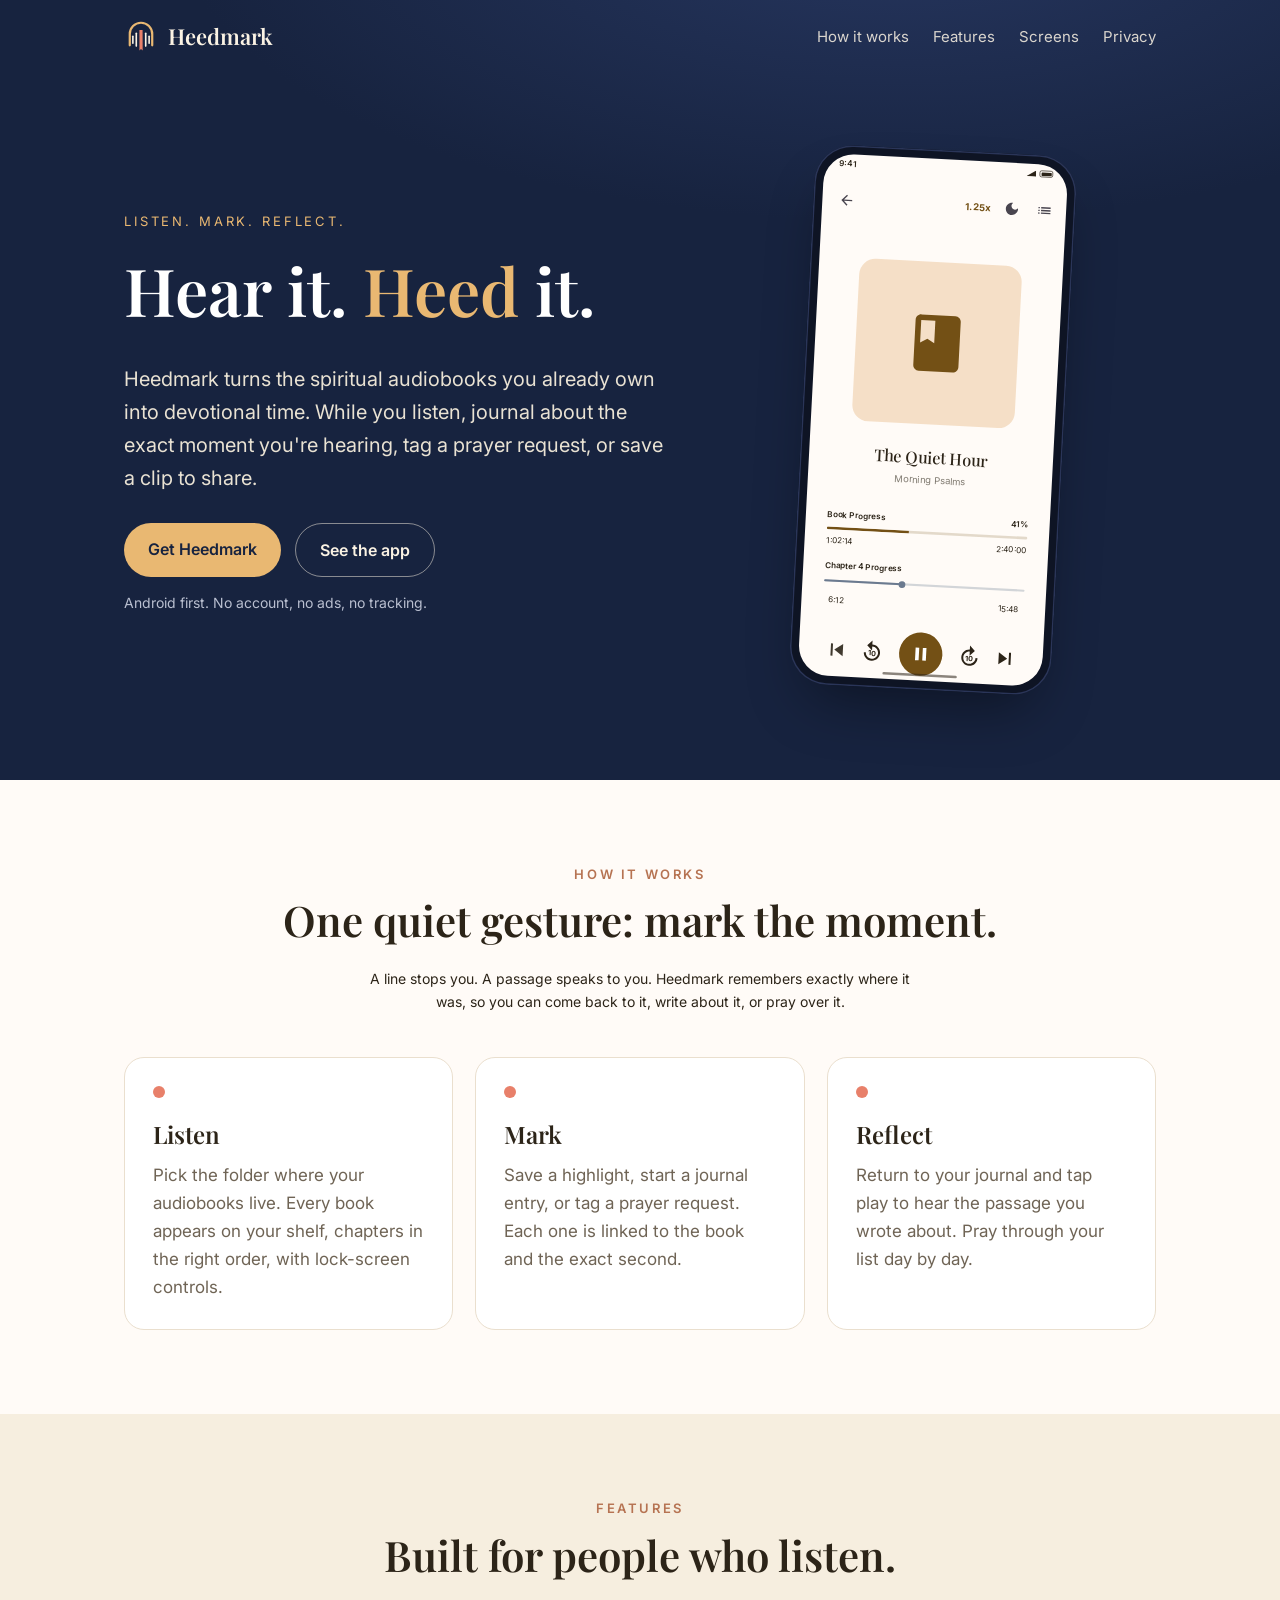
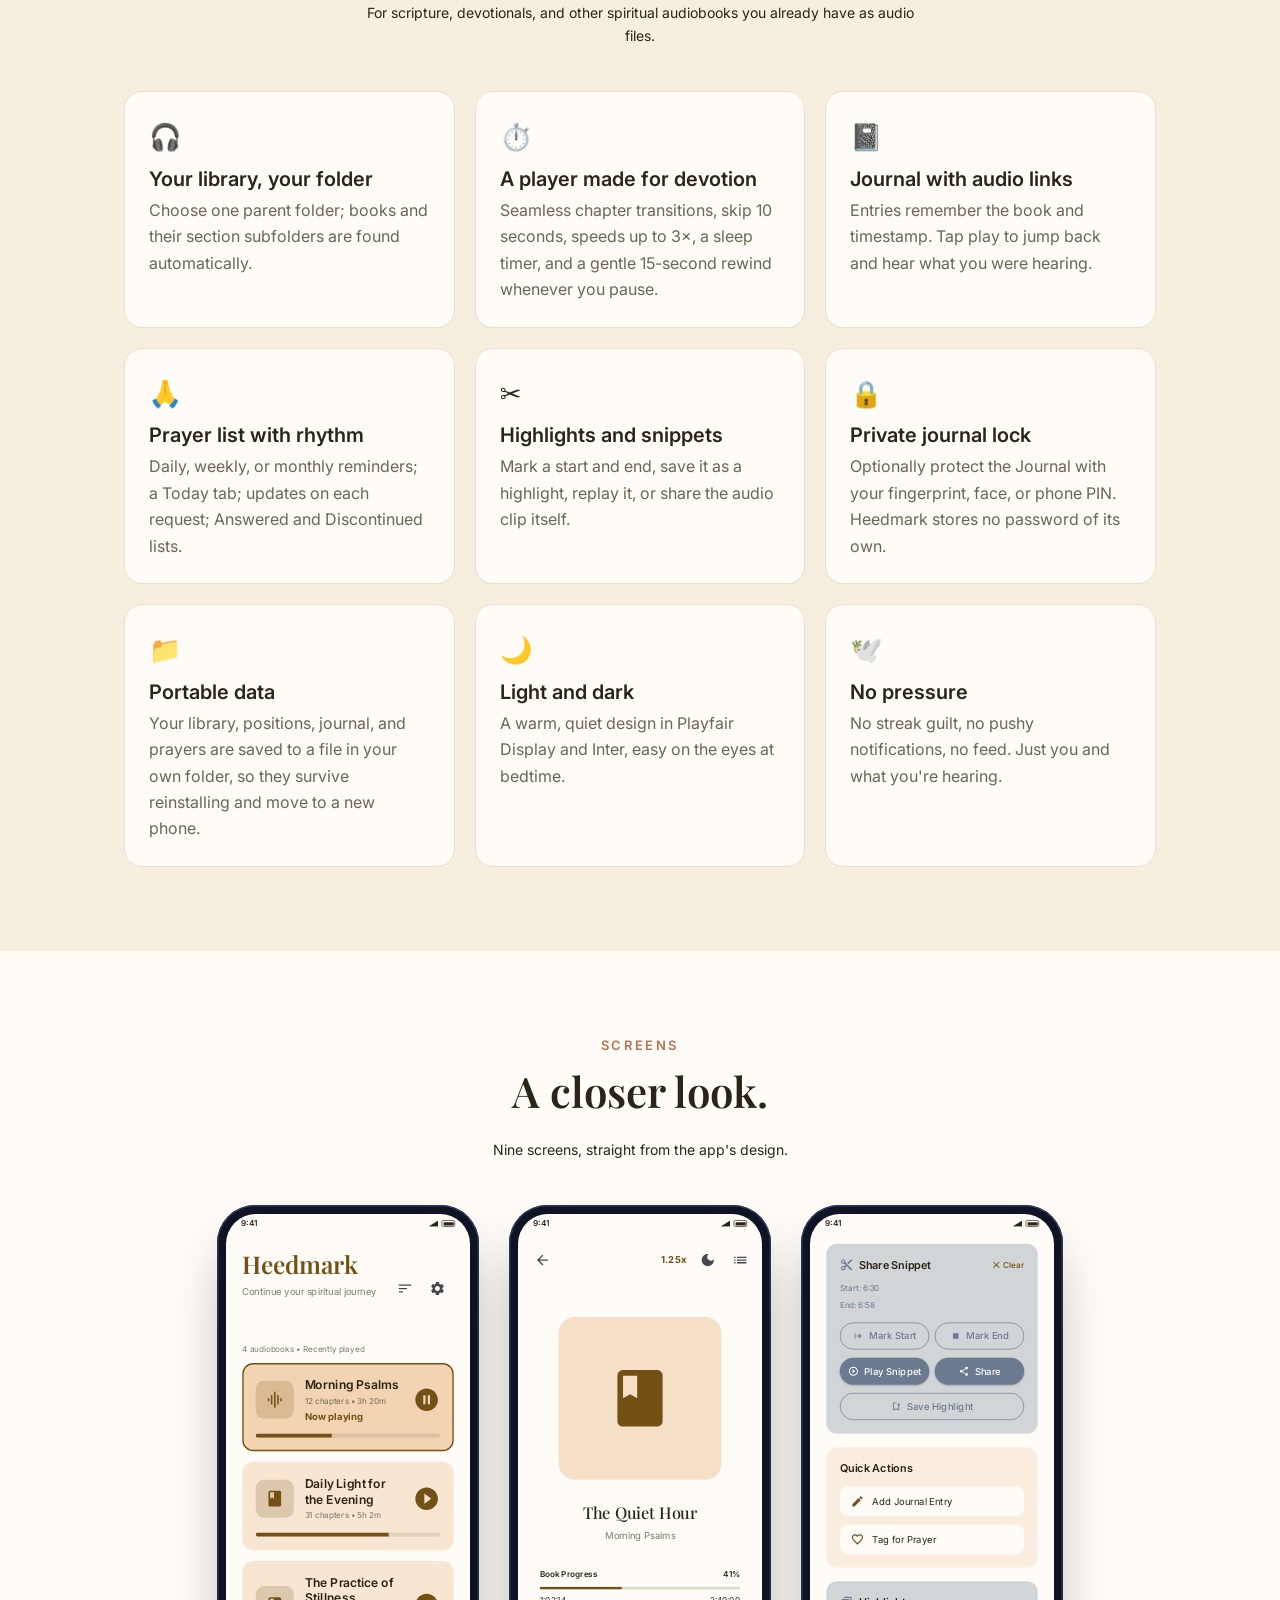
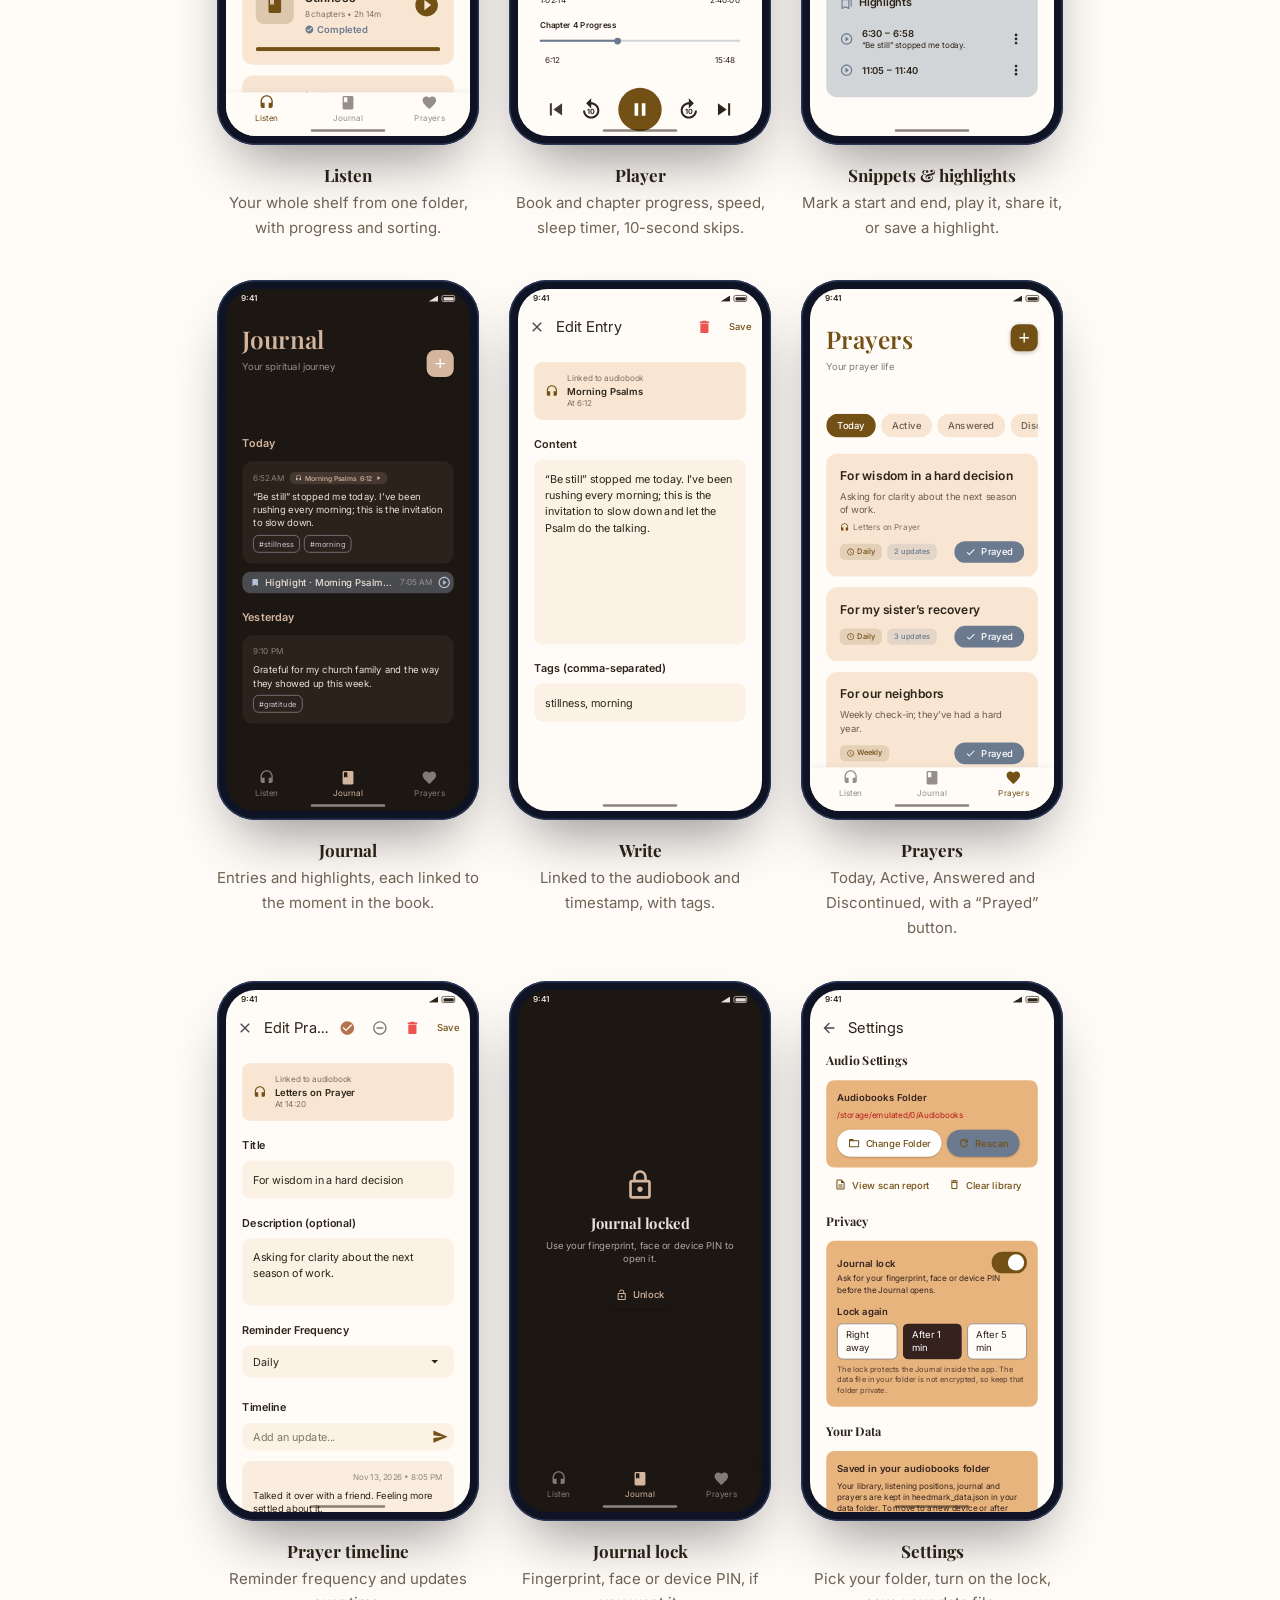
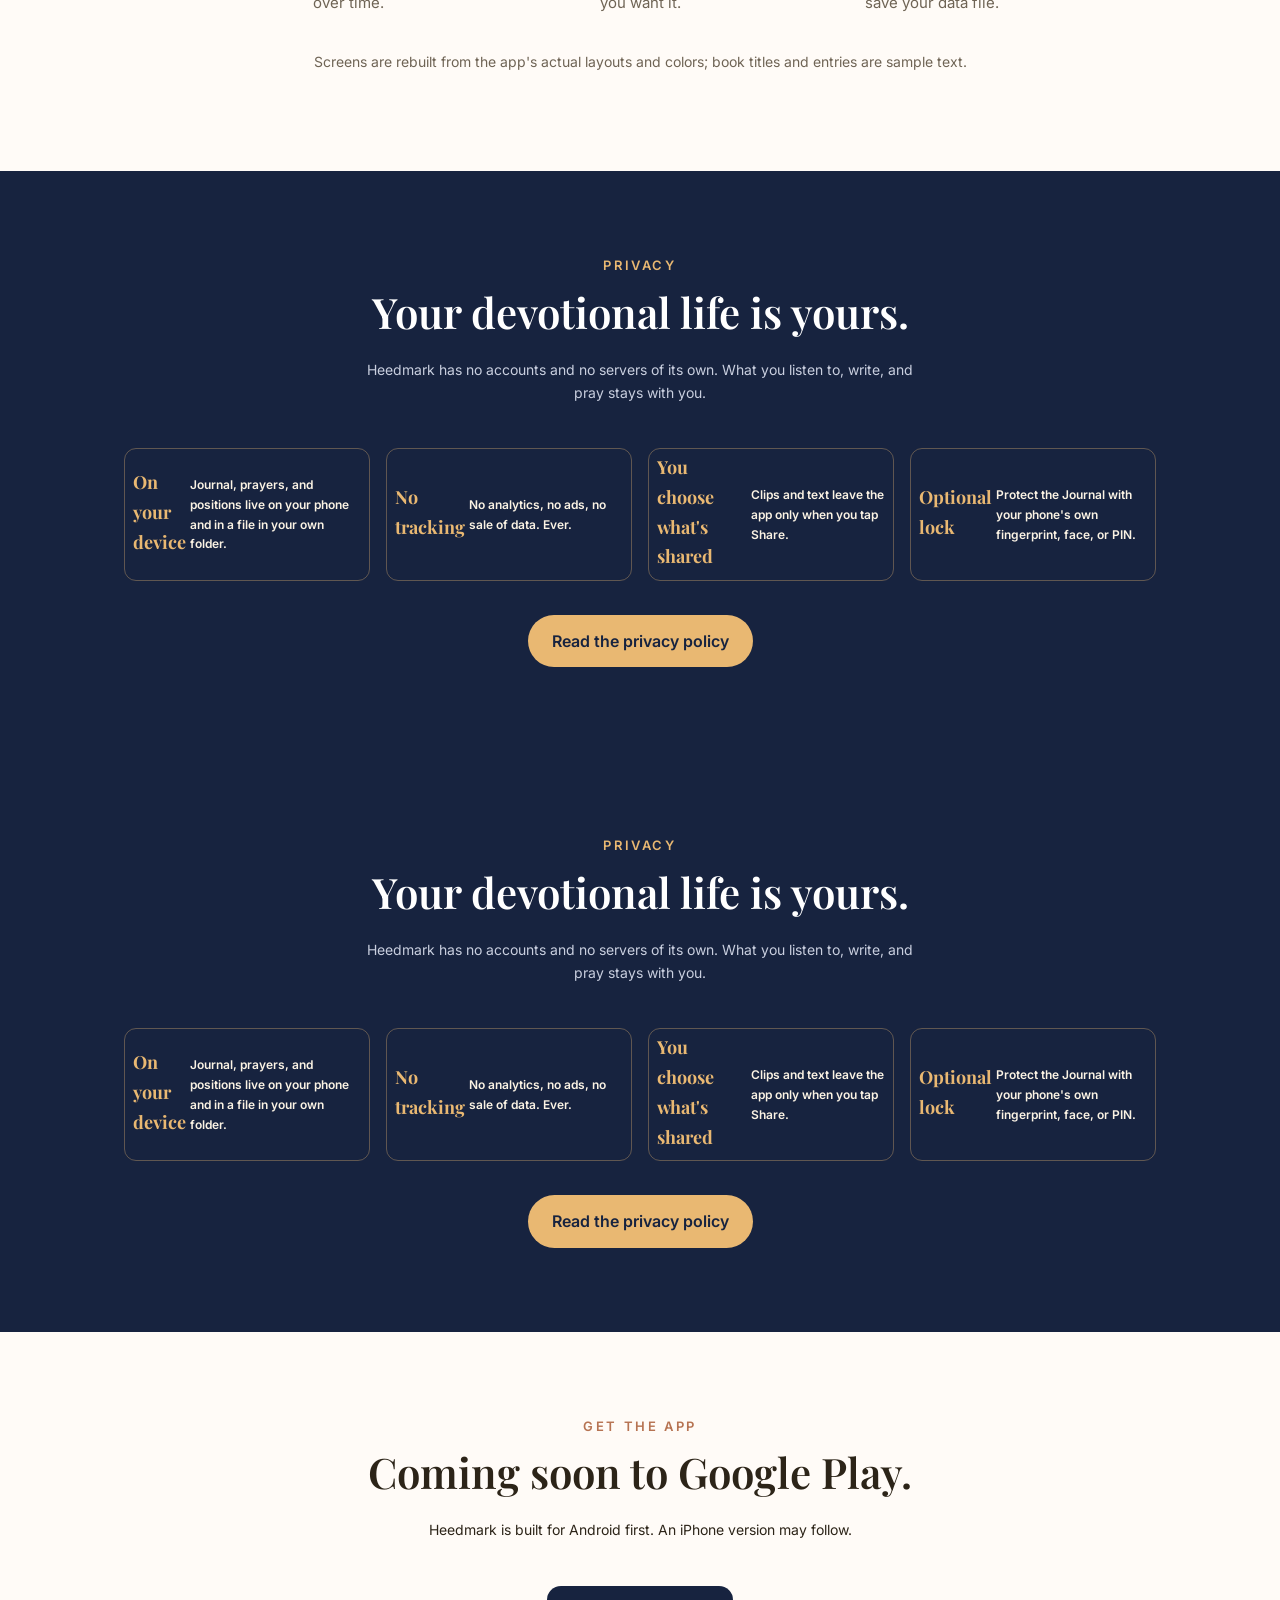
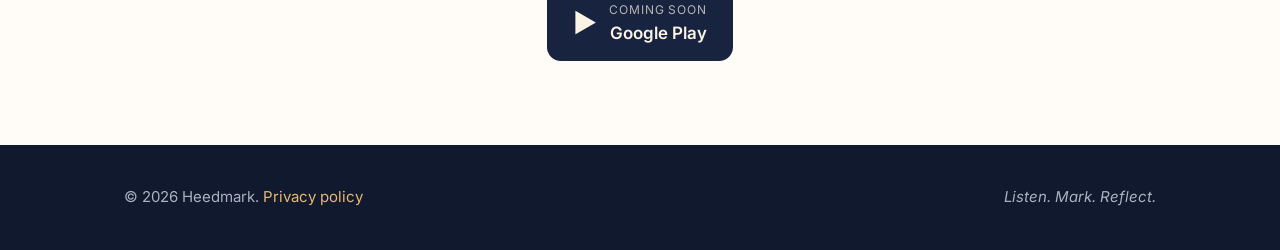
==== index.html @ cc2b999a "Add privacy section to index.html Added a privacy section outlining user data policies and features." ====
<!doctype html>
<html lang="en">
<head>
<meta charset="utf-8">
<meta name="viewport" content="width=device-width,initial-scale=1">
<title>Heedmark: Devotional Audiobooks</title>
  <link rel="icon" href="assets/heedmark-mark.svg" type="image/svg+xml">
<meta name="description" content="Heedmark turns the spiritual audiobooks you already own into devotional time. Journal, pray, and save clips at the exact moment you're hearing.">
<meta property="og:title" content="Heedmark: Devotional Audiobooks">
<meta property="og:description" content="Listen. Mark. Reflect.">
<meta name="theme-color" content="#17233F">
<link rel="icon" href="assets/logo.svg" type="image/svg+xml">
<link rel="preconnect" href="https://fonts.googleapis.com">
<link rel="preconnect" href="https://fonts.gstatic.com" crossorigin>
<link href="https://fonts.googleapis.com/css2?family=Inter:wght@400;500;600&family=Playfair+Display:wght@500;600;700&display=swap" rel="stylesheet">
<link rel="stylesheet" href="styles.css">
</head>
<body>
<svg width="0" height="0" style="position:absolute" aria-hidden="true"><defs><symbol id="i-headphones" viewBox="0 0 24 24"><path d="M12 1c-4.97 0-9 4.03-9 9v7c0 1.66 1.34 3 3 3h3v-8H5v-2c0-3.87 3.13-7 7-7s7 3.13 7 7v2h-4v8h3c1.66 0 3-1.34 3-3v-7c0-4.97-4.03-9-9-9z"/></symbol><symbol id="i-book" viewBox="0 0 24 24"><path d="M18 2H6c-1.1 0-2 .9-2 2v16c0 1.1.9 2 2 2h12c1.1 0 2-.9 2-2V4c0-1.1-.9-2-2-2zM6 4h5v8l-2.5-1.5L6 12V4z"/></symbol><symbol id="i-favorite" viewBox="0 0 24 24"><path d="M12 21.35l-1.45-1.32C5.4 15.36 2 12.28 2 8.5 2 5.42 4.42 3 7.5 3c1.74 0 3.41.81 4.5 2.09C13.09 3.81 14.76 3 16.5 3 19.58 3 22 5.42 22 8.5c0 3.78-3.4 6.86-8.55 11.54L12 21.35z"/></symbol><symbol id="i-favorite_border" viewBox="0 0 24 24"><path d="M16.5 3c-1.74 0-3.41.81-4.5 2.09C10.91 3.81 9.24 3 7.5 3 4.42 3 2 5.42 2 8.5c0 3.78 3.4 6.86 8.55 11.54L12 21.35l1.45-1.32C18.6 15.36 22 12.28 22 8.5 22 5.42 19.58 3 16.5 3zm-4.4 15.55l-.1.1-.1-.1C7.14 14.24 4 11.39 4 8.5 4 6.5 5.5 5 7.5 5c1.54 0 3.04.99 3.57 2.36h1.87C13.46 5.99 14.96 5 16.5 5c2 0 3.5 1.5 3.5 3.5 0 2.89-3.14 5.74-7.9 10.05z"/></symbol><symbol id="i-settings" viewBox="0 0 24 24"><path d="M19.14 12.94c.04-.3.06-.61.06-.94 0-.32-.02-.64-.07-.94l2.03-1.58c.18-.14.23-.41.12-.61l-1.92-3.32c-.12-.22-.37-.29-.59-.22l-2.39.96c-.5-.38-1.03-.7-1.62-.94l-.36-2.54c-.04-.24-.24-.41-.48-.41h-3.84c-.24 0-.43.17-.47.41l-.36 2.54c-.59.24-1.13.57-1.62.94l-2.39-.96c-.22-.08-.47 0-.59.22L2.74 8.87c-.12.21-.08.47.12.61l2.03 1.58c-.05.3-.09.63-.09.94s.02.64.07.94l-2.03 1.58c-.18.14-.23.41-.12.61l1.92 3.32c.12.22.37.29.59.22l2.39-.96c.5.38 1.03.7 1.62.94l.36 2.54c.05.24.24.41.48.41h3.84c.24 0 .44-.17.47-.41l.36-2.54c.59-.24 1.13-.56 1.62-.94l2.39.96c.22.08.47 0 .59-.22l1.92-3.32c.12-.22.07-.47-.12-.61l-2.01-1.58zM12 15.6c-1.98 0-3.6-1.62-3.6-3.6s1.62-3.6 3.6-3.6 3.6 1.62 3.6 3.6-1.62 3.6-3.6 3.6z"/></symbol><symbol id="i-sort" viewBox="0 0 24 24"><path d="M3 18h6v-2H3v2zM3 6v2h18V6H3zm0 7h12v-2H3v2z"/></symbol><symbol id="i-play_circle_filled" viewBox="0 0 24 24"><path d="M12 2C6.48 2 2 6.48 2 12s4.48 10 10 10 10-4.48 10-10S17.52 2 12 2zm-2 14.5v-9l6 4.5-6 4.5z"/></symbol><symbol id="i-pause_circle_filled" viewBox="0 0 24 24"><path d="M12 2C6.48 2 2 6.48 2 12s4.48 10 10 10 10-4.48 10-10S17.52 2 12 2zm-1 14H9V8h2v8zm4 0h-2V8h2v8z"/></symbol><symbol id="i-graphic_eq" viewBox="0 0 24 24"><path d="M7 18h2V6H7v12zm4 4h2V2h-2v20zm-8-8h2v-4H3v4zm12 4h2V6h-2v12zm4-8v4h2v-4h-2z"/></symbol><symbol id="i-check_circle" viewBox="0 0 24 24"><path d="M12 2C6.48 2 2 6.48 2 12s4.48 10 10 10 10-4.48 10-10S17.52 2 12 2zm-2 15l-5-5 1.41-1.41L10 14.17l7.59-7.59L19 8l-9 9z"/></symbol><symbol id="i-check" viewBox="0 0 24 24"><path d="M9 16.17L4.83 12l-1.42 1.41L9 19 21 7l-1.41-1.41z"/></symbol><symbol id="i-arrow_back" viewBox="0 0 24 24"><path d="M20 11H7.83l5.59-5.59L12 4l-8 8 8 8 1.41-1.41L7.83 13H20v-2z"/></symbol><symbol id="i-bedtime" viewBox="0 0 24 24"><path d="M12 3c-4.97 0-9 4.03-9 9s4.03 9 9 9 9-4.03 9-9c0-.46-.04-.92-.1-1.36-.98 1.37-2.58 2.26-4.4 2.26-2.98 0-5.4-2.42-5.4-5.4 0-1.81.89-3.42 2.26-4.4-.44-.06-.9-.1-1.36-.1z"/></symbol><symbol id="i-list" viewBox="0 0 24 24"><path d="M3 13h2v-2H3v2zm0 4h2v-2H3v2zm0-8h2V7H3v2zm4 4h14v-2H7v2zm0 4h14v-2H7v2zM7 7v2h14V7H7z"/></symbol><symbol id="i-skip_previous" viewBox="0 0 24 24"><path d="M6 6h2v12H6zm3.5 6l8.5 6V6z"/></symbol><symbol id="i-skip_next" viewBox="0 0 24 24"><path d="M6 18l8.5-6L6 6v12zM16 6v12h2V6h-2z"/></symbol><symbol id="i-replay" viewBox="0 0 24 24"><path d="M11.99 5V1l-5 5 5 5V7c3.31 0 6 2.69 6 6s-2.69 6-6 6-6-2.69-6-6h-2c0 4.42 3.58 8 8 8s8-3.58 8-8-3.58-8-8-8z"/></symbol><symbol id="i-forward" viewBox="0 0 24 24"><path d="M18 13c0 3.31-2.69 6-6 6s-6-2.69-6-6 2.69-6 6-6v4l5-5-5-5v4c-4.42 0-8 3.58-8 8s3.58 8 8 8 8-3.58 8-8h-2z"/></symbol><symbol id="i-play_arrow" viewBox="0 0 24 24"><path d="M8 5v14l11-7z"/></symbol><symbol id="i-pause" viewBox="0 0 24 24"><path d="M6 19h4V5H6v14zm8-14v14h4V5h-4z"/></symbol><symbol id="i-content_cut" viewBox="0 0 24 24"><path d="M9.64 7.64c.23-.5.36-1.05.36-1.64 0-2.21-1.79-4-4-4S2 3.79 2 6s1.79 4 4 4c.59 0 1.14-.13 1.64-.36L10 12l-2.36 2.36C7.14 14.13 6.59 14 6 14c-2.21 0-4 1.79-4 4s1.79 4 4 4 4-1.79 4-4c0-.59-.13-1.14-.36-1.64L12 14l7 7h3v-1L9.64 7.64zM6 8c-1.1 0-2-.89-2-2s.9-2 2-2 2 .89 2 2-.9 2-2 2zm0 12c-1.1 0-2-.89-2-2s.9-2 2-2 2 .89 2 2-.9 2-2 2zm6-7.5c-.28 0-.5-.22-.5-.5s.22-.5.5-.5.5.22.5.5-.22.5-.5.5zM19 3l-6 6 2 2 7-7V3z"/></symbol><symbol id="i-start" viewBox="0 0 24 24"><path d="M4 6h2v12H4zM8 11h8.17l-3.58-3.59L14 6l6 6-6 6-1.41-1.41L16.17 13H8z"/></symbol><symbol id="i-stop" viewBox="0 0 24 24"><path d="M6 6h12v12H6z"/></symbol><symbol id="i-play_circle_outline" viewBox="0 0 24 24"><path d="M10 16.5l6-4.5-6-4.5v9zM12 2C6.48 2 2 6.48 2 12s4.48 10 10 10 10-4.48 10-10S17.52 2 12 2zm0 18c-4.41 0-8-3.59-8-8s3.59-8 8-8 8 3.59 8 8-3.59 8-8 8z"/></symbol><symbol id="i-share" viewBox="0 0 24 24"><path d="M18 16.08c-.76 0-1.44.3-1.96.77L8.91 12.7c.05-.23.09-.46.09-.7s-.04-.47-.09-.7l7.05-4.11c.54.5 1.25.81 2.04.81 1.66 0 3-1.34 3-3s-1.34-3-3-3-3 1.34-3 3c0 .24.04.47.09.7L8.04 9.81C7.5 9.31 6.79 9 6 9c-1.66 0-3 1.34-3 3s1.34 3 3 3c.79 0 1.5-.31 2.04-.81l7.12 4.16c-.05.21-.08.43-.08.65 0 1.61 1.31 2.92 2.92 2.92 1.61 0 2.92-1.31 2.92-2.92s-1.31-2.92-2.92-2.92z"/></symbol><symbol id="i-bookmark_add" viewBox="0 0 24 24"><path d="M17 11v6.97l-5-2.14-5 2.14V5h6V3H7c-1.1 0-2 .9-2 2v16l7-3 7 3V11h-2zm4-4h-2V5h-2v2h-2v2h2v2h2V9h2z"/></symbol><symbol id="i-bookmarks" viewBox="0 0 24 24"><path d="M19 18l2 1V3c0-1.1-.9-2-2-2H8.99C7.89 1 7 1.9 7 3h10c1.1 0 2 .9 2 2v13zM15 5H5c-1.1 0-2 .9-2 2v16l7-3 7 3V7c0-1.1-.9-2-2-2zm0 15l-5-2.18L5 20V7h10v13z"/></symbol><symbol id="i-bookmark" viewBox="0 0 24 24"><path d="M17 3H7c-1.1 0-2 .9-2 2v16l7-3 7 3V5c0-1.1-.9-2-2-2z"/></symbol><symbol id="i-edit" viewBox="0 0 24 24"><path d="M3 17.25V21h3.75L17.81 9.94l-3.75-3.75L3 17.25zM20.71 7.04c.39-.39.39-1.02 0-1.41l-2.34-2.34c-.39-.39-1.02-.39-1.41 0l-1.83 1.83 3.75 3.75 1.83-1.83z"/></symbol><symbol id="i-more_vert" viewBox="0 0 24 24"><path d="M12 8c1.1 0 2-.9 2-2s-.9-2-2-2-2 .9-2 2 .9 2 2 2zm0 2c-1.1 0-2 .9-2 2s.9 2 2 2 2-.9 2-2-.9-2-2-2zm0 6c-1.1 0-2 .9-2 2s.9 2 2 2 2-.9 2-2-.9-2-2-2z"/></symbol><symbol id="i-add" viewBox="0 0 24 24"><path d="M19 13h-6v6h-2v-6H5v-2h6V5h2v6h6v2z"/></symbol><symbol id="i-access_time" viewBox="0 0 24 24"><path d="M11.99 2C6.47 2 2 6.48 2 12s4.47 10 9.99 10C17.52 22 22 17.52 22 12S17.52 2 11.99 2zM12 20c-4.42 0-8-3.58-8-8s3.58-8 8-8 8 3.58 8 8-3.58 8-8 8zm.5-13H11v6l5.25 3.15.75-1.23-4.5-2.67z"/></symbol><symbol id="i-close" viewBox="0 0 24 24"><path d="M19 6.41L17.59 5 12 10.59 6.41 5 5 6.41 10.59 12 5 17.59 6.41 19 12 13.41 17.59 19 19 17.59 13.41 12z"/></symbol><symbol id="i-clear" viewBox="0 0 24 24"><path d="M19 6.41L17.59 5 12 10.59 6.41 5 5 6.41 10.59 12 5 17.59 6.41 19 12 13.41 17.59 19 19 17.59 13.41 12z"/></symbol><symbol id="i-delete" viewBox="0 0 24 24"><path d="M6 19c0 1.1.9 2 2 2h8c1.1 0 2-.9 2-2V7H6v12zM19 4h-3.5l-1-1h-5l-1 1H5v2h14V4z"/></symbol><symbol id="i-delete_outline" viewBox="0 0 24 24"><path d="M6 19c0 1.1.9 2 2 2h8c1.1 0 2-.9 2-2V7H6v12zM8 9h8v10H8V9zm7.5-5l-1-1h-5l-1 1H5v2h14V4h-3.5z"/></symbol><symbol id="i-send" viewBox="0 0 24 24"><path d="M2.01 21L23 12 2.01 3 2 10l15 2-15 2z"/></symbol><symbol id="i-lock_outline" viewBox="0 0 24 24"><path d="M12 17c1.1 0 2-.9 2-2s-.9-2-2-2-2 .9-2 2 .9 2 2 2zm6-9h-1V6c0-2.76-2.24-5-5-5S7 3.24 7 6v2H6c-1.1 0-2 .9-2 2v10c0 1.1.9 2 2 2h12c1.1 0 2-.9 2-2V10c0-1.1-.9-2-2-2zM8.9 6c0-1.71 1.39-3.1 3.1-3.1s3.1 1.39 3.1 3.1v2H8.9V6zM18 20H6V10h12v10z"/></symbol><symbol id="i-lock_open" viewBox="0 0 24 24"><path d="M12 17c1.1 0 2-.9 2-2s-.9-2-2-2-2 .9-2 2 .9 2 2 2zm6-9h-1V6c0-2.76-2.24-5-5-5S7 3.24 7 6h1.9c0-1.71 1.39-3.1 3.1-3.1 1.71 0 3.1 1.39 3.1 3.1v2H6c-1.1 0-2 .9-2 2v10c0 1.1.9 2 2 2h12c1.1 0 2-.9 2-2V10c0-1.1-.9-2-2-2zm0 12H6V10h12v10z"/></symbol><symbol id="i-do_not_disturb_on" viewBox="0 0 24 24"><path d="M12 2C6.48 2 2 6.48 2 12s4.48 10 10 10 10-4.48 10-10S17.52 2 12 2zm0 18c-4.41 0-8-3.59-8-8s3.59-8 8-8 8 3.59 8 8-3.59 8-8 8zM7 11h10v2H7z"/></symbol><symbol id="i-folder_open" viewBox="0 0 24 24"><path d="M20 6h-8l-2-2H4c-1.1 0-1.99.9-1.99 2L2 18c0 1.1.9 2 2 2h16c1.1 0 2-.9 2-2V8c0-1.1-.9-2-2-2zm0 12H4V8h16v10z"/></symbol><symbol id="i-refresh" viewBox="0 0 24 24"><path d="M17.65 6.35C16.2 4.9 14.21 4 12 4c-4.42 0-7.99 3.58-7.99 8s3.57 8 7.99 8c3.73 0 6.84-2.55 7.73-6h-2.08c-.82 2.33-3.04 4-5.65 4-3.31 0-6-2.69-6-6s2.69-6 6-6c1.66 0 3.14.69 4.22 1.78L13 11h7V4l-2.35 2.35z"/></symbol><symbol id="i-save" viewBox="0 0 24 24"><path d="M17 3H5c-1.11 0-2 .9-2 2v14c0 1.1.89 2 2 2h14c1.1 0 2-.9 2-2V7l-4-4zm2 16H5V5h11.17L19 7.83V19zm-7-7c-1.66 0-3 1.34-3 3s1.34 3 3 3 3-1.34 3-3-1.34-3-3-3zM6 6h9v4H6z"/></symbol><symbol id="i-restore" viewBox="0 0 24 24"><path d="M13 3c-4.97 0-9 4.03-9 9H1l3.89 3.89.07.14L9 12H6c0-3.87 3.13-7 7-7s7 3.13 7 7-3.13 7-7 7c-1.93 0-3.68-.79-4.94-2.06l-1.42 1.42C8.27 19.99 10.51 21 13 21c4.97 0 9-4.03 9-9s-4.03-9-9-9zm-1 5v5l4.28 2.54.72-1.21-3.5-2.08V8H12z"/></symbol><symbol id="i-description" viewBox="0 0 24 24"><path d="M8 16h8v2H8zm0-4h8v2H8zm6-10H6c-1.1 0-2 .9-2 2v16c0 1.1.89 2 1.99 2H18c1.1 0 2-.9 2-2V8l-6-6zm4 18H6V4h7v5h5v11z"/></symbol><symbol id="i-arrow_drop_down" viewBox="0 0 24 24"><path d="M7 10l5 5 5-5z"/></symbol></defs></svg>

<header class="nav"><div class="wrap">
  <a class="brand" href="#top"><img src="assets/logo.svg" alt="">Heedmark</a>
  <nav><a href="#how">How it works</a><a href="#features">Features</a><a href="#screens">Screens</a><a href="privacy.html">Privacy</a></nav>
</div></header>

<main id="top">
<section class="hero"><div class="wrap">
  <div>
    <div class="eyebrow">Listen. Mark. Reflect.</div>
    <h1>Hear it. <em>Heed</em> it.</h1>
    <p class="lead">Heedmark turns the spiritual audiobooks you already own into devotional time. While you listen, journal about the exact moment you're hearing, tag a prayer request, or save a clip to share.</p>
    <div class="cta">
      <a class="btn gold" href="#get">Get Heedmark</a>
      <a class="btn ghost" href="#screens">See the app</a>
    </div>
    <p class="note">Android first. No account, no ads, no tracking.</p>
  </div>
  <div class="hero-art"><div class="phone tilt"><div class="screen"><div class="dp"><div class="sb"><span>9:41</span><span class="sbr"><i class="sig"></i><i class="bat"></i></span></div><div class="tb"><div class="ib"><svg class="ic " style="width:24px;height:24px;" viewBox="0 0 24 24"><use href="#i-arrow_back"/></svg></div><div style="flex:1"></div><div class="spd">1.25x</div><div class="ib"><svg class="ic " style="width:24px;height:24px;" viewBox="0 0 24 24"><use href="#i-bedtime"/></svg></div><div class="ib"><svg class="ic " style="width:24px;height:24px;" viewBox="0 0 24 24"><use href="#i-list"/></svg></div></div><div class="scroll"><div class="art"><svg class="ic " style="width:100px;height:100px;color:rgb(var(--pr))" viewBox="0 0 24 24"><use href="#i-book"/></svg></div><div class="ch">The Quiet Hour</div><div class="bt">Morning Psalms</div><div class="prg"><div class="pl"><span>Book Progress</span><span>41%</span></div><div class="bar4"><i style="width:41%"></i></div><div class="tm"><span>1:02:14</span><span>2:40:00</span></div></div><div class="prg cpr"><div class="pl"><span>Chapter 4 Progress</span></div><div class="sl"><div class="sl-t"><i style="width:39%"></i></div><b style="left:39%"></b></div><div class="tm" style="padding:0 8px"><span>6:12</span><span>15:48</span></div></div><div class="ctl"><div class="cb"><svg class="ic " style="width:36px;height:36px;" viewBox="0 0 24 24"><use href="#i-skip_previous"/></svg></div><div class="cb"><svg class="ic" style="width:36px;height:36px;" viewBox="0 0 24 24"><use href="#i-replay"/><text x="12" y="16" text-anchor="middle" font-size="7" font-weight="700" font-family="Inter,sans-serif" fill="currentColor">10</text></svg></div><div class="play"><svg class="ic " style="width:32px;height:32px;color:#fff" viewBox="0 0 24 24"><use href="#i-pause"/></svg></div><div class="cb"><svg class="ic" style="width:36px;height:36px;" viewBox="0 0 24 24"><use href="#i-forward"/><text x="12" y="16" text-anchor="middle" font-size="7" font-weight="700" font-family="Inter,sans-serif" fill="currentColor">10</text></svg></div><div class="cb"><svg class="ic " style="width:36px;height:36px;" viewBox="0 0 24 24"><use href="#i-skip_next"/></svg></div></div></div><div class="gest"></div></div></div></div></div>
</div></section>

<section id="how"><div class="wrap center">
  <div class="kicker">How it works</div>
  <h2>One quiet gesture: mark the moment.</h2>
  <p class="sub">A line stops you. A passage speaks to you. Heedmark remembers exactly where it was, so you can come back to it, write about it, or pray over it.</p>
  <div class="steps" style="text-align:left">
    <div class="step"><span class="dot"></span><h3>Listen</h3><p>Pick the folder where your audiobooks live. Every book appears on your shelf, chapters in the right order, with lock-screen controls.</p></div>
    <div class="step"><span class="dot"></span><h3>Mark</h3><p>Save a highlight, start a journal entry, or tag a prayer request. Each one is linked to the book and the exact second.</p></div>
    <div class="step"><span class="dot"></span><h3>Reflect</h3><p>Return to your journal and tap play to hear the passage you wrote about. Pray through your list day by day.</p></div>
  </div>
</div></section>

<section id="features" class="alt"><div class="wrap center">
  <div class="kicker">Features</div>
  <h2>Built for people who listen.</h2>
  <p class="sub">For scripture, devotionals, and other spiritual audiobooks you already have as audio files.</p>
  <div class="features" style="text-align:left">
    <div class="feat"><div class="ic">🎧</div><h3>Your library, your folder</h3><p>Choose one parent folder; books and their section subfolders are found automatically.</p></div>
    <div class="feat"><div class="ic">⏱️</div><h3>A player made for devotion</h3><p>Seamless chapter transitions, skip 10 seconds, speeds up to 3×, a sleep timer, and a gentle 15-second rewind whenever you pause.</p></div>
    <div class="feat"><div class="ic">📓</div><h3>Journal with audio links</h3><p>Entries remember the book and timestamp. Tap play to jump back and hear what you were hearing.</p></div>
    <div class="feat"><div class="ic">🙏</div><h3>Prayer list with rhythm</h3><p>Daily, weekly, or monthly reminders; a Today tab; updates on each request; Answered and Discontinued lists.</p></div>
    <div class="feat"><div class="ic">✂️</div><h3>Highlights and snippets</h3><p>Mark a start and end, save it as a highlight, replay it, or share the audio clip itself.</p></div>
    <div class="feat"><div class="ic">🔒</div><h3>Private journal lock</h3><p>Optionally protect the Journal with your fingerprint, face, or phone PIN. Heedmark stores no password of its own.</p></div>
    <div class="feat"><div class="ic">📁</div><h3>Portable data</h3><p>Your library, positions, journal, and prayers are saved to a file in your own folder, so they survive reinstalling and move to a new phone.</p></div>
    <div class="feat"><div class="ic">🌙</div><h3>Light and dark</h3><p>A warm, quiet design in Playfair Display and Inter, easy on the eyes at bedtime.</p></div>
    <div class="feat"><div class="ic">🕊️</div><h3>No pressure</h3><p>No streak guilt, no pushy notifications, no feed. Just you and what you're hearing.</p></div>
  </div>
</div></section>

<section id="screens"><div class="wrap wide center">
  <div class="kicker">Screens</div>
  <h2>A closer look.</h2>
  <p class="sub">Nine screens, straight from the app's design.</p>
  <div class="shots"><figure class="shot"><div class="ph-wrap"><div class="phone"><div class="screen"><div class="dp"><div class="sb"><span>9:41</span><span class="sbr"><i class="sig"></i><i class="bat"></i></span></div><div class="body"><div class="hdr"><div class="t"><div class="h1">Heedmark</div><div class="sub">Continue your spiritual journey</div></div><div class="ib"><svg class="ic " style="width:24px;height:24px;" viewBox="0 0 24 24"><use href="#i-sort"/></svg></div><div class="ib"><svg class="ic " style="width:24px;height:24px;" viewBox="0 0 24 24"><use href="#i-settings"/></svg></div></div><div class="cnt">4 audiobooks • Recently played</div><div class="list"><div class="bk np"><div class="bk-top"><div class="bk-ic"><svg class="ic " style="width:28px;height:28px;color:rgb(var(--pr))" viewBox="0 0 24 24"><use href="#i-graphic_eq"/></svg></div><div class="bk-m"><div class="bk-t">Morning Psalms</div><div class="bk-s">12 chapters • 3h 20m</div><div class="lab">Now playing</div></div><svg class="ic " style="width:40px;height:40px;color:rgb(var(--pr))" viewBox="0 0 24 24"><use href="#i-pause_circle_filled"/></svg></div><div class="pg"><i style="width:41%"></i></div></div><div class="bk"><div class="bk-top"><div class="bk-ic"><svg class="ic " style="width:28px;height:28px;color:rgb(var(--pr))" viewBox="0 0 24 24"><use href="#i-book"/></svg></div><div class="bk-m"><div class="bk-t">Daily Light for the Evening</div><div class="bk-s">31 chapters • 5h 2m</div></div><svg class="ic " style="width:40px;height:40px;color:rgb(var(--pr))" viewBox="0 0 24 24"><use href="#i-play_circle_filled"/></svg></div><div class="pg"><i style="width:72%"></i></div></div><div class="bk"><div class="bk-top"><div class="bk-ic"><svg class="ic " style="width:28px;height:28px;color:rgb(var(--pr))" viewBox="0 0 24 24"><use href="#i-book"/></svg></div><div class="bk-m"><div class="bk-t">The Practice of Stillness</div><div class="bk-s">8 chapters • 2h 14m</div><div class="done"><svg class="ic " style="width:14px;height:14px;" viewBox="0 0 24 24"><use href="#i-check_circle"/></svg><span>Completed</span></div></div><svg class="ic " style="width:40px;height:40px;color:rgb(var(--pr))" viewBox="0 0 24 24"><use href="#i-play_circle_filled"/></svg></div><div class="pg"><i style="width:100%"></i></div></div><div class="bk"><div class="bk-top"><div class="bk-ic"><svg class="ic " style="width:28px;height:28px;color:rgb(var(--pr))" viewBox="0 0 24 24"><use href="#i-book"/></svg></div><div class="bk-m"><div class="bk-t">Letters on Prayer</div><div class="bk-s">10 chapters • 1h 48m</div></div><svg class="ic " style="width:40px;height:40px;color:rgb(var(--pr))" viewBox="0 0 24 24"><use href="#i-play_circle_filled"/></svg></div></div></div></div><div class="bnav"><div class="bn on"><svg class="ic " style="width:24px;height:24px;" viewBox="0 0 24 24"><use href="#i-headphones"/></svg><span>Listen</span></div><div class="bn"><svg class="ic " style="width:24px;height:24px;" viewBox="0 0 24 24"><use href="#i-book"/></svg><span>Journal</span></div><div class="bn"><svg class="ic " style="width:24px;height:24px;" viewBox="0 0 24 24"><use href="#i-favorite"/></svg><span>Prayers</span></div></div><div class="gest"></div></div></div></div></div><figcaption><b>Listen</b>Your whole shelf from one folder, with progress and sorting.</figcaption></figure><figure class="shot"><div class="ph-wrap"><div class="phone"><div class="screen"><div class="dp"><div class="sb"><span>9:41</span><span class="sbr"><i class="sig"></i><i class="bat"></i></span></div><div class="tb"><div class="ib"><svg class="ic " style="width:24px;height:24px;" viewBox="0 0 24 24"><use href="#i-arrow_back"/></svg></div><div style="flex:1"></div><div class="spd">1.25x</div><div class="ib"><svg class="ic " style="width:24px;height:24px;" viewBox="0 0 24 24"><use href="#i-bedtime"/></svg></div><div class="ib"><svg class="ic " style="width:24px;height:24px;" viewBox="0 0 24 24"><use href="#i-list"/></svg></div></div><div class="scroll"><div class="art"><svg class="ic " style="width:100px;height:100px;color:rgb(var(--pr))" viewBox="0 0 24 24"><use href="#i-book"/></svg></div><div class="ch">The Quiet Hour</div><div class="bt">Morning Psalms</div><div class="prg"><div class="pl"><span>Book Progress</span><span>41%</span></div><div class="bar4"><i style="width:41%"></i></div><div class="tm"><span>1:02:14</span><span>2:40:00</span></div></div><div class="prg cpr"><div class="pl"><span>Chapter 4 Progress</span></div><div class="sl"><div class="sl-t"><i style="width:39%"></i></div><b style="left:39%"></b></div><div class="tm" style="padding:0 8px"><span>6:12</span><span>15:48</span></div></div><div class="ctl"><div class="cb"><svg class="ic " style="width:36px;height:36px;" viewBox="0 0 24 24"><use href="#i-skip_previous"/></svg></div><div class="cb"><svg class="ic" style="width:36px;height:36px;" viewBox="0 0 24 24"><use href="#i-replay"/><text x="12" y="16" text-anchor="middle" font-size="7" font-weight="700" font-family="Inter,sans-serif" fill="currentColor">10</text></svg></div><div class="play"><svg class="ic " style="width:32px;height:32px;color:#fff" viewBox="0 0 24 24"><use href="#i-pause"/></svg></div><div class="cb"><svg class="ic" style="width:36px;height:36px;" viewBox="0 0 24 24"><use href="#i-forward"/><text x="12" y="16" text-anchor="middle" font-size="7" font-weight="700" font-family="Inter,sans-serif" fill="currentColor">10</text></svg></div><div class="cb"><svg class="ic " style="width:36px;height:36px;" viewBox="0 0 24 24"><use href="#i-skip_next"/></svg></div></div></div><div class="gest"></div></div></div></div></div><figcaption><b>Player</b>Book and chapter progress, speed, sleep timer, 10-second skips.</figcaption></figure><figure class="shot"><div class="ph-wrap"><div class="phone"><div class="screen"><div class="dp"><div class="sb"><span>9:41</span><span class="sbr"><i class="sig"></i><i class="bat"></i></span></div><div class="scroll" style="padding-top:16px"><div class="card sn"><div class="sh"><svg class="ic " style="width:20px;height:20px;color:rgb(var(--sec))" viewBox="0 0 24 24"><use href="#i-content_cut"/></svg><b>Share Snippet</b><span style="flex:1"></span><span class="clr"><svg class="ic " style="width:16px;height:16px;" viewBox="0 0 24 24"><use href="#i-clear"/></svg>Clear</span></div><div class="se">Start: 6:30</div><div class="se" style="margin-bottom:16px">End: 6:58</div><div class="r2"><div class="obtn"><svg class="ic " style="width:16px;height:16px;" viewBox="0 0 24 24"><use href="#i-start"/></svg><span>Mark Start</span></div><div class="obtn"><svg class="ic " style="width:16px;height:16px;" viewBox="0 0 24 24"><use href="#i-stop"/></svg><span>Mark End</span></div></div><div class="r2" style="margin-top:12px"><div class="ebtn"><svg class="ic " style="width:16px;height:16px;" viewBox="0 0 24 24"><use href="#i-play_circle_outline"/></svg><span>Play Snippet</span></div><div class="ebtn"><svg class="ic " style="width:16px;height:16px;" viewBox="0 0 24 24"><use href="#i-share"/></svg><span>Share</span></div></div><div class="obtn full" style="margin-top:12px"><svg class="ic " style="width:16px;height:16px;" viewBox="0 0 24 24"><use href="#i-bookmark_add"/></svg><span>Save Highlight</span></div></div><div style="height:20px"></div><div class="card qa"><b>Quick Actions</b><div class="ab"><svg class="ic " style="width:20px;height:20px;color:rgb(var(--pr))" viewBox="0 0 24 24"><use href="#i-edit"/></svg><span>Add Journal Entry</span></div><div class="ab"><svg class="ic " style="width:20px;height:20px;color:rgb(var(--pr))" viewBox="0 0 24 24"><use href="#i-favorite_border"/></svg><span>Tag for Prayer</span></div></div><div style="height:20px"></div><div class="card sn"><div class="sh"><svg class="ic " style="width:20px;height:20px;color:rgb(var(--sec))" viewBox="0 0 24 24"><use href="#i-bookmarks"/></svg><b>Highlights</b></div><div class="hi"><svg class="ic " style="width:20px;height:20px;color:rgb(var(--sec))" viewBox="0 0 24 24"><use href="#i-play_circle_outline"/></svg><div style="flex:1"><div class="ht">6:30 – 6:58</div><div class="hc">“Be still” stopped me today.</div></div><svg class="ic " style="width:24px;height:24px;" viewBox="0 0 24 24"><use href="#i-more_vert"/></svg></div><div class="hi"><svg class="ic " style="width:20px;height:20px;color:rgb(var(--sec))" viewBox="0 0 24 24"><use href="#i-play_circle_outline"/></svg><div style="flex:1"><div class="ht">11:05 – 11:40</div></div><svg class="ic " style="width:24px;height:24px;" viewBox="0 0 24 24"><use href="#i-more_vert"/></svg></div></div></div><div class="gest"></div></div></div></div></div><figcaption><b>Snippets & highlights</b>Mark a start and end, play it, share it, or save a highlight.</figcaption></figure><figure class="shot"><div class="ph-wrap"><div class="phone"><div class="screen dark"><div class="dp"><div class="sb"><span>9:41</span><span class="sbr"><i class="sig"></i><i class="bat"></i></span></div><div class="body"><div class="hdr"><div class="t"><div class="h1">Journal</div><div class="sub">Your spiritual journey</div></div><div class="fab"><svg class="ic " style="width:24px;height:24px;color:#fff" viewBox="0 0 24 24"><use href="#i-add"/></svg></div></div><div class="list"><div class="dh">Today</div><div class="jc"><div class="jt"><span class="tl">6:52 AM</span><span class="lp"><svg class="ic " style="width:10px;height:10px;color:rgb(var(--pr))" viewBox="0 0 24 24"><use href="#i-headphones"/></svg><span>Morning Psalms</span><span>6:12</span><svg class="ic " style="width:10px;height:10px;color:rgb(var(--pr))" viewBox="0 0 24 24"><use href="#i-play_arrow"/></svg></span></div><div class="jb">“Be still” stopped me today. I’ve been rushing every morning; this is the invitation to slow down.</div><div class="chips"><span class="chip">#stillness</span><span class="chip">#morning</span></div></div><div class="jh"><svg class="ic " style="width:14px;height:14px;color:rgb(var(--sec))" viewBox="0 0 24 24"><use href="#i-bookmark"/></svg><span class="jx">Highlight · Morning Psalms · 6:30–6:58</span><span class="tl">7:05 AM</span><svg class="ic " style="width:20px;height:20px;color:rgb(var(--sec))" viewBox="0 0 24 24"><use href="#i-play_circle_outline"/></svg></div><div class="dh">Yesterday</div><div class="jc"><div class="jt"><span class="tl">9:10 PM</span></div><div class="jb">Grateful for my church family and the way they showed up this week.</div><div class="chips"><span class="chip">#gratitude</span></div></div></div></div><div class="bnav"><div class="bn"><svg class="ic " style="width:24px;height:24px;" viewBox="0 0 24 24"><use href="#i-headphones"/></svg><span>Listen</span></div><div class="bn on"><svg class="ic " style="width:24px;height:24px;" viewBox="0 0 24 24"><use href="#i-book"/></svg><span>Journal</span></div><div class="bn"><svg class="ic " style="width:24px;height:24px;" viewBox="0 0 24 24"><use href="#i-favorite"/></svg><span>Prayers</span></div></div><div class="gest"></div></div></div></div></div><figcaption><b>Journal</b>Entries and highlights, each linked to the moment in the book.</figcaption></figure><figure class="shot"><div class="ph-wrap"><div class="phone"><div class="screen"><div class="dp"><div class="sb"><span>9:41</span><span class="sbr"><i class="sig"></i><i class="bat"></i></span></div><div class="ab-bar"><div class="ib"><svg class="ic " style="width:24px;height:24px;" viewBox="0 0 24 24"><use href="#i-close"/></svg></div><div class="abt">Edit Entry</div><div class="ib"><svg class="ic " style="width:24px;height:24px;color:#EF5350" viewBox="0 0 24 24"><use href="#i-delete"/></svg></div><div class="save">Save</div></div><div class="pad"><div class="lk"><svg class="ic " style="width:20px;height:20px;color:rgb(var(--pr))" viewBox="0 0 24 24"><use href="#i-headphones"/></svg><div><div class="ls">Linked to audiobook</div><div class="lt">Morning Psalms</div><div class="ls">At 6:12</div></div></div><div style="height:24px"></div><div class="fl">Content</div><div class="tf" style="min-height:272px;">“Be still” stopped me today. I’ve been rushing every morning; this is the invitation to slow down and let the Psalm do the talking.</div><div style="height:24px"></div><div class="fl">Tags (comma-separated)</div><div class="tf" style="">stillness, morning</div></div><div class="gest"></div></div></div></div></div><figcaption><b>Write</b>Linked to the audiobook and timestamp, with tags.</figcaption></figure><figure class="shot"><div class="ph-wrap"><div class="phone"><div class="screen"><div class="dp"><div class="sb"><span>9:41</span><span class="sbr"><i class="sig"></i><i class="bat"></i></span></div><div class="body"><div class="hdr" style="flex-direction:column;align-items:stretch;padding-bottom:16px"><div style="display:flex"><div class="t"><div class="h1">Prayers</div><div class="sub">Your prayer life</div></div><div class="fab"><svg class="ic " style="width:24px;height:24px;color:#fff" viewBox="0 0 24 24"><use href="#i-add"/></svg></div></div><div class="fts"><span class="ft on">Today</span><span class="ft">Active</span><span class="ft">Answered</span><span class="ft">Discontinued</span></div></div><div class="list"><div class="pc"><div class="pt">For wisdom in a hard decision</div><div class="pd">Asking for clarity about the next season of work.</div><div class="pbk"><svg class="ic " style="width:14px;height:14px;color:rgb(var(--pr))" viewBox="0 0 24 24"><use href="#i-headphones"/></svg><span>Letters on Prayer</span></div><div class="pr-row"><span class="chip2"><svg class="ic " style="width:12px;height:12px;color:rgb(var(--pr))" viewBox="0 0 24 24"><use href="#i-access_time"/></svg>Daily</span><span class="chip2 sec">2 updates</span><span style="flex:1"></span><div class="prayed"><svg class="ic " style="width:16px;height:16px;" viewBox="0 0 24 24"><use href="#i-check"/></svg><span>Prayed</span></div></div></div><div class="pc"><div class="pt">For my sister’s recovery</div><div class="pr-row"><span class="chip2"><svg class="ic " style="width:12px;height:12px;color:rgb(var(--pr))" viewBox="0 0 24 24"><use href="#i-access_time"/></svg>Daily</span><span class="chip2 sec">3 updates</span><span style="flex:1"></span><div class="prayed"><svg class="ic " style="width:16px;height:16px;" viewBox="0 0 24 24"><use href="#i-check"/></svg><span>Prayed</span></div></div></div><div class="pc"><div class="pt">For our neighbors</div><div class="pd">Weekly check-in; they’ve had a hard year.</div><div class="pr-row"><span class="chip2"><svg class="ic " style="width:12px;height:12px;color:rgb(var(--pr))" viewBox="0 0 24 24"><use href="#i-access_time"/></svg>Weekly</span><span style="flex:1"></span><div class="prayed"><svg class="ic " style="width:16px;height:16px;" viewBox="0 0 24 24"><use href="#i-check"/></svg><span>Prayed</span></div></div></div></div></div><div class="bnav"><div class="bn"><svg class="ic " style="width:24px;height:24px;" viewBox="0 0 24 24"><use href="#i-headphones"/></svg><span>Listen</span></div><div class="bn"><svg class="ic " style="width:24px;height:24px;" viewBox="0 0 24 24"><use href="#i-book"/></svg><span>Journal</span></div><div class="bn on"><svg class="ic " style="width:24px;height:24px;" viewBox="0 0 24 24"><use href="#i-favorite"/></svg><span>Prayers</span></div></div><div class="gest"></div></div></div></div></div><figcaption><b>Prayers</b>Today, Active, Answered and Discontinued, with a “Prayed” button.</figcaption></figure><figure class="shot"><div class="ph-wrap"><div class="phone"><div class="screen"><div class="dp"><div class="sb"><span>9:41</span><span class="sbr"><i class="sig"></i><i class="bat"></i></span></div><div class="ab-bar"><div class="ib"><svg class="ic " style="width:24px;height:24px;" viewBox="0 0 24 24"><use href="#i-close"/></svg></div><div class="abt">Edit Prayer</div><div class="ib"><svg class="ic " style="width:24px;height:24px;color:rgb(var(--ter))" viewBox="0 0 24 24"><use href="#i-check_circle"/></svg></div><div class="ib"><svg class="ic " style="width:24px;height:24px;color:rgba(var(--ink),.6)" viewBox="0 0 24 24"><use href="#i-do_not_disturb_on"/></svg></div><div class="ib"><svg class="ic " style="width:24px;height:24px;color:#EF5350" viewBox="0 0 24 24"><use href="#i-delete"/></svg></div><div class="save">Save</div></div><div class="pad"><div class="lk"><svg class="ic " style="width:20px;height:20px;color:rgb(var(--pr))" viewBox="0 0 24 24"><use href="#i-headphones"/></svg><div><div class="ls">Linked to audiobook</div><div class="lt">Letters on Prayer</div><div class="ls">At 14:20</div></div></div><div style="height:24px"></div><div class="fl">Title</div><div class="tf" style="">For wisdom in a hard decision</div><div style="height:24px"></div><div class="fl">Description (optional)</div><div class="tf" style="min-height:100px;">Asking for clarity about the next season of work.</div><div style="height:24px"></div><div class="fl">Reminder Frequency</div><div class="tf dd"><span>Daily</span><svg class="ic " style="width:24px;height:24px;" viewBox="0 0 24 24"><use href="#i-arrow_drop_down"/></svg></div><div style="height:32px"></div><div class="fl">Timeline</div><div class="tf tl2"><span>Add an update...</span><svg class="ic " style="width:24px;height:24px;color:rgb(var(--pr))" viewBox="0 0 24 24"><use href="#i-send"/></svg></div><div style="height:16px"></div><div class="uc"><div class="ud">Nov 13, 2026 • 8:05 PM</div><div class="ub">Talked it over with a friend. Feeling more settled about it.</div></div><div class="uc"><div class="ud">Nov 11, 2026 • 7:40 AM</div><div class="ub">Still waiting. Praying for patience.</div></div></div><div class="gest"></div></div></div></div></div><figcaption><b>Prayer timeline</b>Reminder frequency and updates over time.</figcaption></figure><figure class="shot"><div class="ph-wrap"><div class="phone"><div class="screen dark"><div class="dp"><div class="sb"><span>9:41</span><span class="sbr"><i class="sig"></i><i class="bat"></i></span></div><div class="body" style="display:flex;align-items:center;justify-content:center"><div style="text-align:center;padding:24px"><svg class="ic " style="width:48px;height:48px;color:rgb(var(--pr));margin:0 auto" viewBox="0 0 24 24"><use href="#i-lock_outline"/></svg><div class="lkt">Journal locked</div><div class="lkm">Use your fingerprint, face or device PIN to open it.</div><div class="eb" style="margin:24px auto 0;width:max-content"><svg class="ic " style="width:18px;height:18px;" viewBox="0 0 24 24"><use href="#i-lock_open"/></svg><span>Unlock</span></div></div></div><div class="bnav"><div class="bn"><svg class="ic " style="width:24px;height:24px;" viewBox="0 0 24 24"><use href="#i-headphones"/></svg><span>Listen</span></div><div class="bn on"><svg class="ic " style="width:24px;height:24px;" viewBox="0 0 24 24"><use href="#i-book"/></svg><span>Journal</span></div><div class="bn"><svg class="ic " style="width:24px;height:24px;" viewBox="0 0 24 24"><use href="#i-favorite"/></svg><span>Prayers</span></div></div><div class="gest"></div></div></div></div></div><figcaption><b>Journal lock</b>Fingerprint, face or device PIN, if you want it.</figcaption></figure><figure class="shot"><div class="ph-wrap"><div class="phone"><div class="screen"><div class="dp"><div class="sb"><span>9:41</span><span class="sbr"><i class="sig"></i><i class="bat"></i></span></div><div class="ab-bar" style="padding-left:4px"><div class="ib"><svg class="ic " style="width:24px;height:24px;" viewBox="0 0 24 24"><use href="#i-arrow_back"/></svg></div><div class="abt">Settings</div></div><div class="pad" style="padding-top:8px"><div class="st">Audio Settings</div><div class="scard"><b>Audiobooks Folder</b><div class="path">/storage/emulated/0/Audiobooks</div><div style="display:flex;gap:8px"><div class="eb" style="background:#fff"><svg class="ic " style="width:18px;height:18px;" viewBox="0 0 24 24"><use href="#i-folder_open"/></svg><span>Change Folder</span></div><div class="eb" style="background:rgb(var(--sec))"><svg class="ic " style="width:18px;height:18px;" viewBox="0 0 24 24"><use href="#i-refresh"/></svg><span>Rescan</span></div></div></div><div style="display:flex;gap:4px;margin-top:4px"><span class="tb2"><svg class="ic " style="width:18px;height:18px;" viewBox="0 0 24 24"><use href="#i-description"/></svg>View scan report</span><span class="tb2"><svg class="ic " style="width:18px;height:18px;" viewBox="0 0 24 24"><use href="#i-delete_outline"/></svg>Clear library</span></div><div class="st" style="margin-top:24px">Privacy</div><div class="scard"><div style="display:flex;align-items:center"><b style="flex:1">Journal lock</b><span class="sw"><i></i></span></div><div class="sm">Ask for your fingerprint, face or device PIN before the Journal opens.</div><div style="height:12px"></div><b>Lock again</b><div style="height:8px"></div><div style="display:flex;gap:8px"><span class="fc">Right away</span><span class="fc on">After 1 min</span><span class="fc">After 5 min</span></div><div class="sm" style="margin-top:8px;font-size:11px;opacity:.8">The lock protects the Journal inside the app. The data file in your folder is not encrypted, so keep that folder private.</div></div><div class="st" style="margin-top:24px">Your Data</div><div class="scard"><b>Saved in your audiobooks folder</b><div class="sm" style="margin-top:8px">Your library, listening positions, journal and prayers are kept in heedmark_data.json in your data folder. To move to a new device or after reinstalling, choose the same folder and restore.</div><div class="sm" style="margin-top:8px">Last saved Nov 15, 9:41 AM</div><div style="display:flex;gap:8px;flex-wrap:wrap;margin-top:12px"><div class="eb" style=""><svg class="ic " style="width:18px;height:18px;" viewBox="0 0 24 24"><use href="#i-save"/></svg><span>Save now</span></div><div class="eb" style=""><svg class="ic " style="width:18px;height:18px;" viewBox="0 0 24 24"><use href="#i-restore"/></svg><span>Restore from folder</span></div><div class="eb" style=""><svg class="ic " style="width:18px;height:18px;" viewBox="0 0 24 24"><use href="#i-folder_open"/></svg><span>Change data folder</span></div></div></div></div><div class="gest"></div></div></div></div></div><figcaption><b>Settings</b>Pick your folder, turn on the lock, save your data file.</figcaption></figure></div>
  <p class="fine">Screens are rebuilt from the app's actual layouts and colors; book titles and entries are sample text.</p>
</div></section>

<section class="privacy-band"><div class="wrap center">
  <div class="kicker" style="color:var(--gold)">Privacy</div>
  <h2>Your devotional life is yours.</h2>
  <p class="sub">Heedmark has no accounts and no servers of its own. What you listen to, write, and pray stays with you.</p>
  <div class="pills" style="text-align:left">
    <div class="pill"><b>On your device</b>Journal, prayers, and positions live on your phone and in a file in your own folder.</div>
    <div class="pill"><b>No tracking</b>No analytics, no ads, no sale of data. Ever.</div>
    <div class="pill"><b>You choose what's shared</b>Clips and text leave the app only when you tap Share.</div>
    <div class="pill"><b>Optional lock</b>Protect the Journal with your phone's own fingerprint, face, or PIN.</div>
  </div>
  <a class="btn gold" href="privacy.html">Read the privacy policy</a>
</div></section>

  <section class="privacy-band"><div class="wrap center">
  <div class="kicker" style="color:var(--gold)">Privacy</div>
  <h2>Your devotional life is yours.</h2>
  <p class="sub">Heedmark has no accounts and no servers of its own. What you listen to, write, and pray stays with you.</p>
  <div class="pills" style="text-align:left">
    <div class="pill"><b>On your device</b>Journal, prayers, and positions live on your phone and in a file in your own folder.</div>
    <div class="pill"><b>No tracking</b>No analytics, no ads, no sale of data. Ever.</div>
    <div class="pill"><b>You choose what's shared</b>Clips and text leave the app only when you tap Share.</div>
    <div class="pill"><b>Optional lock</b>Protect the Journal with your phone's own fingerprint, face, or PIN.</div>
  </div>
  <a class="btn gold" href="privacy.html">Read the privacy policy</a>
</div></section>

<section id="get"><div class="wrap get">
  <div class="kicker">Get the app</div>
  <h2>Coming soon to Google Play.</h2>
  <p class="sub">Heedmark is built for Android first. An iPhone version may follow.</p>
  <span class="badge"><span style="font-size:26px">▶</span><span><small>Coming soon</small>Google Play</span></span>
</div></section>
</main>

<footer><div class="wrap">
  <div class="l">© 2026 Heedmark. <a href="privacy.html">Privacy policy</a></div>
  <div><em>Listen. Mark. Reflect.</em></div>
</div></footer>
</body>
</html>
---- styles.css ----
:root{
  --navy:#17233F; --gold:#E9B872; --cream:#FBF3E4; --coral:#E8806A;
  --primary:#735015; --container:#E7B47D; --secondary:#6B7A8F; --tertiary:#B67352;
  --surface:#FFFBF7; --ink:#2C2418; --muted:#6f6455; --line:#eadfce;
  --serif:'Playfair Display',Georgia,'Times New Roman',serif;
  --sans:'Inter',system-ui,-apple-system,'Segoe UI',Roboto,sans-serif;
}
*{box-sizing:border-box}
html{scroll-behavior:smooth}
body{margin:0;background:var(--surface);color:var(--ink);font-family:var(--sans);line-height:1.65;font-size:17px;-webkit-font-smoothing:antialiased}
a{color:var(--primary)}
.wrap{max-width:1080px;margin:0 auto;padding:0 24px}
h1,h2,h3{font-family:var(--serif);line-height:1.2;margin:0 0 .5em;font-weight:600}

/* nav */
.nav{position:absolute;top:0;left:0;right:0;z-index:5}
.nav .wrap{display:flex;align-items:center;justify-content:space-between;height:72px}
.brand{display:flex;align-items:center;gap:10px;color:var(--cream);text-decoration:none;font-family:var(--serif);font-size:22px;font-weight:600}
.brand img{width:34px;height:34px;border-radius:8px}
.nav nav a{color:var(--cream);text-decoration:none;margin-left:24px;font-size:15px;opacity:.85}
.nav nav a:hover{opacity:1}

/* hero */
.hero{background:radial-gradient(1200px 500px at 70% -10%,#26365f 0%,var(--navy) 60%);color:var(--cream);padding:150px 0 90px;overflow:hidden}
.hero .wrap{display:grid;grid-template-columns:1.1fr .9fr;gap:40px;align-items:center}
.eyebrow{letter-spacing:.22em;text-transform:uppercase;font-size:13px;color:var(--gold);margin-bottom:18px}
.hero h1{font-size:clamp(40px,6vw,66px);color:#fff}
.hero h1 em{font-style:normal;color:var(--gold)}
.hero p.lead{font-size:20px;color:#e9e2d3;max-width:34em}
.cta{display:flex;gap:14px;flex-wrap:wrap;margin-top:28px}
.btn{display:inline-block;padding:13px 24px;border-radius:999px;text-decoration:none;font-weight:600;font-size:16px}
.btn.gold{background:var(--gold);color:var(--navy)}
.btn.ghost{border:1.5px solid rgba(251,243,228,.5);color:var(--cream)}
.note{font-size:14px;color:#b9bfd0;margin-top:14px}
.hero-art{display:flex;justify-content:center}


/* sections */
section{padding:84px 0}
section.alt{background:#F6EEDF}
.center{text-align:center}
.kicker{letter-spacing:.2em;text-transform:uppercase;font-size:13px;color:var(--tertiary);font-weight:600;margin-bottom:10px}
h2{font-size:clamp(30px,4vw,42px)}
.sub{color:var(--muted);max-width:40em;margin:0 auto 44px;font-size:18px}

.steps{display:grid;grid-template-columns:repeat(3,1fr);gap:22px}
.step{background:#fff;border:1px solid var(--line);border-radius:20px;padding:28px}
.step .dot{width:12px;height:12px;border-radius:50%;background:var(--coral);display:inline-block;margin-bottom:14px}
.step h3{font-size:24px}
.step p{margin:0;color:var(--muted)}

.features{display:grid;grid-template-columns:repeat(3,1fr);gap:20px}
.feat{padding:24px;border-radius:18px;background:var(--surface);border:1px solid var(--line)}
.feat h3{font-size:20px;font-family:var(--sans);font-weight:600;margin-bottom:.3em}
.feat p{margin:0;color:var(--muted);font-size:16px}
.feat .ic{font-size:26px;margin-bottom:8px}

.wrap.wide{max-width:1240px}
.shots{display:flex;gap:40px 30px;justify-content:center;flex-wrap:wrap;max-width:930px;margin:0 auto}
.shot{text-align:center;width:262px}
.shot figcaption{margin-top:16px;font-size:15px;color:var(--muted)}
.shot figcaption b{display:block;color:var(--ink);font-size:17px;font-family:var(--serif);margin-bottom:2px}
figure{margin:0}
.fine{font-size:14px;color:var(--muted);text-align:center;margin-top:34px}

.privacy-band{background:var(--navy);color:var(--cream)}
.privacy-band h2{color:#fff}
.privacy-band .sub{color:#c9cfdf}
.pills{display:grid;grid-template-columns:repeat(4,1fr);gap:16px;margin-bottom:34px}
.pill{border:1px solid rgba(233,184,114,.35);border-radius:16px;padding:18px;text-align:left;font-size:15px;color:#e9e2d3}
.pill b{display:block;color:var(--gold);font-family:var(--serif);font-size:18px;margin-bottom:4px}

.get{text-align:center}
.badge{display:inline-flex;align-items:center;gap:12px;background:var(--navy);color:var(--cream);padding:14px 26px;border-radius:14px;font-weight:600}
.badge small{display:block;font-weight:400;opacity:.7;font-size:12px;letter-spacing:.08em;text-transform:uppercase}

footer{background:#10192e;color:#aab1c4;padding:40px 0;font-size:15px}
footer .wrap{display:flex;justify-content:space-between;gap:20px;flex-wrap:wrap;align-items:center}
footer a{color:var(--gold);margin-left:18px;text-decoration:none}
footer .l a{margin-left:0}

/* Phone mock-ups: HTML/CSS rebuilds of the real Flutter screens (lib/screens/*.dart), laid out at 360x760 dp and scaled down. */
.phone{width:262px;height:540px;border-radius:38px;background:#0e1424;padding:9px;box-shadow:0 30px 60px -20px rgba(0,0,0,.45),0 0 0 1.5px #2a3558 inset;position:relative;flex:none}
.phone.tilt{transform:rotate(3deg)}
.screen{--pr:115,80,21;--pc:231,180,125;--sec:107,122,143;--ter:182,115,82;--sf:255,251,247;--ink:44,36,24;--sv:73,69,79;--ol:121,116,126;--onp:255,255,255;
  width:244px;height:522px;border-radius:30px;overflow:hidden;position:relative;background:rgb(var(--sf));color:rgb(var(--ink))}
.screen.dark{--pr:212,181,158;--pc:107,83,64;--sec:179,194,215;--ter:229,168,138;--sf:28,23,19;--ink:232,224,215;--sv:202,196,208;--ol:147,143,153}
.dp{width:360px;height:770px;transform:scale(.6778);transform-origin:0 0;font-family:'Inter',system-ui,sans-serif;font-size:14px;line-height:1.4;display:flex;flex-direction:column;position:relative;text-align:left}
.ic{display:block;fill:currentColor;flex:none}
.sb{height:28px;display:flex;justify-content:space-between;align-items:center;padding:0 22px;font-size:12px;font-weight:600;flex:none}
.sbr{display:flex;gap:5px;align-items:center}.sig{width:14px;height:9px;background:currentColor;clip-path:polygon(0 100%,100% 0,100% 100%)}.bat{width:20px;height:10px;border-radius:3px;border:1.5px solid currentColor;position:relative}.bat:after{content:"";position:absolute;inset:1.5px;background:currentColor;border-radius:1px}
.gest{position:absolute;bottom:6px;left:50%;width:110px;height:4px;margin-left:-55px;border-radius:2px;background:rgba(var(--ink),.55)}
.body{flex:1;display:flex;flex-direction:column;min-height:0}
.hdr{padding:24px;display:flex;align-items:center;flex:none}
.hdr .t{flex:1}
.h1{font-family:'Playfair Display',Georgia,serif;font-weight:600;font-size:36px;line-height:44px;color:rgb(var(--pr))}
.sub{margin-top:8px;font-size:14px;color:rgba(var(--ink),.6)}
.ib{width:48px;height:48px;display:grid;place-items:center;color:rgb(var(--sv));flex:none}
.fab{width:40px;height:40px;border-radius:12px;background:rgb(var(--pr));display:grid;place-items:center;box-shadow:0 2px 6px rgba(0,0,0,.25)}
.cnt{padding:0 24px 4px;font-size:12px;color:rgba(var(--ink),.6)}
.list{padding:8px 24px;flex:1;overflow:hidden}
.bnav{display:flex;height:64px;flex:none;background:rgb(var(--sf));box-shadow:0 -2px 10px rgba(0,0,0,.05);padding-bottom:14px}
.bn{flex:1;display:flex;flex-direction:column;align-items:center;justify-content:center;gap:3px;font-size:12px;color:rgba(var(--ink),.5)}
.bn.on{color:rgb(var(--pr))}
/* library card */
.bk{background:rgba(var(--pc),.3);border-radius:16px;padding:20px;margin-bottom:16px}
.bk.np{background:rgba(var(--pc),.55);border:2px solid rgb(var(--pr));padding:18px}
.bk-top{display:flex;align-items:center;gap:16px}
.bk-ic{width:56px;height:56px;border-radius:12px;background:rgba(var(--pr),.2);display:grid;place-items:center;flex:none}
.bk-m{flex:1;min-width:0}
.bk-t{font-size:18px;font-weight:600;line-height:1.3}
.bk-s{font-size:12px;color:rgba(var(--ink),.6);margin-top:4px}
.lab{font-size:14px;font-weight:700;color:rgb(var(--pr));margin-top:4px}
.done{display:flex;align-items:center;gap:4px;margin-top:4px;font-size:14px;font-weight:600;color:rgb(var(--sec))}
.pg{height:6px;border-radius:4px;background:rgba(var(--ink),.1);margin-top:16px;overflow:hidden}.pg i{display:block;height:100%;background:rgb(var(--pr))}
/* player */
.tb{display:flex;align-items:center;padding:16px 8px 16px 12px;flex:none}
.spd{font-weight:700;font-size:14px;padding:0 8px;color:rgb(var(--pr))}
.pill{display:flex;gap:4px;align-items:center;background:rgba(var(--pr),.2);border-radius:12px;padding:4px 8px;font-size:12px;font-weight:600;color:rgb(var(--pr))}
.scroll{padding:24px;flex:1;overflow:hidden;display:flex;flex-direction:column}
.art{width:240px;height:240px;border-radius:24px;background:rgba(var(--pc),.4);display:grid;place-items:center;margin:20px auto 32px;flex:none}
.ch{font-family:'Playfair Display',Georgia,serif;font-size:24px;font-weight:500;text-align:center;line-height:32px}
.bt{text-align:center;color:rgba(var(--ink),.6);margin-top:8px}
.prg{margin-top:40px;padding:0 8px}.prg.cpr{margin-top:20px}
.pl{display:flex;justify-content:space-between;font-size:12px;font-weight:600}
.bar4{height:4px;border-radius:4px;background:rgba(var(--pr),.2);margin-top:10px;overflow:hidden}.bar4 i{display:block;height:100%;background:rgb(var(--pr))}
.tm{display:flex;justify-content:space-between;font-size:12px;margin-top:8px}
.sl{position:relative;height:24px;margin-top:2px}
.sl-t{position:absolute;left:0;right:0;top:10px;height:3px;border-radius:2px;background:rgba(var(--sec),.3)}.sl-t i{display:block;height:100%;background:rgb(var(--sec));border-radius:2px}
.sl b{position:absolute;top:7px;width:10px;height:10px;margin-left:-5px;border-radius:50%;background:rgb(var(--sec))}
.ctl{display:flex;justify-content:center;align-items:center;gap:4px;margin-top:32px}
.cb{width:48px;height:48px;display:grid;place-items:center;color:rgb(var(--ink))}
.cb:first-child{opacity:.9}
.play{width:64px;height:64px;border-radius:50%;background:rgb(var(--pr));display:grid;place-items:center;margin:0 12px}
.dark .play{background:rgb(var(--pr))}
.card{border-radius:16px;padding:20px}
.sn{background:rgba(var(--sec),.3)}
.qa{background:rgba(var(--pc),.2)}
.sh{display:flex;align-items:center;gap:8px;margin-bottom:16px;font-size:16px}
.sh b{font-weight:600}
.clr{display:flex;align-items:center;gap:2px;font-size:12px;color:rgb(var(--pr));font-weight:500}
.se{font-size:12px;color:rgb(var(--sec));margin-bottom:8px}
.r2{display:flex;gap:8px}
.obtn,.ebtn{flex:1;display:flex;align-items:center;justify-content:center;gap:8px;height:40px;border-radius:20px;font-size:14px;font-weight:500;white-space:nowrap}
.obtn{border:1px solid rgb(var(--sec));color:rgb(var(--sec))}
.obtn.full{width:100%}
.ebtn{background:rgb(var(--sec));color:#fff;box-shadow:0 1px 3px rgba(0,0,0,.25)}
.card b{font-weight:600}
.qa b{font-size:16px;display:block;margin-bottom:16px}
.ab{display:flex;align-items:center;gap:12px;background:rgb(var(--sf));border-radius:12px;padding:12px 16px;margin-bottom:12px}
.ab:last-child{margin-bottom:0}
.hi{display:flex;align-items:center;gap:12px;padding:8px 0}
.ht{font-weight:600}.hc{font-size:12px}
/* journal */
.dh{padding:16px 0;font-size:16px;font-weight:600;color:rgb(var(--pr))}
.jc{background:rgba(var(--pc),.2);border-radius:16px;padding:16px;margin-bottom:12px}
.jt{display:flex;align-items:center;gap:8px}
.tl{font-size:12px;color:rgba(var(--ink),.5)}
.lp{display:inline-flex;align-items:center;gap:4px;background:rgba(var(--pr),.15);border-radius:8px;padding:2px 8px;font-size:10px;color:rgb(var(--pr));font-weight:500}
.jb{margin-top:8px;font-size:14px;display:-webkit-box;-webkit-line-clamp:3;-webkit-box-orient:vertical;overflow:hidden}
.chips{display:flex;gap:6px;margin-top:8px}
.chip{border:1px solid rgb(var(--ol));border-radius:8px;padding:2px 8px;font-size:11px;color:rgb(var(--sv));line-height:20px}
.jh{display:flex;align-items:center;gap:8px;background:rgba(var(--sec),.3);border-radius:12px;padding:6px 4px 6px 12px;margin-bottom:8px}
.jx{flex:1;font-size:14px;font-weight:500;white-space:nowrap;overflow:hidden;text-overflow:ellipsis}
/* detail screens */
.ab-bar{display:flex;align-items:center;height:56px;padding:0 4px;flex:none}
.abt{font-size:22px;flex:1;min-width:0;margin-left:4px;font-weight:400;white-space:nowrap;overflow:hidden;text-overflow:ellipsis}
.save{color:rgb(var(--pr));font-weight:500;padding:0 12px}
.pad{padding:24px;flex:1;overflow:hidden}
.lk{display:flex;gap:12px;align-items:center;background:rgba(var(--pc),.3);border-radius:12px;padding:16px}
.ls{font-size:12px;color:rgba(var(--ink),.6)}.lt{font-weight:600}
.fl{font-size:16px;font-weight:600;margin-bottom:12px}
.tf{background:rgba(var(--pc),.15);border-radius:12px;padding:16px;font-size:16px;line-height:1.5}
.tf.dd{display:flex;align-items:center;justify-content:space-between;padding:12px 16px}
.tf.tl2{display:flex;align-items:center;justify-content:space-between;padding:8px 8px 8px 16px;color:rgba(var(--ink),.6)}
.uc{background:rgba(var(--pc),.2);border-radius:12px;padding:16px;margin-bottom:12px}
.ud{text-align:right;font-size:12px;color:rgba(var(--ink),.5)}.ub{margin-top:8px}
/* prayers */
.fts{display:flex;gap:8px;margin-top:16px;overflow:hidden}
.ft{padding:8px 16px;border-radius:20px;background:rgba(var(--pc),.3);font-size:14px;font-weight:500;color:rgba(var(--ink),.7);white-space:nowrap}
.ft.on{background:rgb(var(--pr));color:#fff}
.dark .ft.on{color:rgb(28,23,19)}
.pc{background:rgba(var(--pc),.3);border-radius:16px;padding:20px;margin-bottom:16px}
.pt{font-size:18px;font-weight:600}
.pd{margin-top:8px;color:rgba(var(--ink),.7)}
.pbk{display:flex;align-items:center;gap:6px;margin-top:8px;font-size:12px;color:rgba(var(--ink),.6)}
.pr-row{display:flex;align-items:center;gap:8px;margin-top:12px}
.chip2{display:inline-flex;align-items:center;gap:4px;background:rgba(var(--pr),.15);color:rgb(var(--pr));border-radius:8px;padding:4px 10px;font-size:11px;font-weight:500}
.chip2.sec{background:rgba(var(--sec),.15);color:rgb(var(--sec))}
.prayed{display:flex;align-items:center;gap:8px;background:rgb(var(--sec));color:#fff;border-radius:20px;padding:6px 16px;font-size:14px;font-weight:500}
.dark .prayed{color:rgb(44,62,80)}
/* settings / lock */
.st{font-family:'Playfair Display',Georgia,serif;font-weight:700;font-size:18px;margin-bottom:16px}
.scard{background:rgb(var(--pc));border-radius:12px;padding:16px;color:rgb(53,34,31);margin-bottom:8px}
.scard b{font-weight:600}
.path{font-size:12px;color:#BA1A1A;margin:8px 0 12px}
.sm{font-size:12px}
.eb{display:inline-flex;align-items:center;gap:8px;height:40px;padding:0 16px;border-radius:20px;background:rgb(var(--sf));color:rgb(var(--pr));font-weight:500;box-shadow:0 1px 3px rgba(0,0,0,.25);white-space:nowrap}
.tb2{display:inline-flex;align-items:center;gap:8px;color:rgb(var(--pr));font-weight:500;padding:8px 12px;font-size:14px}
.sw{width:52px;height:32px;border-radius:16px;background:rgb(var(--pr));position:relative}.sw i{position:absolute;right:4px;top:4px;width:24px;height:24px;border-radius:50%;background:#fff}
.fc{border:1px solid rgb(var(--ol));border-radius:8px;padding:6px 12px;font-size:14px;background:rgb(var(--sf));color:rgb(var(--ink))}
.fc.on{background:rgb(53,34,31);color:#fff;border-color:transparent}
.lkt{font-family:'Playfair Display',Georgia,serif;font-size:22px;font-weight:700;margin-top:16px}
.lkm{margin-top:8px;color:rgba(var(--ink),.7);font-size:14px}

/* privacy page */
.doc{padding:130px 0 70px;max-width:760px}
.docbar{background:var(--navy);position:absolute;top:0;left:0;right:0;height:72px}
.doc h1{font-size:44px}
.doc h2{font-size:26px;margin-top:2em}
.doc p,.doc li{color:#3b3226}
.doc ul{padding-left:1.2em}
.doc .meta{color:var(--muted);font-size:15px}
.doc .callout{background:#F6EEDF;border-left:4px solid var(--coral);padding:16px 20px;border-radius:6px;margin:24px 0}
.doc table{border-collapse:collapse;width:100%;font-size:15px;margin:16px 0}
.doc th,.doc td{border:1px solid var(--line);padding:9px 11px;text-align:left;vertical-align:top}
.doc th{background:#F6EEDF}

@media(max-width:900px){
  .hero .wrap{grid-template-columns:1fr}
  .hero-art{order:2}
  .steps,.features{grid-template-columns:1fr}
  .pills{grid-template-columns:1fr 1fr}
  .nav nav a:not(:last-child){display:none}
}
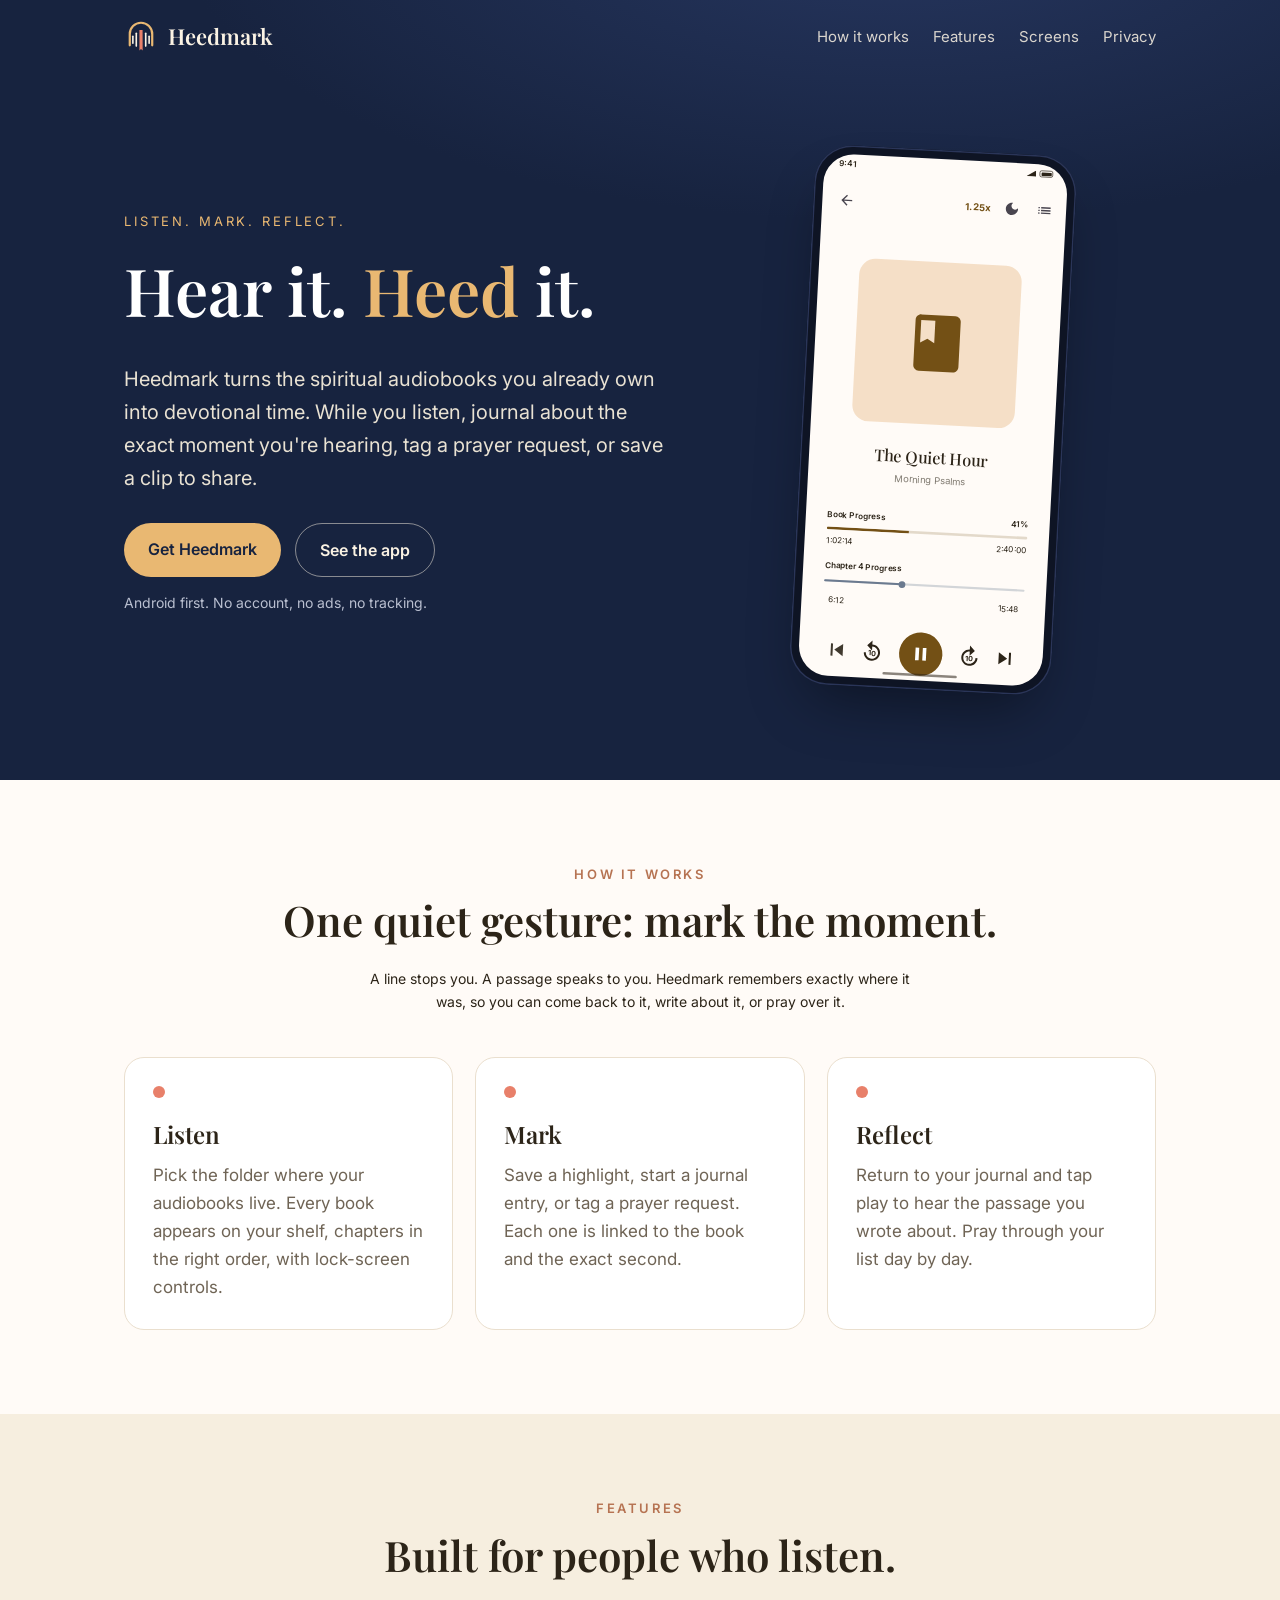
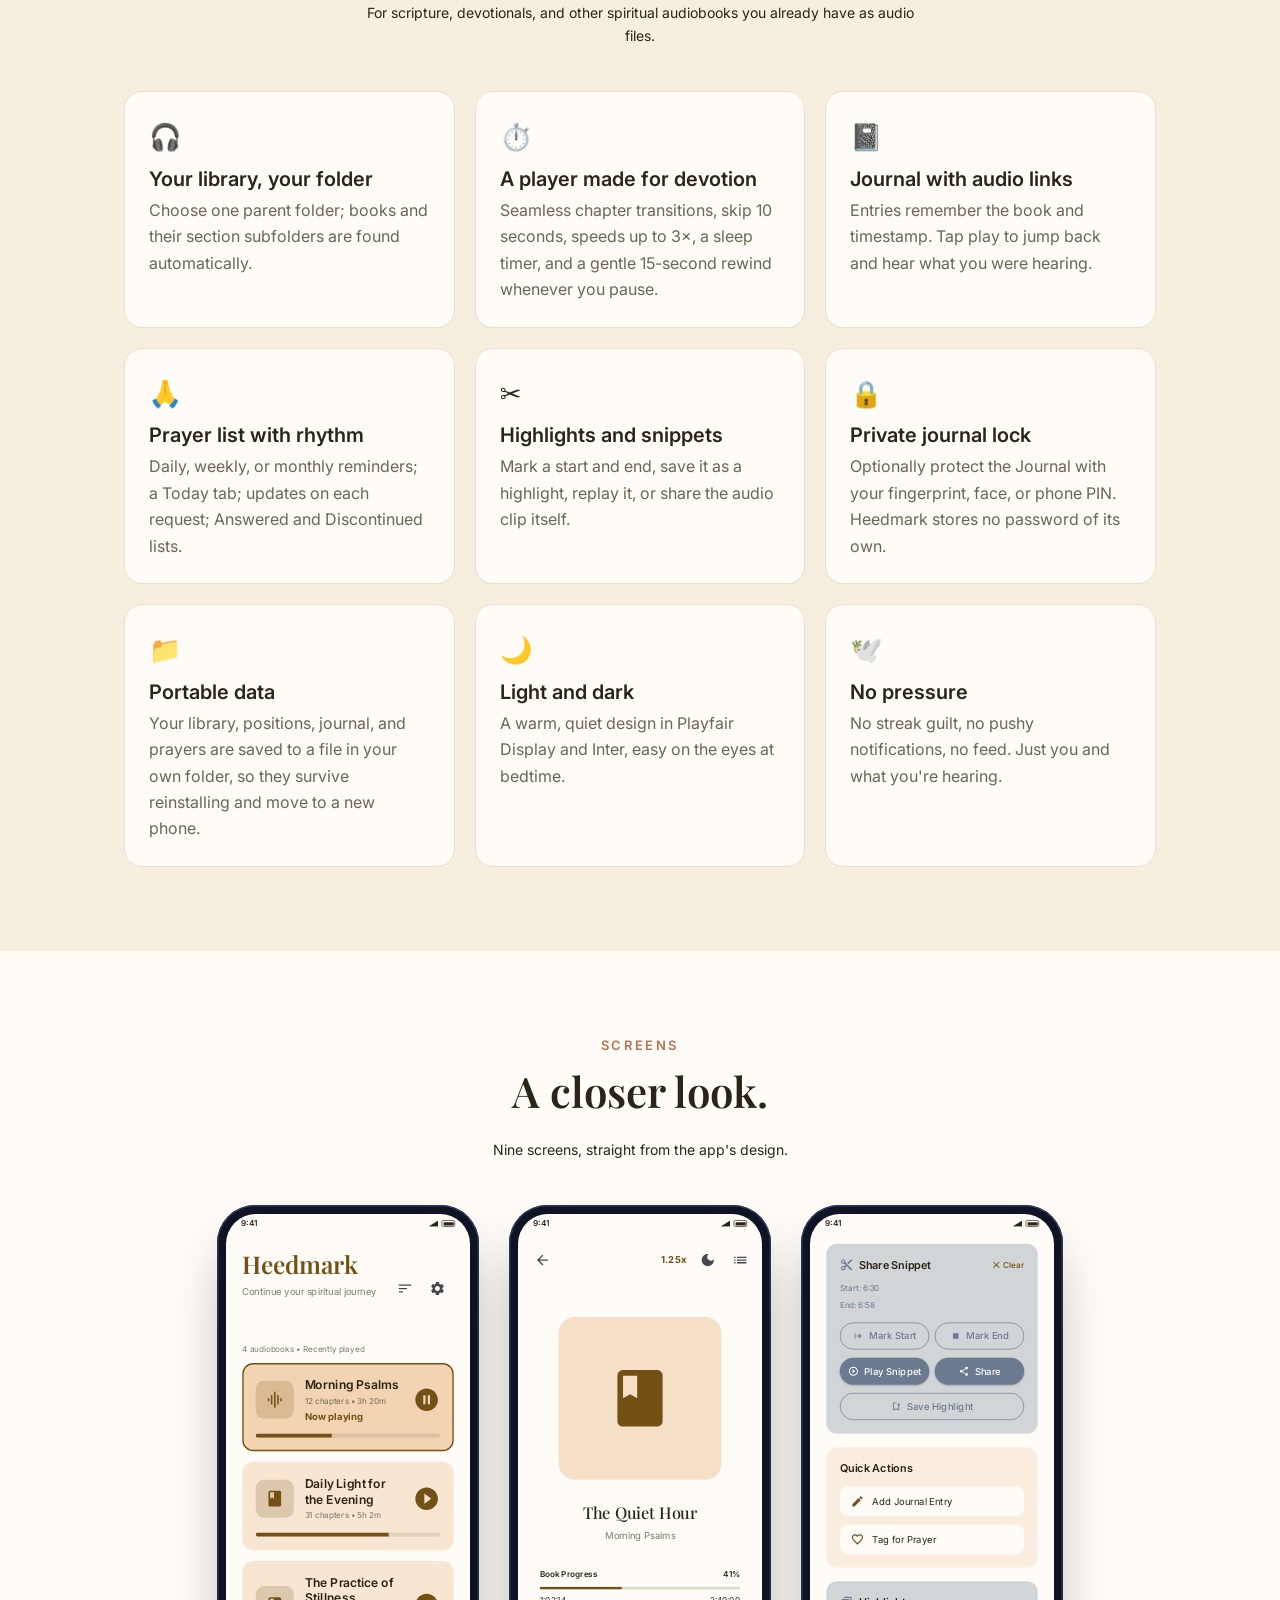
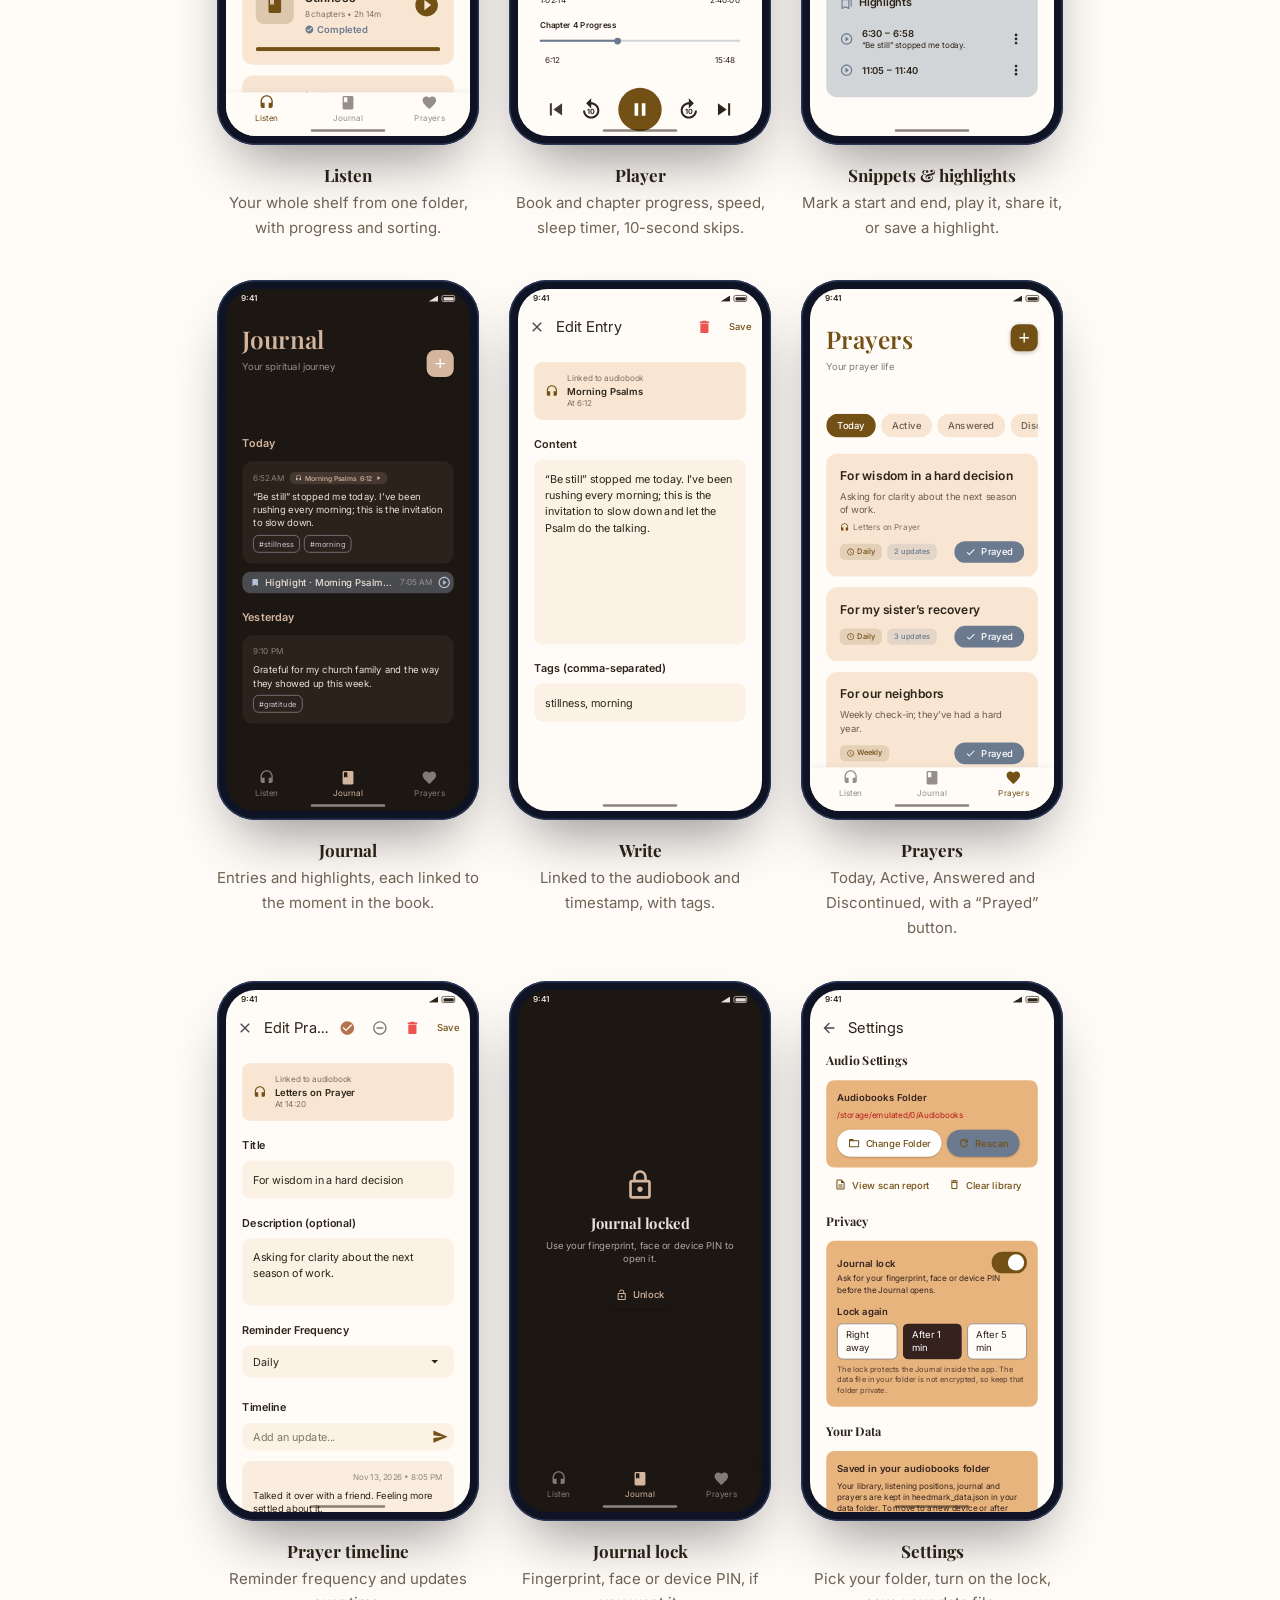
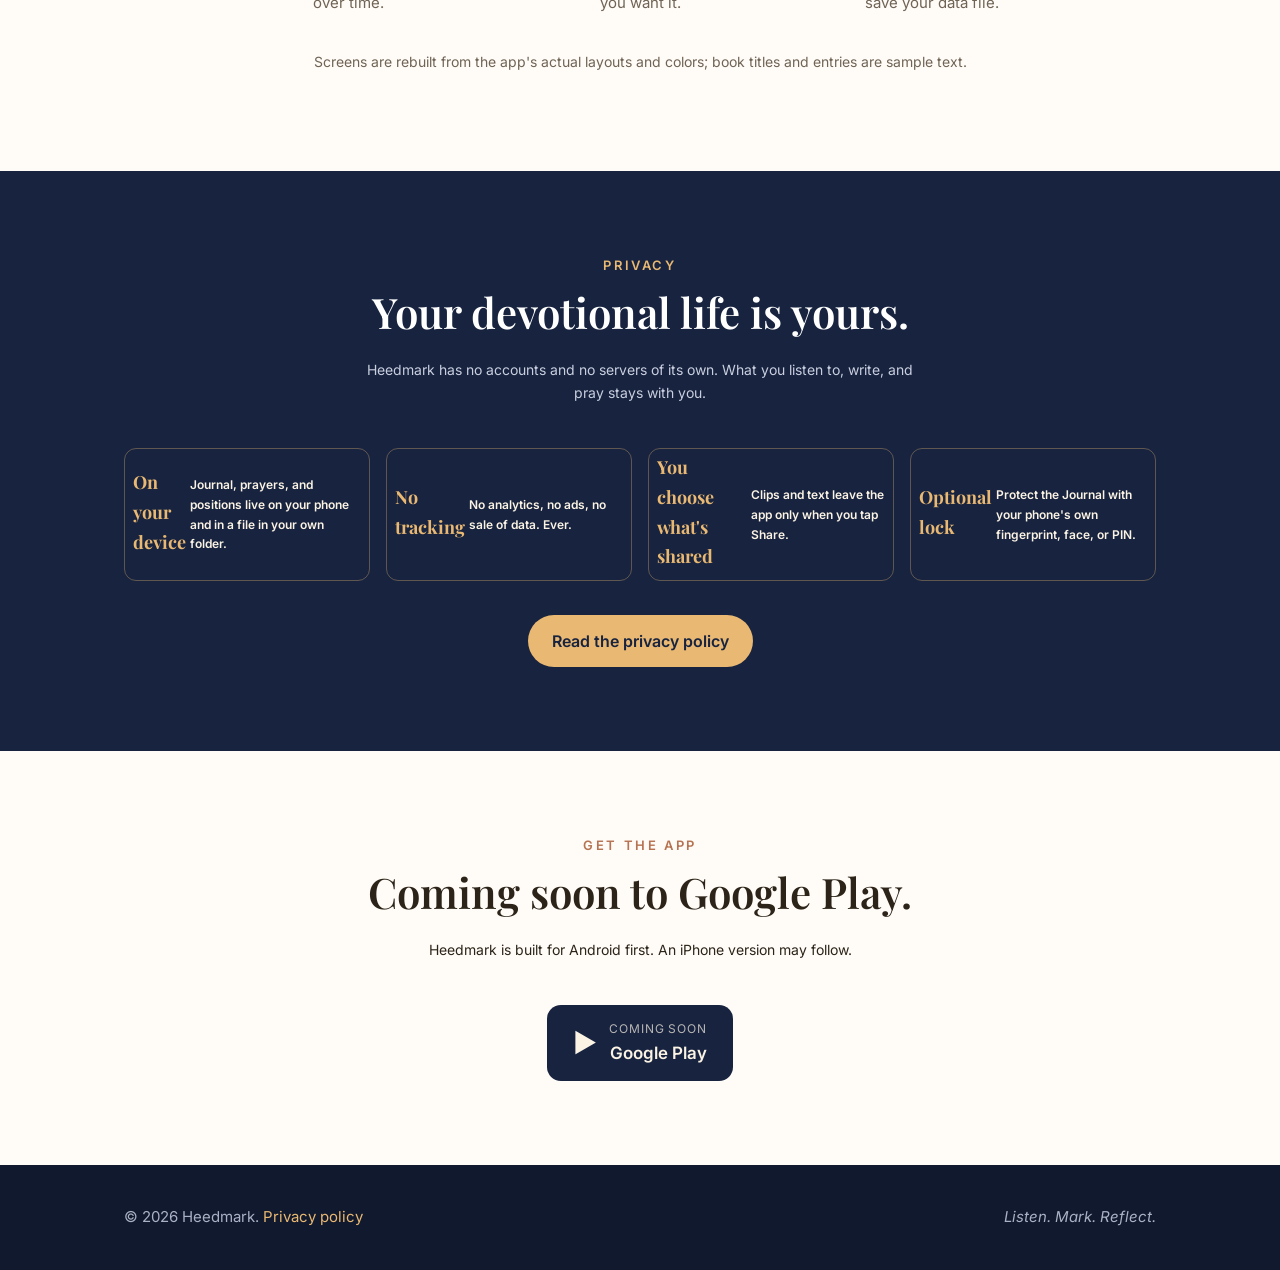
==== commit 0c9b3405: "Update print statement from 'Hello' to 'Goodbye'" ====
--- a/index.html
+++ b/index.html
@@ -74,19 +74,6 @@
   <p class="fine">Screens are rebuilt from the app's actual layouts and colors; book titles and entries are sample text.</p>
 </div></section>
 
-<section class="privacy-band"><div class="wrap center">
-  <div class="kicker" style="color:var(--gold)">Privacy</div>
-  <h2>Your devotional life is yours.</h2>
-  <p class="sub">Heedmark has no accounts and no servers of its own. What you listen to, write, and pray stays with you.</p>
-  <div class="pills" style="text-align:left">
-    <div class="pill"><b>On your device</b>Journal, prayers, and positions live on your phone and in a file in your own folder.</div>
-    <div class="pill"><b>No tracking</b>No analytics, no ads, no sale of data. Ever.</div>
-    <div class="pill"><b>You choose what's shared</b>Clips and text leave the app only when you tap Share.</div>
-    <div class="pill"><b>Optional lock</b>Protect the Journal with your phone's own fingerprint, face, or PIN.</div>
-  </div>
-  <a class="btn gold" href="privacy.html">Read the privacy policy</a>
-</div></section>
-
   <section class="privacy-band"><div class="wrap center">
   <div class="kicker" style="color:var(--gold)">Privacy</div>
   <h2>Your devotional life is yours.</h2>
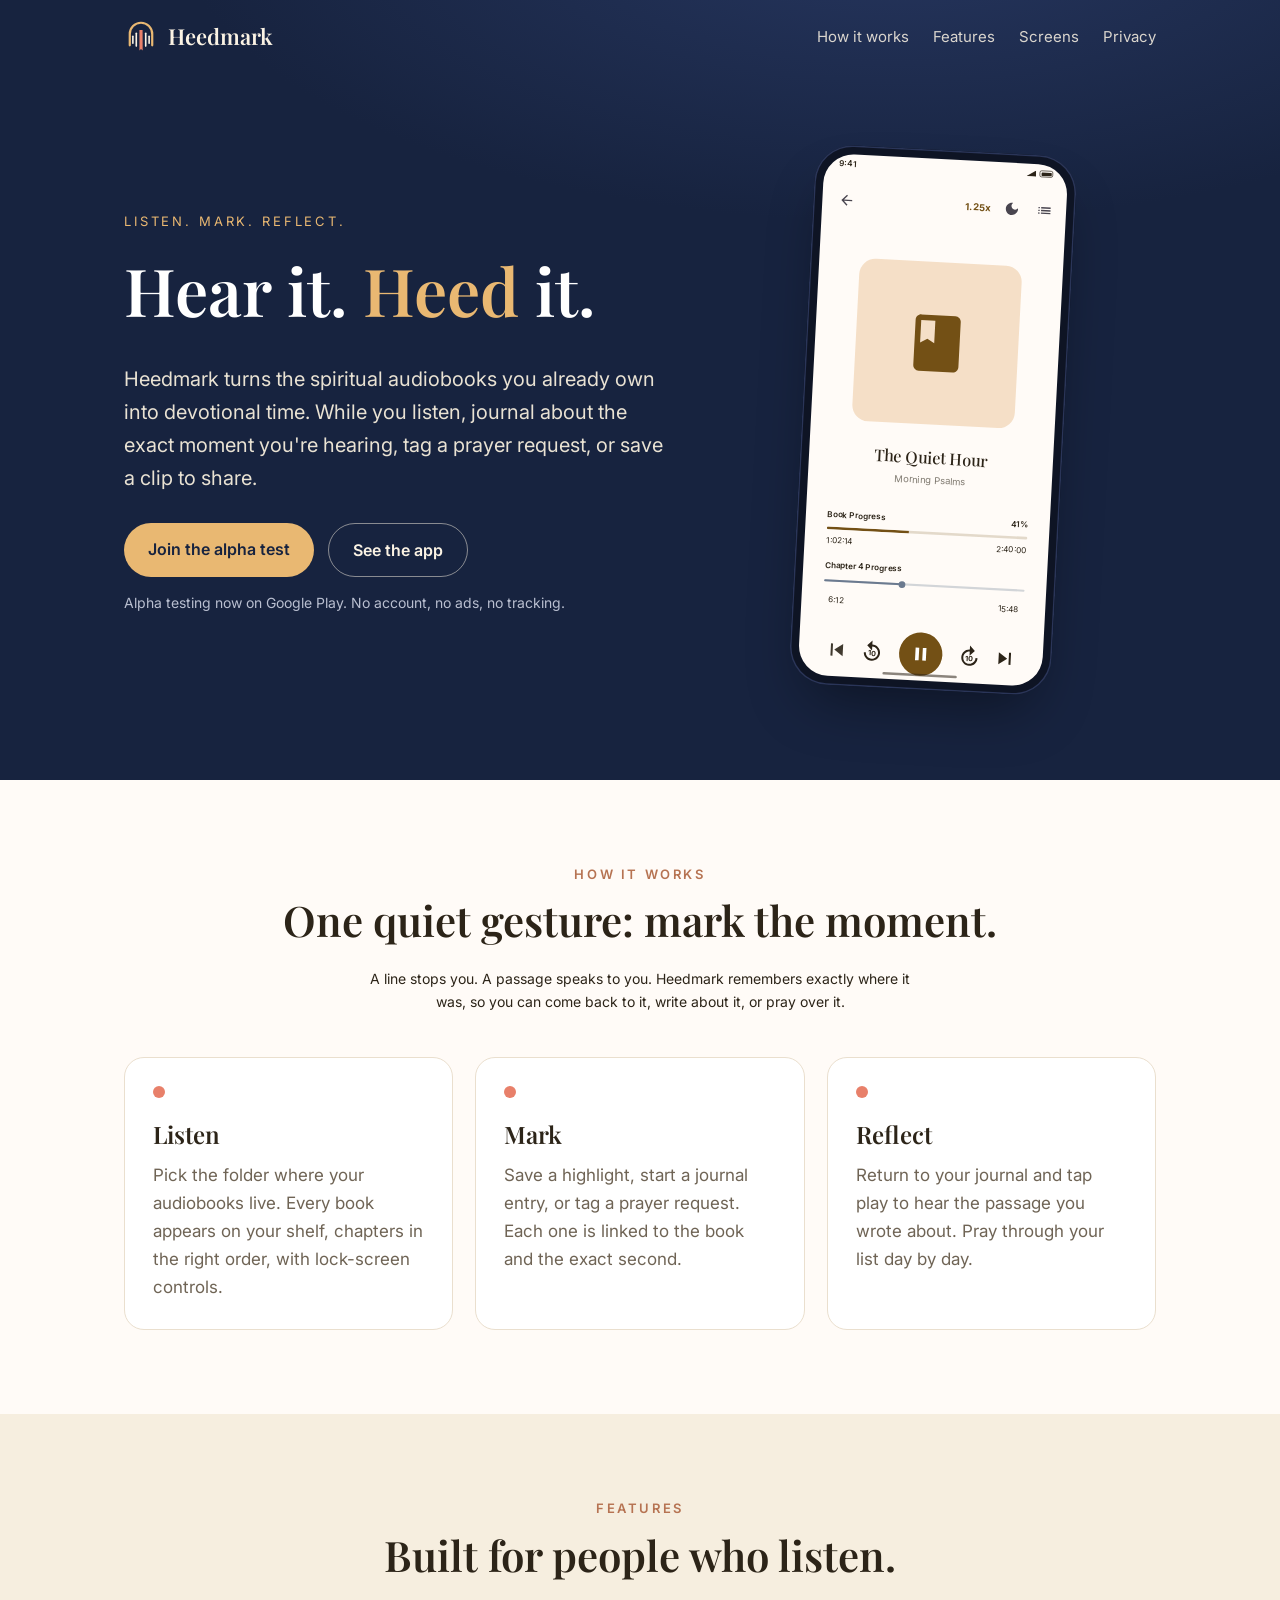
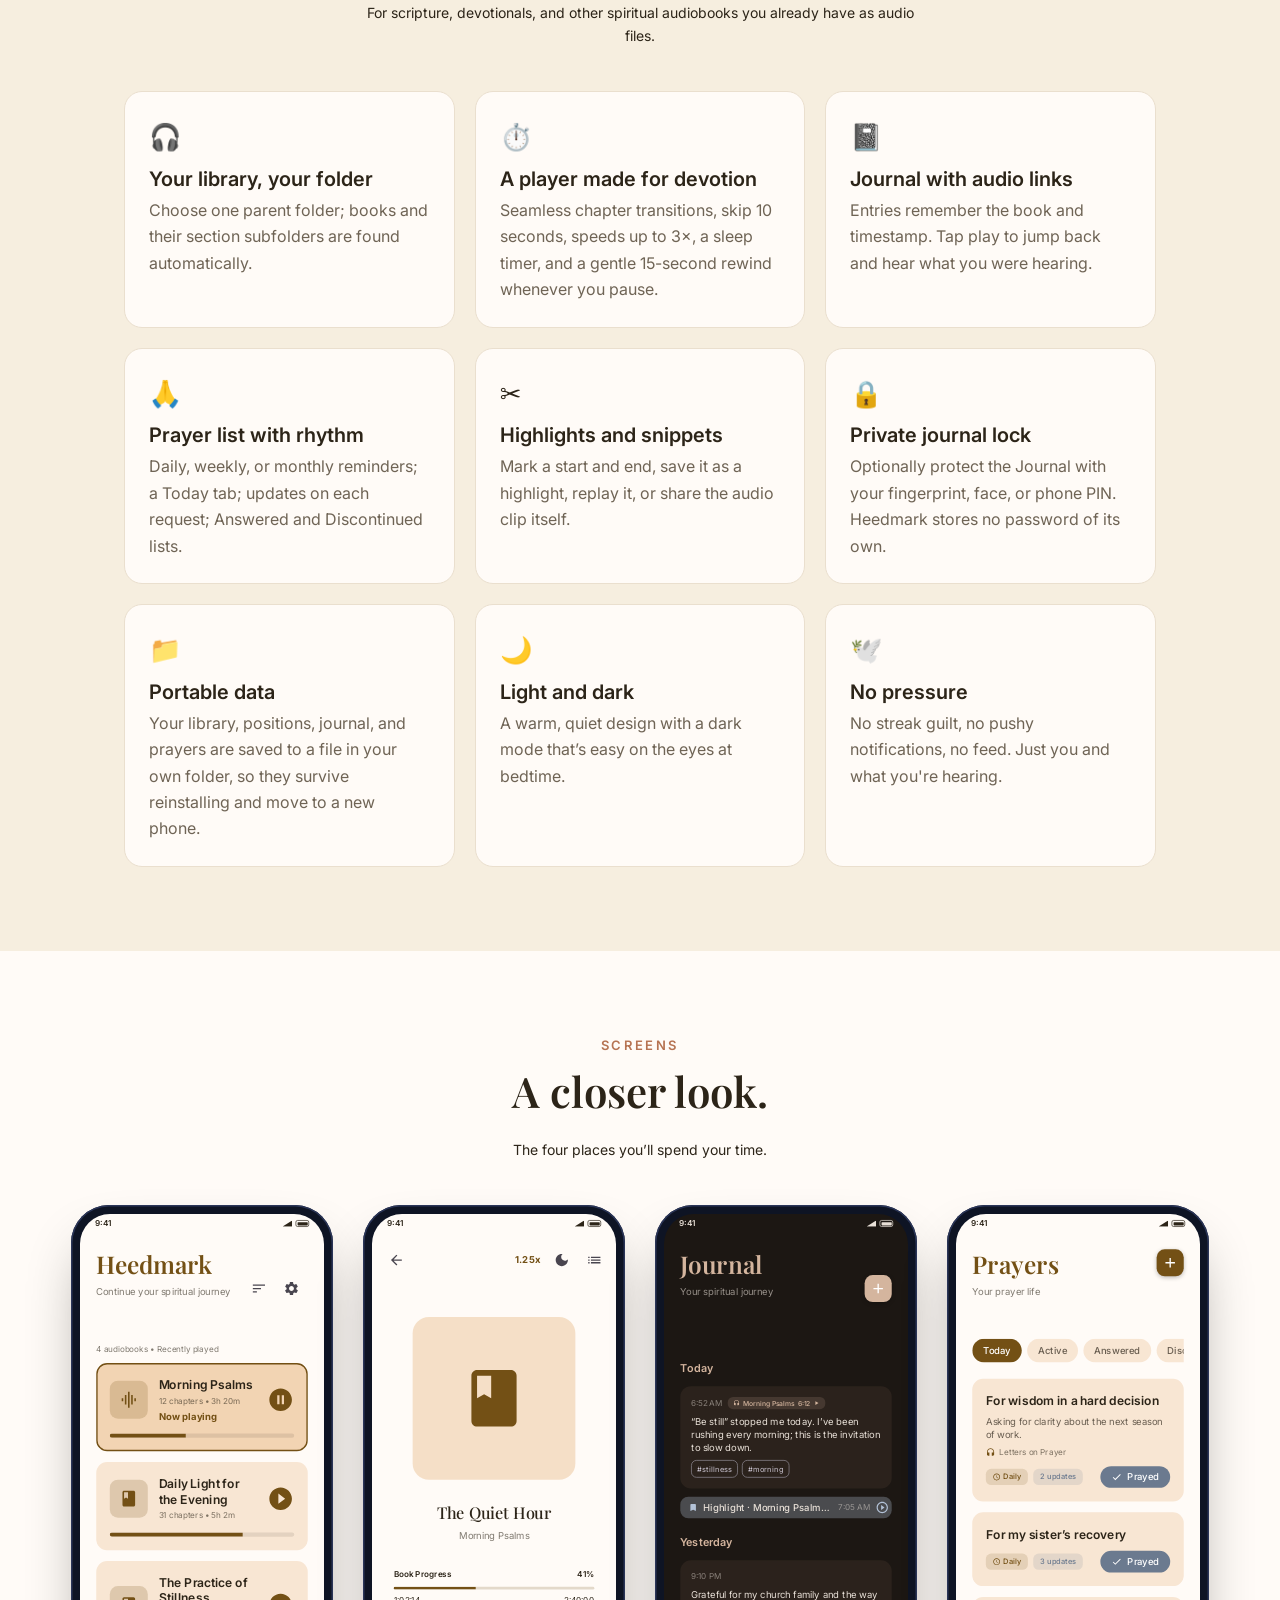
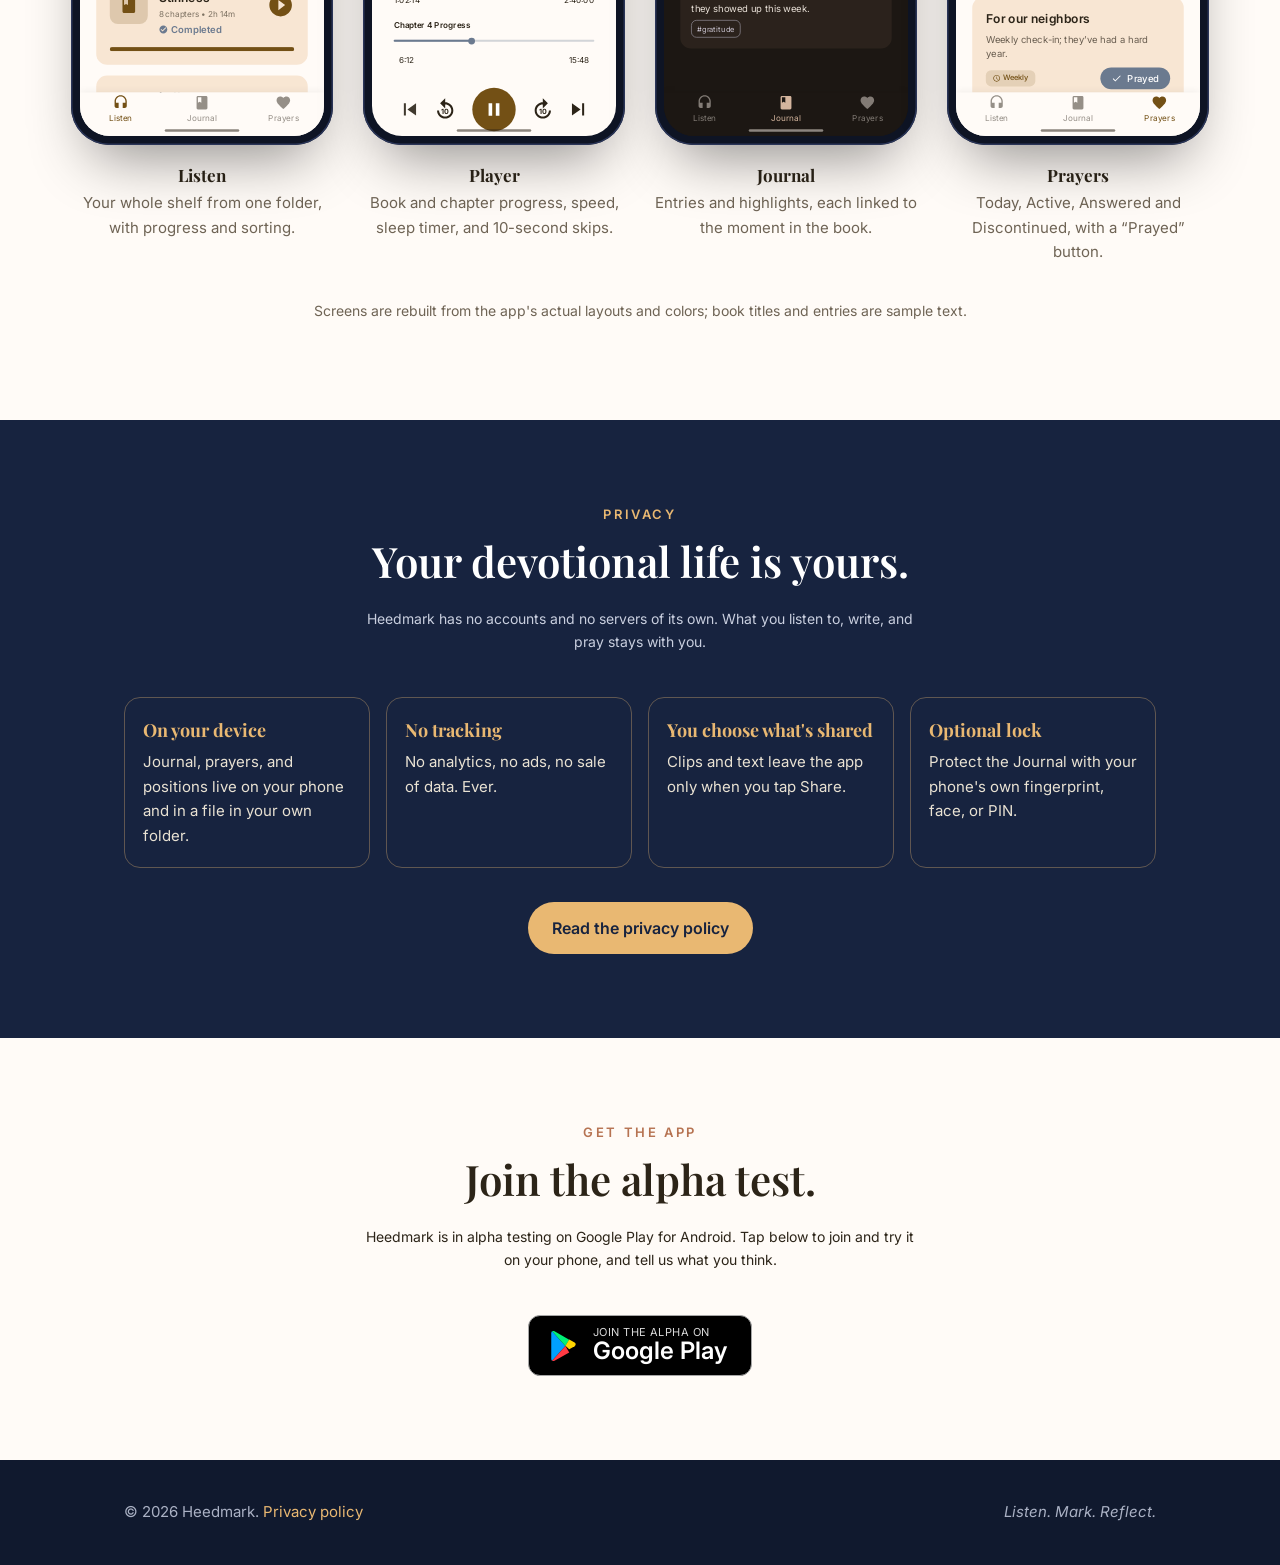
==== commit 60914c1d: "Add files via upload" ====
--- a/index.html
+++ b/index.html
@@ -4,12 +4,13 @@
 <meta charset="utf-8">
 <meta name="viewport" content="width=device-width,initial-scale=1">
 <title>Heedmark: Devotional Audiobooks</title>
-  <link rel="icon" href="assets/heedmark-mark.svg" type="image/svg+xml">
 <meta name="description" content="Heedmark turns the spiritual audiobooks you already own into devotional time. Journal, pray, and save clips at the exact moment you're hearing.">
 <meta property="og:title" content="Heedmark: Devotional Audiobooks">
 <meta property="og:description" content="Listen. Mark. Reflect.">
 <meta name="theme-color" content="#17233F">
-<link rel="icon" href="assets/logo.svg" type="image/svg+xml">
+<link rel="icon" href="favicon.svg" type="image/svg+xml">
+<link rel="icon" href="favicon-32.png" sizes="32x32" type="image/png">
+<link rel="apple-touch-icon" href="apple-touch-icon.png">
 <link rel="preconnect" href="https://fonts.googleapis.com">
 <link rel="preconnect" href="https://fonts.gstatic.com" crossorigin>
 <link href="https://fonts.googleapis.com/css2?family=Inter:wght@400;500;600&family=Playfair+Display:wght@500;600;700&display=swap" rel="stylesheet">
@@ -30,10 +31,10 @@
     <h1>Hear it. <em>Heed</em> it.</h1>
     <p class="lead">Heedmark turns the spiritual audiobooks you already own into devotional time. While you listen, journal about the exact moment you're hearing, tag a prayer request, or save a clip to share.</p>
     <div class="cta">
-      <a class="btn gold" href="#get">Get Heedmark</a>
+      <a class="btn gold" href="https://play.google.com/store/apps/details?id=com.heedmark.app">Join the alpha test</a>
       <a class="btn ghost" href="#screens">See the app</a>
     </div>
-    <p class="note">Android first. No account, no ads, no tracking.</p>
+    <p class="note">Alpha testing now on Google Play. No account, no ads, no tracking.</p>
   </div>
   <div class="hero-art"><div class="phone tilt"><div class="screen"><div class="dp"><div class="sb"><span>9:41</span><span class="sbr"><i class="sig"></i><i class="bat"></i></span></div><div class="tb"><div class="ib"><svg class="ic " style="width:24px;height:24px;" viewBox="0 0 24 24"><use href="#i-arrow_back"/></svg></div><div style="flex:1"></div><div class="spd">1.25x</div><div class="ib"><svg class="ic " style="width:24px;height:24px;" viewBox="0 0 24 24"><use href="#i-bedtime"/></svg></div><div class="ib"><svg class="ic " style="width:24px;height:24px;" viewBox="0 0 24 24"><use href="#i-list"/></svg></div></div><div class="scroll"><div class="art"><svg class="ic " style="width:100px;height:100px;color:rgb(var(--pr))" viewBox="0 0 24 24"><use href="#i-book"/></svg></div><div class="ch">The Quiet Hour</div><div class="bt">Morning Psalms</div><div class="prg"><div class="pl"><span>Book Progress</span><span>41%</span></div><div class="bar4"><i style="width:41%"></i></div><div class="tm"><span>1:02:14</span><span>2:40:00</span></div></div><div class="prg cpr"><div class="pl"><span>Chapter 4 Progress</span></div><div class="sl"><div class="sl-t"><i style="width:39%"></i></div><b style="left:39%"></b></div><div class="tm" style="padding:0 8px"><span>6:12</span><span>15:48</span></div></div><div class="ctl"><div class="cb"><svg class="ic " style="width:36px;height:36px;" viewBox="0 0 24 24"><use href="#i-skip_previous"/></svg></div><div class="cb"><svg class="ic" style="width:36px;height:36px;" viewBox="0 0 24 24"><use href="#i-replay"/><text x="12" y="16" text-anchor="middle" font-size="7" font-weight="700" font-family="Inter,sans-serif" fill="currentColor">10</text></svg></div><div class="play"><svg class="ic " style="width:32px;height:32px;color:#fff" viewBox="0 0 24 24"><use href="#i-pause"/></svg></div><div class="cb"><svg class="ic" style="width:36px;height:36px;" viewBox="0 0 24 24"><use href="#i-forward"/><text x="12" y="16" text-anchor="middle" font-size="7" font-weight="700" font-family="Inter,sans-serif" fill="currentColor">10</text></svg></div><div class="cb"><svg class="ic " style="width:36px;height:36px;" viewBox="0 0 24 24"><use href="#i-skip_next"/></svg></div></div></div><div class="gest"></div></div></div></div></div>
 </div></section>
@@ -61,7 +62,7 @@
     <div class="feat"><div class="ic">✂️</div><h3>Highlights and snippets</h3><p>Mark a start and end, save it as a highlight, replay it, or share the audio clip itself.</p></div>
     <div class="feat"><div class="ic">🔒</div><h3>Private journal lock</h3><p>Optionally protect the Journal with your fingerprint, face, or phone PIN. Heedmark stores no password of its own.</p></div>
     <div class="feat"><div class="ic">📁</div><h3>Portable data</h3><p>Your library, positions, journal, and prayers are saved to a file in your own folder, so they survive reinstalling and move to a new phone.</p></div>
-    <div class="feat"><div class="ic">🌙</div><h3>Light and dark</h3><p>A warm, quiet design in Playfair Display and Inter, easy on the eyes at bedtime.</p></div>
+    <div class="feat"><div class="ic">🌙</div><h3>Light and dark</h3><p>A warm, quiet design with a dark mode that’s easy on the eyes at bedtime.</p></div>
     <div class="feat"><div class="ic">🕊️</div><h3>No pressure</h3><p>No streak guilt, no pushy notifications, no feed. Just you and what you're hearing.</p></div>
   </div>
 </div></section>
@@ -69,12 +70,12 @@
 <section id="screens"><div class="wrap wide center">
   <div class="kicker">Screens</div>
   <h2>A closer look.</h2>
-  <p class="sub">Nine screens, straight from the app's design.</p>
-  <div class="shots"><figure class="shot"><div class="ph-wrap"><div class="phone"><div class="screen"><div class="dp"><div class="sb"><span>9:41</span><span class="sbr"><i class="sig"></i><i class="bat"></i></span></div><div class="body"><div class="hdr"><div class="t"><div class="h1">Heedmark</div><div class="sub">Continue your spiritual journey</div></div><div class="ib"><svg class="ic " style="width:24px;height:24px;" viewBox="0 0 24 24"><use href="#i-sort"/></svg></div><div class="ib"><svg class="ic " style="width:24px;height:24px;" viewBox="0 0 24 24"><use href="#i-settings"/></svg></div></div><div class="cnt">4 audiobooks • Recently played</div><div class="list"><div class="bk np"><div class="bk-top"><div class="bk-ic"><svg class="ic " style="width:28px;height:28px;color:rgb(var(--pr))" viewBox="0 0 24 24"><use href="#i-graphic_eq"/></svg></div><div class="bk-m"><div class="bk-t">Morning Psalms</div><div class="bk-s">12 chapters • 3h 20m</div><div class="lab">Now playing</div></div><svg class="ic " style="width:40px;height:40px;color:rgb(var(--pr))" viewBox="0 0 24 24"><use href="#i-pause_circle_filled"/></svg></div><div class="pg"><i style="width:41%"></i></div></div><div class="bk"><div class="bk-top"><div class="bk-ic"><svg class="ic " style="width:28px;height:28px;color:rgb(var(--pr))" viewBox="0 0 24 24"><use href="#i-book"/></svg></div><div class="bk-m"><div class="bk-t">Daily Light for the Evening</div><div class="bk-s">31 chapters • 5h 2m</div></div><svg class="ic " style="width:40px;height:40px;color:rgb(var(--pr))" viewBox="0 0 24 24"><use href="#i-play_circle_filled"/></svg></div><div class="pg"><i style="width:72%"></i></div></div><div class="bk"><div class="bk-top"><div class="bk-ic"><svg class="ic " style="width:28px;height:28px;color:rgb(var(--pr))" viewBox="0 0 24 24"><use href="#i-book"/></svg></div><div class="bk-m"><div class="bk-t">The Practice of Stillness</div><div class="bk-s">8 chapters • 2h 14m</div><div class="done"><svg class="ic " style="width:14px;height:14px;" viewBox="0 0 24 24"><use href="#i-check_circle"/></svg><span>Completed</span></div></div><svg class="ic " style="width:40px;height:40px;color:rgb(var(--pr))" viewBox="0 0 24 24"><use href="#i-play_circle_filled"/></svg></div><div class="pg"><i style="width:100%"></i></div></div><div class="bk"><div class="bk-top"><div class="bk-ic"><svg class="ic " style="width:28px;height:28px;color:rgb(var(--pr))" viewBox="0 0 24 24"><use href="#i-book"/></svg></div><div class="bk-m"><div class="bk-t">Letters on Prayer</div><div class="bk-s">10 chapters • 1h 48m</div></div><svg class="ic " style="width:40px;height:40px;color:rgb(var(--pr))" viewBox="0 0 24 24"><use href="#i-play_circle_filled"/></svg></div></div></div></div><div class="bnav"><div class="bn on"><svg class="ic " style="width:24px;height:24px;" viewBox="0 0 24 24"><use href="#i-headphones"/></svg><span>Listen</span></div><div class="bn"><svg class="ic " style="width:24px;height:24px;" viewBox="0 0 24 24"><use href="#i-book"/></svg><span>Journal</span></div><div class="bn"><svg class="ic " style="width:24px;height:24px;" viewBox="0 0 24 24"><use href="#i-favorite"/></svg><span>Prayers</span></div></div><div class="gest"></div></div></div></div></div><figcaption><b>Listen</b>Your whole shelf from one folder, with progress and sorting.</figcaption></figure><figure class="shot"><div class="ph-wrap"><div class="phone"><div class="screen"><div class="dp"><div class="sb"><span>9:41</span><span class="sbr"><i class="sig"></i><i class="bat"></i></span></div><div class="tb"><div class="ib"><svg class="ic " style="width:24px;height:24px;" viewBox="0 0 24 24"><use href="#i-arrow_back"/></svg></div><div style="flex:1"></div><div class="spd">1.25x</div><div class="ib"><svg class="ic " style="width:24px;height:24px;" viewBox="0 0 24 24"><use href="#i-bedtime"/></svg></div><div class="ib"><svg class="ic " style="width:24px;height:24px;" viewBox="0 0 24 24"><use href="#i-list"/></svg></div></div><div class="scroll"><div class="art"><svg class="ic " style="width:100px;height:100px;color:rgb(var(--pr))" viewBox="0 0 24 24"><use href="#i-book"/></svg></div><div class="ch">The Quiet Hour</div><div class="bt">Morning Psalms</div><div class="prg"><div class="pl"><span>Book Progress</span><span>41%</span></div><div class="bar4"><i style="width:41%"></i></div><div class="tm"><span>1:02:14</span><span>2:40:00</span></div></div><div class="prg cpr"><div class="pl"><span>Chapter 4 Progress</span></div><div class="sl"><div class="sl-t"><i style="width:39%"></i></div><b style="left:39%"></b></div><div class="tm" style="padding:0 8px"><span>6:12</span><span>15:48</span></div></div><div class="ctl"><div class="cb"><svg class="ic " style="width:36px;height:36px;" viewBox="0 0 24 24"><use href="#i-skip_previous"/></svg></div><div class="cb"><svg class="ic" style="width:36px;height:36px;" viewBox="0 0 24 24"><use href="#i-replay"/><text x="12" y="16" text-anchor="middle" font-size="7" font-weight="700" font-family="Inter,sans-serif" fill="currentColor">10</text></svg></div><div class="play"><svg class="ic " style="width:32px;height:32px;color:#fff" viewBox="0 0 24 24"><use href="#i-pause"/></svg></div><div class="cb"><svg class="ic" style="width:36px;height:36px;" viewBox="0 0 24 24"><use href="#i-forward"/><text x="12" y="16" text-anchor="middle" font-size="7" font-weight="700" font-family="Inter,sans-serif" fill="currentColor">10</text></svg></div><div class="cb"><svg class="ic " style="width:36px;height:36px;" viewBox="0 0 24 24"><use href="#i-skip_next"/></svg></div></div></div><div class="gest"></div></div></div></div></div><figcaption><b>Player</b>Book and chapter progress, speed, sleep timer, 10-second skips.</figcaption></figure><figure class="shot"><div class="ph-wrap"><div class="phone"><div class="screen"><div class="dp"><div class="sb"><span>9:41</span><span class="sbr"><i class="sig"></i><i class="bat"></i></span></div><div class="scroll" style="padding-top:16px"><div class="card sn"><div class="sh"><svg class="ic " style="width:20px;height:20px;color:rgb(var(--sec))" viewBox="0 0 24 24"><use href="#i-content_cut"/></svg><b>Share Snippet</b><span style="flex:1"></span><span class="clr"><svg class="ic " style="width:16px;height:16px;" viewBox="0 0 24 24"><use href="#i-clear"/></svg>Clear</span></div><div class="se">Start: 6:30</div><div class="se" style="margin-bottom:16px">End: 6:58</div><div class="r2"><div class="obtn"><svg class="ic " style="width:16px;height:16px;" viewBox="0 0 24 24"><use href="#i-start"/></svg><span>Mark Start</span></div><div class="obtn"><svg class="ic " style="width:16px;height:16px;" viewBox="0 0 24 24"><use href="#i-stop"/></svg><span>Mark End</span></div></div><div class="r2" style="margin-top:12px"><div class="ebtn"><svg class="ic " style="width:16px;height:16px;" viewBox="0 0 24 24"><use href="#i-play_circle_outline"/></svg><span>Play Snippet</span></div><div class="ebtn"><svg class="ic " style="width:16px;height:16px;" viewBox="0 0 24 24"><use href="#i-share"/></svg><span>Share</span></div></div><div class="obtn full" style="margin-top:12px"><svg class="ic " style="width:16px;height:16px;" viewBox="0 0 24 24"><use href="#i-bookmark_add"/></svg><span>Save Highlight</span></div></div><div style="height:20px"></div><div class="card qa"><b>Quick Actions</b><div class="ab"><svg class="ic " style="width:20px;height:20px;color:rgb(var(--pr))" viewBox="0 0 24 24"><use href="#i-edit"/></svg><span>Add Journal Entry</span></div><div class="ab"><svg class="ic " style="width:20px;height:20px;color:rgb(var(--pr))" viewBox="0 0 24 24"><use href="#i-favorite_border"/></svg><span>Tag for Prayer</span></div></div><div style="height:20px"></div><div class="card sn"><div class="sh"><svg class="ic " style="width:20px;height:20px;color:rgb(var(--sec))" viewBox="0 0 24 24"><use href="#i-bookmarks"/></svg><b>Highlights</b></div><div class="hi"><svg class="ic " style="width:20px;height:20px;color:rgb(var(--sec))" viewBox="0 0 24 24"><use href="#i-play_circle_outline"/></svg><div style="flex:1"><div class="ht">6:30 – 6:58</div><div class="hc">“Be still” stopped me today.</div></div><svg class="ic " style="width:24px;height:24px;" viewBox="0 0 24 24"><use href="#i-more_vert"/></svg></div><div class="hi"><svg class="ic " style="width:20px;height:20px;color:rgb(var(--sec))" viewBox="0 0 24 24"><use href="#i-play_circle_outline"/></svg><div style="flex:1"><div class="ht">11:05 – 11:40</div></div><svg class="ic " style="width:24px;height:24px;" viewBox="0 0 24 24"><use href="#i-more_vert"/></svg></div></div></div><div class="gest"></div></div></div></div></div><figcaption><b>Snippets & highlights</b>Mark a start and end, play it, share it, or save a highlight.</figcaption></figure><figure class="shot"><div class="ph-wrap"><div class="phone"><div class="screen dark"><div class="dp"><div class="sb"><span>9:41</span><span class="sbr"><i class="sig"></i><i class="bat"></i></span></div><div class="body"><div class="hdr"><div class="t"><div class="h1">Journal</div><div class="sub">Your spiritual journey</div></div><div class="fab"><svg class="ic " style="width:24px;height:24px;color:#fff" viewBox="0 0 24 24"><use href="#i-add"/></svg></div></div><div class="list"><div class="dh">Today</div><div class="jc"><div class="jt"><span class="tl">6:52 AM</span><span class="lp"><svg class="ic " style="width:10px;height:10px;color:rgb(var(--pr))" viewBox="0 0 24 24"><use href="#i-headphones"/></svg><span>Morning Psalms</span><span>6:12</span><svg class="ic " style="width:10px;height:10px;color:rgb(var(--pr))" viewBox="0 0 24 24"><use href="#i-play_arrow"/></svg></span></div><div class="jb">“Be still” stopped me today. I’ve been rushing every morning; this is the invitation to slow down.</div><div class="chips"><span class="chip">#stillness</span><span class="chip">#morning</span></div></div><div class="jh"><svg class="ic " style="width:14px;height:14px;color:rgb(var(--sec))" viewBox="0 0 24 24"><use href="#i-bookmark"/></svg><span class="jx">Highlight · Morning Psalms · 6:30–6:58</span><span class="tl">7:05 AM</span><svg class="ic " style="width:20px;height:20px;color:rgb(var(--sec))" viewBox="0 0 24 24"><use href="#i-play_circle_outline"/></svg></div><div class="dh">Yesterday</div><div class="jc"><div class="jt"><span class="tl">9:10 PM</span></div><div class="jb">Grateful for my church family and the way they showed up this week.</div><div class="chips"><span class="chip">#gratitude</span></div></div></div></div><div class="bnav"><div class="bn"><svg class="ic " style="width:24px;height:24px;" viewBox="0 0 24 24"><use href="#i-headphones"/></svg><span>Listen</span></div><div class="bn on"><svg class="ic " style="width:24px;height:24px;" viewBox="0 0 24 24"><use href="#i-book"/></svg><span>Journal</span></div><div class="bn"><svg class="ic " style="width:24px;height:24px;" viewBox="0 0 24 24"><use href="#i-favorite"/></svg><span>Prayers</span></div></div><div class="gest"></div></div></div></div></div><figcaption><b>Journal</b>Entries and highlights, each linked to the moment in the book.</figcaption></figure><figure class="shot"><div class="ph-wrap"><div class="phone"><div class="screen"><div class="dp"><div class="sb"><span>9:41</span><span class="sbr"><i class="sig"></i><i class="bat"></i></span></div><div class="ab-bar"><div class="ib"><svg class="ic " style="width:24px;height:24px;" viewBox="0 0 24 24"><use href="#i-close"/></svg></div><div class="abt">Edit Entry</div><div class="ib"><svg class="ic " style="width:24px;height:24px;color:#EF5350" viewBox="0 0 24 24"><use href="#i-delete"/></svg></div><div class="save">Save</div></div><div class="pad"><div class="lk"><svg class="ic " style="width:20px;height:20px;color:rgb(var(--pr))" viewBox="0 0 24 24"><use href="#i-headphones"/></svg><div><div class="ls">Linked to audiobook</div><div class="lt">Morning Psalms</div><div class="ls">At 6:12</div></div></div><div style="height:24px"></div><div class="fl">Content</div><div class="tf" style="min-height:272px;">“Be still” stopped me today. I’ve been rushing every morning; this is the invitation to slow down and let the Psalm do the talking.</div><div style="height:24px"></div><div class="fl">Tags (comma-separated)</div><div class="tf" style="">stillness, morning</div></div><div class="gest"></div></div></div></div></div><figcaption><b>Write</b>Linked to the audiobook and timestamp, with tags.</figcaption></figure><figure class="shot"><div class="ph-wrap"><div class="phone"><div class="screen"><div class="dp"><div class="sb"><span>9:41</span><span class="sbr"><i class="sig"></i><i class="bat"></i></span></div><div class="body"><div class="hdr" style="flex-direction:column;align-items:stretch;padding-bottom:16px"><div style="display:flex"><div class="t"><div class="h1">Prayers</div><div class="sub">Your prayer life</div></div><div class="fab"><svg class="ic " style="width:24px;height:24px;color:#fff" viewBox="0 0 24 24"><use href="#i-add"/></svg></div></div><div class="fts"><span class="ft on">Today</span><span class="ft">Active</span><span class="ft">Answered</span><span class="ft">Discontinued</span></div></div><div class="list"><div class="pc"><div class="pt">For wisdom in a hard decision</div><div class="pd">Asking for clarity about the next season of work.</div><div class="pbk"><svg class="ic " style="width:14px;height:14px;color:rgb(var(--pr))" viewBox="0 0 24 24"><use href="#i-headphones"/></svg><span>Letters on Prayer</span></div><div class="pr-row"><span class="chip2"><svg class="ic " style="width:12px;height:12px;color:rgb(var(--pr))" viewBox="0 0 24 24"><use href="#i-access_time"/></svg>Daily</span><span class="chip2 sec">2 updates</span><span style="flex:1"></span><div class="prayed"><svg class="ic " style="width:16px;height:16px;" viewBox="0 0 24 24"><use href="#i-check"/></svg><span>Prayed</span></div></div></div><div class="pc"><div class="pt">For my sister’s recovery</div><div class="pr-row"><span class="chip2"><svg class="ic " style="width:12px;height:12px;color:rgb(var(--pr))" viewBox="0 0 24 24"><use href="#i-access_time"/></svg>Daily</span><span class="chip2 sec">3 updates</span><span style="flex:1"></span><div class="prayed"><svg class="ic " style="width:16px;height:16px;" viewBox="0 0 24 24"><use href="#i-check"/></svg><span>Prayed</span></div></div></div><div class="pc"><div class="pt">For our neighbors</div><div class="pd">Weekly check-in; they’ve had a hard year.</div><div class="pr-row"><span class="chip2"><svg class="ic " style="width:12px;height:12px;color:rgb(var(--pr))" viewBox="0 0 24 24"><use href="#i-access_time"/></svg>Weekly</span><span style="flex:1"></span><div class="prayed"><svg class="ic " style="width:16px;height:16px;" viewBox="0 0 24 24"><use href="#i-check"/></svg><span>Prayed</span></div></div></div></div></div><div class="bnav"><div class="bn"><svg class="ic " style="width:24px;height:24px;" viewBox="0 0 24 24"><use href="#i-headphones"/></svg><span>Listen</span></div><div class="bn"><svg class="ic " style="width:24px;height:24px;" viewBox="0 0 24 24"><use href="#i-book"/></svg><span>Journal</span></div><div class="bn on"><svg class="ic " style="width:24px;height:24px;" viewBox="0 0 24 24"><use href="#i-favorite"/></svg><span>Prayers</span></div></div><div class="gest"></div></div></div></div></div><figcaption><b>Prayers</b>Today, Active, Answered and Discontinued, with a “Prayed” button.</figcaption></figure><figure class="shot"><div class="ph-wrap"><div class="phone"><div class="screen"><div class="dp"><div class="sb"><span>9:41</span><span class="sbr"><i class="sig"></i><i class="bat"></i></span></div><div class="ab-bar"><div class="ib"><svg class="ic " style="width:24px;height:24px;" viewBox="0 0 24 24"><use href="#i-close"/></svg></div><div class="abt">Edit Prayer</div><div class="ib"><svg class="ic " style="width:24px;height:24px;color:rgb(var(--ter))" viewBox="0 0 24 24"><use href="#i-check_circle"/></svg></div><div class="ib"><svg class="ic " style="width:24px;height:24px;color:rgba(var(--ink),.6)" viewBox="0 0 24 24"><use href="#i-do_not_disturb_on"/></svg></div><div class="ib"><svg class="ic " style="width:24px;height:24px;color:#EF5350" viewBox="0 0 24 24"><use href="#i-delete"/></svg></div><div class="save">Save</div></div><div class="pad"><div class="lk"><svg class="ic " style="width:20px;height:20px;color:rgb(var(--pr))" viewBox="0 0 24 24"><use href="#i-headphones"/></svg><div><div class="ls">Linked to audiobook</div><div class="lt">Letters on Prayer</div><div class="ls">At 14:20</div></div></div><div style="height:24px"></div><div class="fl">Title</div><div class="tf" style="">For wisdom in a hard decision</div><div style="height:24px"></div><div class="fl">Description (optional)</div><div class="tf" style="min-height:100px;">Asking for clarity about the next season of work.</div><div style="height:24px"></div><div class="fl">Reminder Frequency</div><div class="tf dd"><span>Daily</span><svg class="ic " style="width:24px;height:24px;" viewBox="0 0 24 24"><use href="#i-arrow_drop_down"/></svg></div><div style="height:32px"></div><div class="fl">Timeline</div><div class="tf tl2"><span>Add an update...</span><svg class="ic " style="width:24px;height:24px;color:rgb(var(--pr))" viewBox="0 0 24 24"><use href="#i-send"/></svg></div><div style="height:16px"></div><div class="uc"><div class="ud">Nov 13, 2026 • 8:05 PM</div><div class="ub">Talked it over with a friend. Feeling more settled about it.</div></div><div class="uc"><div class="ud">Nov 11, 2026 • 7:40 AM</div><div class="ub">Still waiting. Praying for patience.</div></div></div><div class="gest"></div></div></div></div></div><figcaption><b>Prayer timeline</b>Reminder frequency and updates over time.</figcaption></figure><figure class="shot"><div class="ph-wrap"><div class="phone"><div class="screen dark"><div class="dp"><div class="sb"><span>9:41</span><span class="sbr"><i class="sig"></i><i class="bat"></i></span></div><div class="body" style="display:flex;align-items:center;justify-content:center"><div style="text-align:center;padding:24px"><svg class="ic " style="width:48px;height:48px;color:rgb(var(--pr));margin:0 auto" viewBox="0 0 24 24"><use href="#i-lock_outline"/></svg><div class="lkt">Journal locked</div><div class="lkm">Use your fingerprint, face or device PIN to open it.</div><div class="eb" style="margin:24px auto 0;width:max-content"><svg class="ic " style="width:18px;height:18px;" viewBox="0 0 24 24"><use href="#i-lock_open"/></svg><span>Unlock</span></div></div></div><div class="bnav"><div class="bn"><svg class="ic " style="width:24px;height:24px;" viewBox="0 0 24 24"><use href="#i-headphones"/></svg><span>Listen</span></div><div class="bn on"><svg class="ic " style="width:24px;height:24px;" viewBox="0 0 24 24"><use href="#i-book"/></svg><span>Journal</span></div><div class="bn"><svg class="ic " style="width:24px;height:24px;" viewBox="0 0 24 24"><use href="#i-favorite"/></svg><span>Prayers</span></div></div><div class="gest"></div></div></div></div></div><figcaption><b>Journal lock</b>Fingerprint, face or device PIN, if you want it.</figcaption></figure><figure class="shot"><div class="ph-wrap"><div class="phone"><div class="screen"><div class="dp"><div class="sb"><span>9:41</span><span class="sbr"><i class="sig"></i><i class="bat"></i></span></div><div class="ab-bar" style="padding-left:4px"><div class="ib"><svg class="ic " style="width:24px;height:24px;" viewBox="0 0 24 24"><use href="#i-arrow_back"/></svg></div><div class="abt">Settings</div></div><div class="pad" style="padding-top:8px"><div class="st">Audio Settings</div><div class="scard"><b>Audiobooks Folder</b><div class="path">/storage/emulated/0/Audiobooks</div><div style="display:flex;gap:8px"><div class="eb" style="background:#fff"><svg class="ic " style="width:18px;height:18px;" viewBox="0 0 24 24"><use href="#i-folder_open"/></svg><span>Change Folder</span></div><div class="eb" style="background:rgb(var(--sec))"><svg class="ic " style="width:18px;height:18px;" viewBox="0 0 24 24"><use href="#i-refresh"/></svg><span>Rescan</span></div></div></div><div style="display:flex;gap:4px;margin-top:4px"><span class="tb2"><svg class="ic " style="width:18px;height:18px;" viewBox="0 0 24 24"><use href="#i-description"/></svg>View scan report</span><span class="tb2"><svg class="ic " style="width:18px;height:18px;" viewBox="0 0 24 24"><use href="#i-delete_outline"/></svg>Clear library</span></div><div class="st" style="margin-top:24px">Privacy</div><div class="scard"><div style="display:flex;align-items:center"><b style="flex:1">Journal lock</b><span class="sw"><i></i></span></div><div class="sm">Ask for your fingerprint, face or device PIN before the Journal opens.</div><div style="height:12px"></div><b>Lock again</b><div style="height:8px"></div><div style="display:flex;gap:8px"><span class="fc">Right away</span><span class="fc on">After 1 min</span><span class="fc">After 5 min</span></div><div class="sm" style="margin-top:8px;font-size:11px;opacity:.8">The lock protects the Journal inside the app. The data file in your folder is not encrypted, so keep that folder private.</div></div><div class="st" style="margin-top:24px">Your Data</div><div class="scard"><b>Saved in your audiobooks folder</b><div class="sm" style="margin-top:8px">Your library, listening positions, journal and prayers are kept in heedmark_data.json in your data folder. To move to a new device or after reinstalling, choose the same folder and restore.</div><div class="sm" style="margin-top:8px">Last saved Nov 15, 9:41 AM</div><div style="display:flex;gap:8px;flex-wrap:wrap;margin-top:12px"><div class="eb" style=""><svg class="ic " style="width:18px;height:18px;" viewBox="0 0 24 24"><use href="#i-save"/></svg><span>Save now</span></div><div class="eb" style=""><svg class="ic " style="width:18px;height:18px;" viewBox="0 0 24 24"><use href="#i-restore"/></svg><span>Restore from folder</span></div><div class="eb" style=""><svg class="ic " style="width:18px;height:18px;" viewBox="0 0 24 24"><use href="#i-folder_open"/></svg><span>Change data folder</span></div></div></div></div><div class="gest"></div></div></div></div></div><figcaption><b>Settings</b>Pick your folder, turn on the lock, save your data file.</figcaption></figure></div>
+  <p class="sub">The four places you’ll spend your time.</p>
+  <div class="shots"><figure class="shot"><div class="ph-wrap"><div class="phone"><div class="screen"><div class="dp"><div class="sb"><span>9:41</span><span class="sbr"><i class="sig"></i><i class="bat"></i></span></div><div class="body"><div class="hdr"><div class="t"><div class="h1">Heedmark</div><div class="sub">Continue your spiritual journey</div></div><div class="ib"><svg class="ic " style="width:24px;height:24px;" viewBox="0 0 24 24"><use href="#i-sort"/></svg></div><div class="ib"><svg class="ic " style="width:24px;height:24px;" viewBox="0 0 24 24"><use href="#i-settings"/></svg></div></div><div class="cnt">4 audiobooks • Recently played</div><div class="list"><div class="bk np"><div class="bk-top"><div class="bk-ic"><svg class="ic " style="width:28px;height:28px;color:rgb(var(--pr))" viewBox="0 0 24 24"><use href="#i-graphic_eq"/></svg></div><div class="bk-m"><div class="bk-t">Morning Psalms</div><div class="bk-s">12 chapters • 3h 20m</div><div class="lab">Now playing</div></div><svg class="ic " style="width:40px;height:40px;color:rgb(var(--pr))" viewBox="0 0 24 24"><use href="#i-pause_circle_filled"/></svg></div><div class="pg"><i style="width:41%"></i></div></div><div class="bk"><div class="bk-top"><div class="bk-ic"><svg class="ic " style="width:28px;height:28px;color:rgb(var(--pr))" viewBox="0 0 24 24"><use href="#i-book"/></svg></div><div class="bk-m"><div class="bk-t">Daily Light for the Evening</div><div class="bk-s">31 chapters • 5h 2m</div></div><svg class="ic " style="width:40px;height:40px;color:rgb(var(--pr))" viewBox="0 0 24 24"><use href="#i-play_circle_filled"/></svg></div><div class="pg"><i style="width:72%"></i></div></div><div class="bk"><div class="bk-top"><div class="bk-ic"><svg class="ic " style="width:28px;height:28px;color:rgb(var(--pr))" viewBox="0 0 24 24"><use href="#i-book"/></svg></div><div class="bk-m"><div class="bk-t">The Practice of Stillness</div><div class="bk-s">8 chapters • 2h 14m</div><div class="done"><svg class="ic " style="width:14px;height:14px;" viewBox="0 0 24 24"><use href="#i-check_circle"/></svg><span>Completed</span></div></div><svg class="ic " style="width:40px;height:40px;color:rgb(var(--pr))" viewBox="0 0 24 24"><use href="#i-play_circle_filled"/></svg></div><div class="pg"><i style="width:100%"></i></div></div><div class="bk"><div class="bk-top"><div class="bk-ic"><svg class="ic " style="width:28px;height:28px;color:rgb(var(--pr))" viewBox="0 0 24 24"><use href="#i-book"/></svg></div><div class="bk-m"><div class="bk-t">Letters on Prayer</div><div class="bk-s">10 chapters • 1h 48m</div></div><svg class="ic " style="width:40px;height:40px;color:rgb(var(--pr))" viewBox="0 0 24 24"><use href="#i-play_circle_filled"/></svg></div></div></div></div><div class="bnav"><div class="bn on"><svg class="ic " style="width:24px;height:24px;" viewBox="0 0 24 24"><use href="#i-headphones"/></svg><span>Listen</span></div><div class="bn"><svg class="ic " style="width:24px;height:24px;" viewBox="0 0 24 24"><use href="#i-book"/></svg><span>Journal</span></div><div class="bn"><svg class="ic " style="width:24px;height:24px;" viewBox="0 0 24 24"><use href="#i-favorite"/></svg><span>Prayers</span></div></div><div class="gest"></div></div></div></div></div><figcaption><b>Listen</b>Your whole shelf from one folder, with progress and sorting.</figcaption></figure><figure class="shot"><div class="ph-wrap"><div class="phone"><div class="screen"><div class="dp"><div class="sb"><span>9:41</span><span class="sbr"><i class="sig"></i><i class="bat"></i></span></div><div class="tb"><div class="ib"><svg class="ic " style="width:24px;height:24px;" viewBox="0 0 24 24"><use href="#i-arrow_back"/></svg></div><div style="flex:1"></div><div class="spd">1.25x</div><div class="ib"><svg class="ic " style="width:24px;height:24px;" viewBox="0 0 24 24"><use href="#i-bedtime"/></svg></div><div class="ib"><svg class="ic " style="width:24px;height:24px;" viewBox="0 0 24 24"><use href="#i-list"/></svg></div></div><div class="scroll"><div class="art"><svg class="ic " style="width:100px;height:100px;color:rgb(var(--pr))" viewBox="0 0 24 24"><use href="#i-book"/></svg></div><div class="ch">The Quiet Hour</div><div class="bt">Morning Psalms</div><div class="prg"><div class="pl"><span>Book Progress</span><span>41%</span></div><div class="bar4"><i style="width:41%"></i></div><div class="tm"><span>1:02:14</span><span>2:40:00</span></div></div><div class="prg cpr"><div class="pl"><span>Chapter 4 Progress</span></div><div class="sl"><div class="sl-t"><i style="width:39%"></i></div><b style="left:39%"></b></div><div class="tm" style="padding:0 8px"><span>6:12</span><span>15:48</span></div></div><div class="ctl"><div class="cb"><svg class="ic " style="width:36px;height:36px;" viewBox="0 0 24 24"><use href="#i-skip_previous"/></svg></div><div class="cb"><svg class="ic" style="width:36px;height:36px;" viewBox="0 0 24 24"><use href="#i-replay"/><text x="12" y="16" text-anchor="middle" font-size="7" font-weight="700" font-family="Inter,sans-serif" fill="currentColor">10</text></svg></div><div class="play"><svg class="ic " style="width:32px;height:32px;color:#fff" viewBox="0 0 24 24"><use href="#i-pause"/></svg></div><div class="cb"><svg class="ic" style="width:36px;height:36px;" viewBox="0 0 24 24"><use href="#i-forward"/><text x="12" y="16" text-anchor="middle" font-size="7" font-weight="700" font-family="Inter,sans-serif" fill="currentColor">10</text></svg></div><div class="cb"><svg class="ic " style="width:36px;height:36px;" viewBox="0 0 24 24"><use href="#i-skip_next"/></svg></div></div></div><div class="gest"></div></div></div></div></div><figcaption><b>Player</b>Book and chapter progress, speed, sleep timer, and 10-second skips.</figcaption></figure><figure class="shot"><div class="ph-wrap"><div class="phone"><div class="screen dark"><div class="dp"><div class="sb"><span>9:41</span><span class="sbr"><i class="sig"></i><i class="bat"></i></span></div><div class="body"><div class="hdr"><div class="t"><div class="h1">Journal</div><div class="sub">Your spiritual journey</div></div><div class="fab"><svg class="ic " style="width:24px;height:24px;color:#fff" viewBox="0 0 24 24"><use href="#i-add"/></svg></div></div><div class="list"><div class="dh">Today</div><div class="jc"><div class="jt"><span class="tl">6:52 AM</span><span class="lp"><svg class="ic " style="width:10px;height:10px;color:rgb(var(--pr))" viewBox="0 0 24 24"><use href="#i-headphones"/></svg><span>Morning Psalms</span><span>6:12</span><svg class="ic " style="width:10px;height:10px;color:rgb(var(--pr))" viewBox="0 0 24 24"><use href="#i-play_arrow"/></svg></span></div><div class="jb">“Be still” stopped me today. I’ve been rushing every morning; this is the invitation to slow down.</div><div class="chips"><span class="chip">#stillness</span><span class="chip">#morning</span></div></div><div class="jh"><svg class="ic " style="width:14px;height:14px;color:rgb(var(--sec))" viewBox="0 0 24 24"><use href="#i-bookmark"/></svg><span class="jx">Highlight · Morning Psalms · 6:30–6:58</span><span class="tl">7:05 AM</span><svg class="ic " style="width:20px;height:20px;color:rgb(var(--sec))" viewBox="0 0 24 24"><use href="#i-play_circle_outline"/></svg></div><div class="dh">Yesterday</div><div class="jc"><div class="jt"><span class="tl">9:10 PM</span></div><div class="jb">Grateful for my church family and the way they showed up this week.</div><div class="chips"><span class="chip">#gratitude</span></div></div></div></div><div class="bnav"><div class="bn"><svg class="ic " style="width:24px;height:24px;" viewBox="0 0 24 24"><use href="#i-headphones"/></svg><span>Listen</span></div><div class="bn on"><svg class="ic " style="width:24px;height:24px;" viewBox="0 0 24 24"><use href="#i-book"/></svg><span>Journal</span></div><div class="bn"><svg class="ic " style="width:24px;height:24px;" viewBox="0 0 24 24"><use href="#i-favorite"/></svg><span>Prayers</span></div></div><div class="gest"></div></div></div></div></div><figcaption><b>Journal</b>Entries and highlights, each linked to the moment in the book.</figcaption></figure><figure class="shot"><div class="ph-wrap"><div class="phone"><div class="screen"><div class="dp"><div class="sb"><span>9:41</span><span class="sbr"><i class="sig"></i><i class="bat"></i></span></div><div class="body"><div class="hdr" style="flex-direction:column;align-items:stretch;padding-bottom:16px"><div style="display:flex"><div class="t"><div class="h1">Prayers</div><div class="sub">Your prayer life</div></div><div class="fab"><svg class="ic " style="width:24px;height:24px;color:#fff" viewBox="0 0 24 24"><use href="#i-add"/></svg></div></div><div class="fts"><span class="ft on">Today</span><span class="ft">Active</span><span class="ft">Answered</span><span class="ft">Discontinued</span></div></div><div class="list"><div class="pc"><div class="pt">For wisdom in a hard decision</div><div class="pd">Asking for clarity about the next season of work.</div><div class="pbk"><svg class="ic " style="width:14px;height:14px;color:rgb(var(--pr))" viewBox="0 0 24 24"><use href="#i-headphones"/></svg><span>Letters on Prayer</span></div><div class="pr-row"><span class="chip2"><svg class="ic " style="width:12px;height:12px;color:rgb(var(--pr))" viewBox="0 0 24 24"><use href="#i-access_time"/></svg>Daily</span><span class="chip2 sec">2 updates</span><span style="flex:1"></span><div class="prayed"><svg class="ic " style="width:16px;height:16px;" viewBox="0 0 24 24"><use href="#i-check"/></svg><span>Prayed</span></div></div></div><div class="pc"><div class="pt">For my sister’s recovery</div><div class="pr-row"><span class="chip2"><svg class="ic " style="width:12px;height:12px;color:rgb(var(--pr))" viewBox="0 0 24 24"><use href="#i-access_time"/></svg>Daily</span><span class="chip2 sec">3 updates</span><span style="flex:1"></span><div class="prayed"><svg class="ic " style="width:16px;height:16px;" viewBox="0 0 24 24"><use href="#i-check"/></svg><span>Prayed</span></div></div></div><div class="pc"><div class="pt">For our neighbors</div><div class="pd">Weekly check-in; they’ve had a hard year.</div><div class="pr-row"><span class="chip2"><svg class="ic " style="width:12px;height:12px;color:rgb(var(--pr))" viewBox="0 0 24 24"><use href="#i-access_time"/></svg>Weekly</span><span style="flex:1"></span><div class="prayed"><svg class="ic " style="width:16px;height:16px;" viewBox="0 0 24 24"><use href="#i-check"/></svg><span>Prayed</span></div></div></div></div></div><div class="bnav"><div class="bn"><svg class="ic " style="width:24px;height:24px;" viewBox="0 0 24 24"><use href="#i-headphones"/></svg><span>Listen</span></div><div class="bn"><svg class="ic " style="width:24px;height:24px;" viewBox="0 0 24 24"><use href="#i-book"/></svg><span>Journal</span></div><div class="bn on"><svg class="ic " style="width:24px;height:24px;" viewBox="0 0 24 24"><use href="#i-favorite"/></svg><span>Prayers</span></div></div><div class="gest"></div></div></div></div></div><figcaption><b>Prayers</b>Today, Active, Answered and Discontinued, with a “Prayed” button.</figcaption></figure></div>
   <p class="fine">Screens are rebuilt from the app's actual layouts and colors; book titles and entries are sample text.</p>
 </div></section>
 
-  <section class="privacy-band"><div class="wrap center">
+<section class="privacy-band"><div class="wrap center">
   <div class="kicker" style="color:var(--gold)">Privacy</div>
   <h2>Your devotional life is yours.</h2>
   <p class="sub">Heedmark has no accounts and no servers of its own. What you listen to, write, and pray stays with you.</p>
@@ -89,9 +90,9 @@
 
 <section id="get"><div class="wrap get">
   <div class="kicker">Get the app</div>
-  <h2>Coming soon to Google Play.</h2>
-  <p class="sub">Heedmark is built for Android first. An iPhone version may follow.</p>
-  <span class="badge"><span style="font-size:26px">▶</span><span><small>Coming soon</small>Google Play</span></span>
+  <h2>Join the alpha test.</h2>
+  <p class="sub">Heedmark is in alpha testing on Google Play for Android. Tap below to join and try it on your phone, and tell us what you think.</p>
+  <a class="badge" href="https://play.google.com/store/apps/details?id=com.heedmark.app" aria-label="Join the Heedmark alpha test on Google Play"><svg class="gp" viewBox="0 0 24 24" aria-hidden="true"><path fill="#00A0FF" d="M3.6 1.6 13 12 3.6 22.4c-.4-.3-.6-.8-.6-1.4V3c0-.6.2-1.1.6-1.4z"/><path fill="#00F076" d="M3.6 1.6c.5-.3 1.1-.3 1.7 0l10.4 5.9L13 12z"/><path fill="#FF3A44" d="M3.6 22.4c.5.3 1.1.3 1.7 0l10.4-5.9L13 12z"/><path fill="#FFD500" d="m15.7 7.5 3.8 2.2c1 .6 1 1.9 0 2.5l-3.8 2.2L13 12z" transform="translate(0 -.1)"/></svg><span><small>Join the alpha on</small>Google Play</span></a>
 </div></section>
 </main>
 
--- a/styles.css
+++ b/styles.css
@@ -56,7 +56,7 @@
 .feat .ic{font-size:26px;margin-bottom:8px}
 
 .wrap.wide{max-width:1240px}
-.shots{display:flex;gap:40px 30px;justify-content:center;flex-wrap:wrap;max-width:930px;margin:0 auto}
+.shots{display:flex;gap:40px 30px;justify-content:center;flex-wrap:wrap;max-width:1160px;margin:0 auto}
 .shot{text-align:center;width:262px}
 .shot figcaption{margin-top:16px;font-size:15px;color:var(--muted)}
 .shot figcaption b{display:block;color:var(--ink);font-size:17px;font-family:var(--serif);margin-bottom:2px}
@@ -71,8 +71,9 @@
 .pill b{display:block;color:var(--gold);font-family:var(--serif);font-size:18px;margin-bottom:4px}
 
 .get{text-align:center}
-.badge{display:inline-flex;align-items:center;gap:12px;background:var(--navy);color:var(--cream);padding:14px 26px;border-radius:14px;font-weight:600}
-.badge small{display:block;font-weight:400;opacity:.7;font-size:12px;letter-spacing:.08em;text-transform:uppercase}
+.badge{display:inline-flex;align-items:center;gap:12px;background:#000;color:#fff;padding:10px 24px 10px 18px;border-radius:12px;border:1px solid #a6a6a6;text-decoration:none;text-align:left;font-size:24px;font-weight:600;line-height:1.1}
+.badge small{display:block;font-weight:400;opacity:.85;font-size:11px;letter-spacing:.04em;text-transform:uppercase}
+.badge .gp{width:34px;height:34px}
 
 footer{background:#10192e;color:#aab1c4;padding:40px 0;font-size:15px}
 footer .wrap{display:flex;justify-content:space-between;gap:20px;flex-wrap:wrap;align-items:center}
@@ -116,7 +117,7 @@
 /* player */
 .tb{display:flex;align-items:center;padding:16px 8px 16px 12px;flex:none}
 .spd{font-weight:700;font-size:14px;padding:0 8px;color:rgb(var(--pr))}
-.pill{display:flex;gap:4px;align-items:center;background:rgba(var(--pr),.2);border-radius:12px;padding:4px 8px;font-size:12px;font-weight:600;color:rgb(var(--pr))}
+.tpill{display:flex;gap:4px;align-items:center;background:rgba(var(--pr),.2);border-radius:12px;padding:4px 8px;font-size:12px;font-weight:600;color:rgb(var(--pr))}
 .scroll{padding:24px;flex:1;overflow:hidden;display:flex;flex-direction:column}
 .art{width:240px;height:240px;border-radius:24px;background:rgba(var(--pc),.4);display:grid;place-items:center;margin:20px auto 32px;flex:none}
 .ch{font-family:'Playfair Display',Georgia,serif;font-size:24px;font-weight:500;text-align:center;line-height:32px}
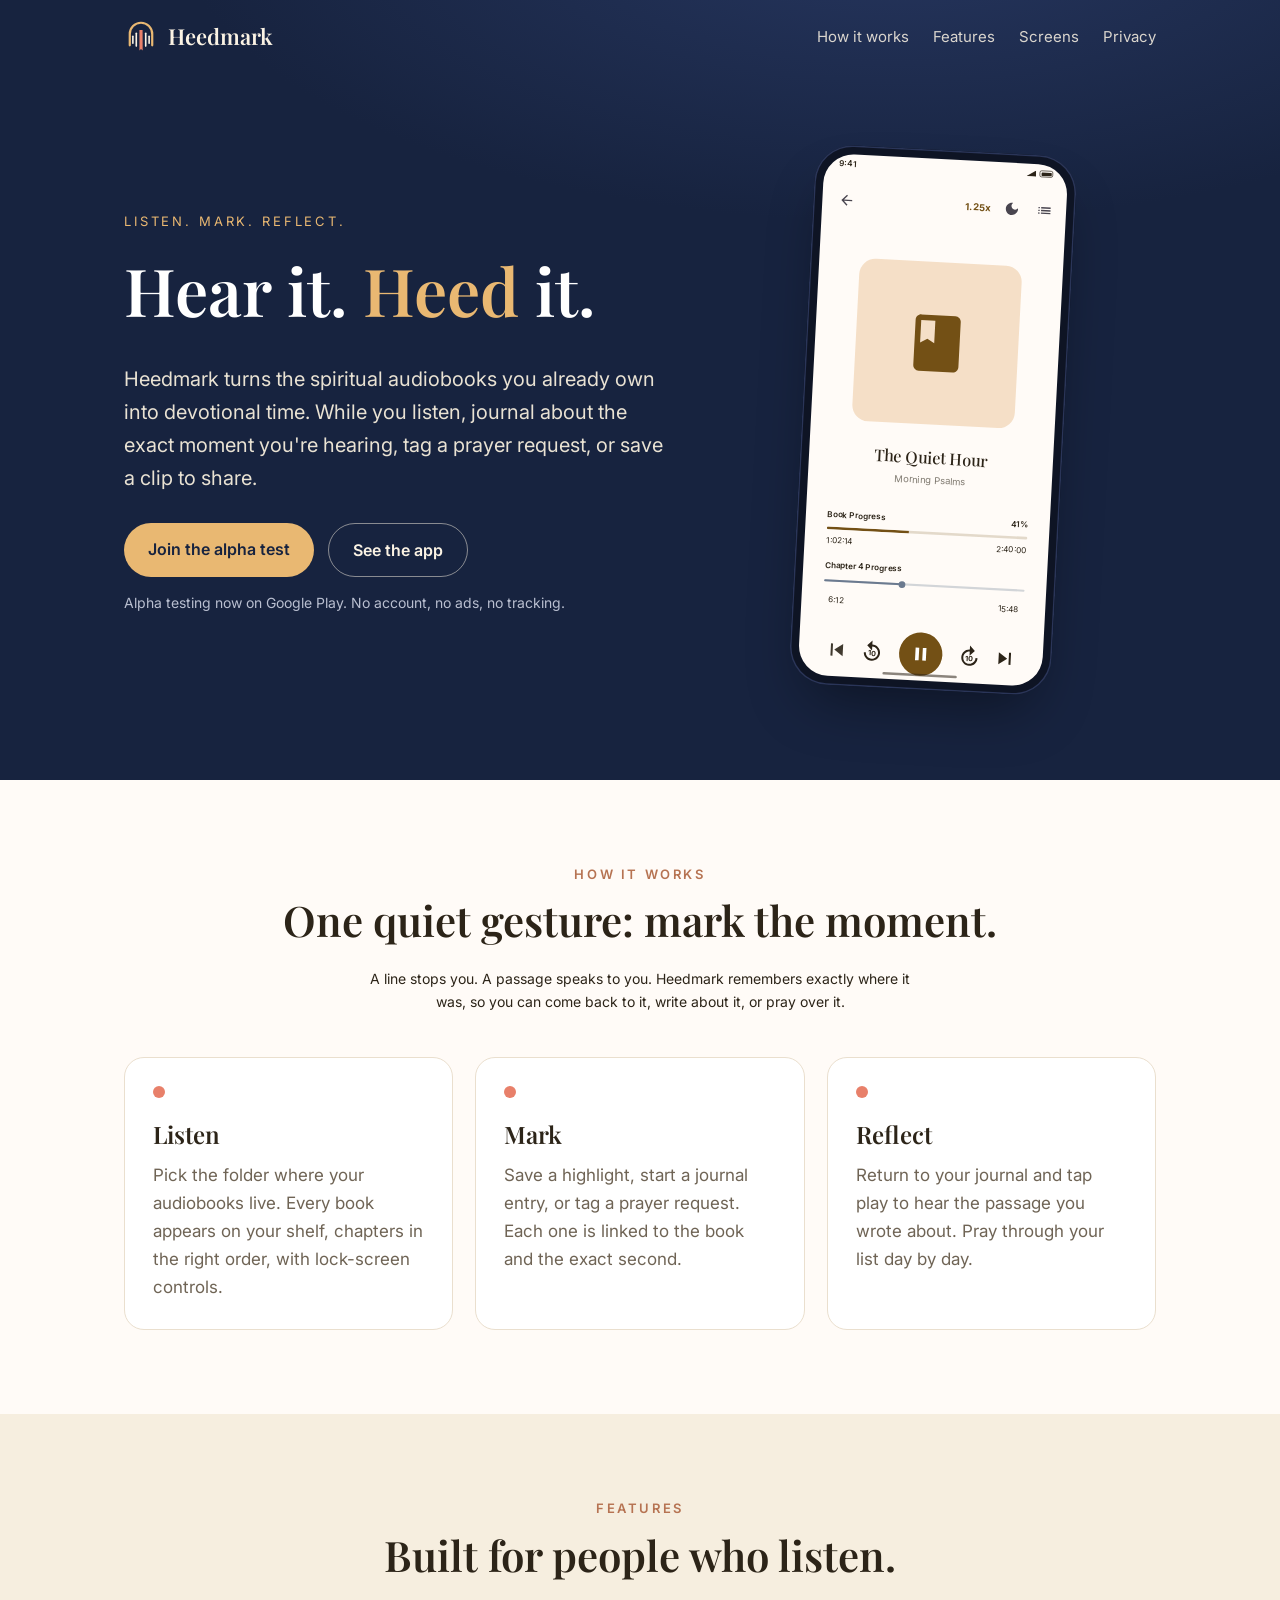
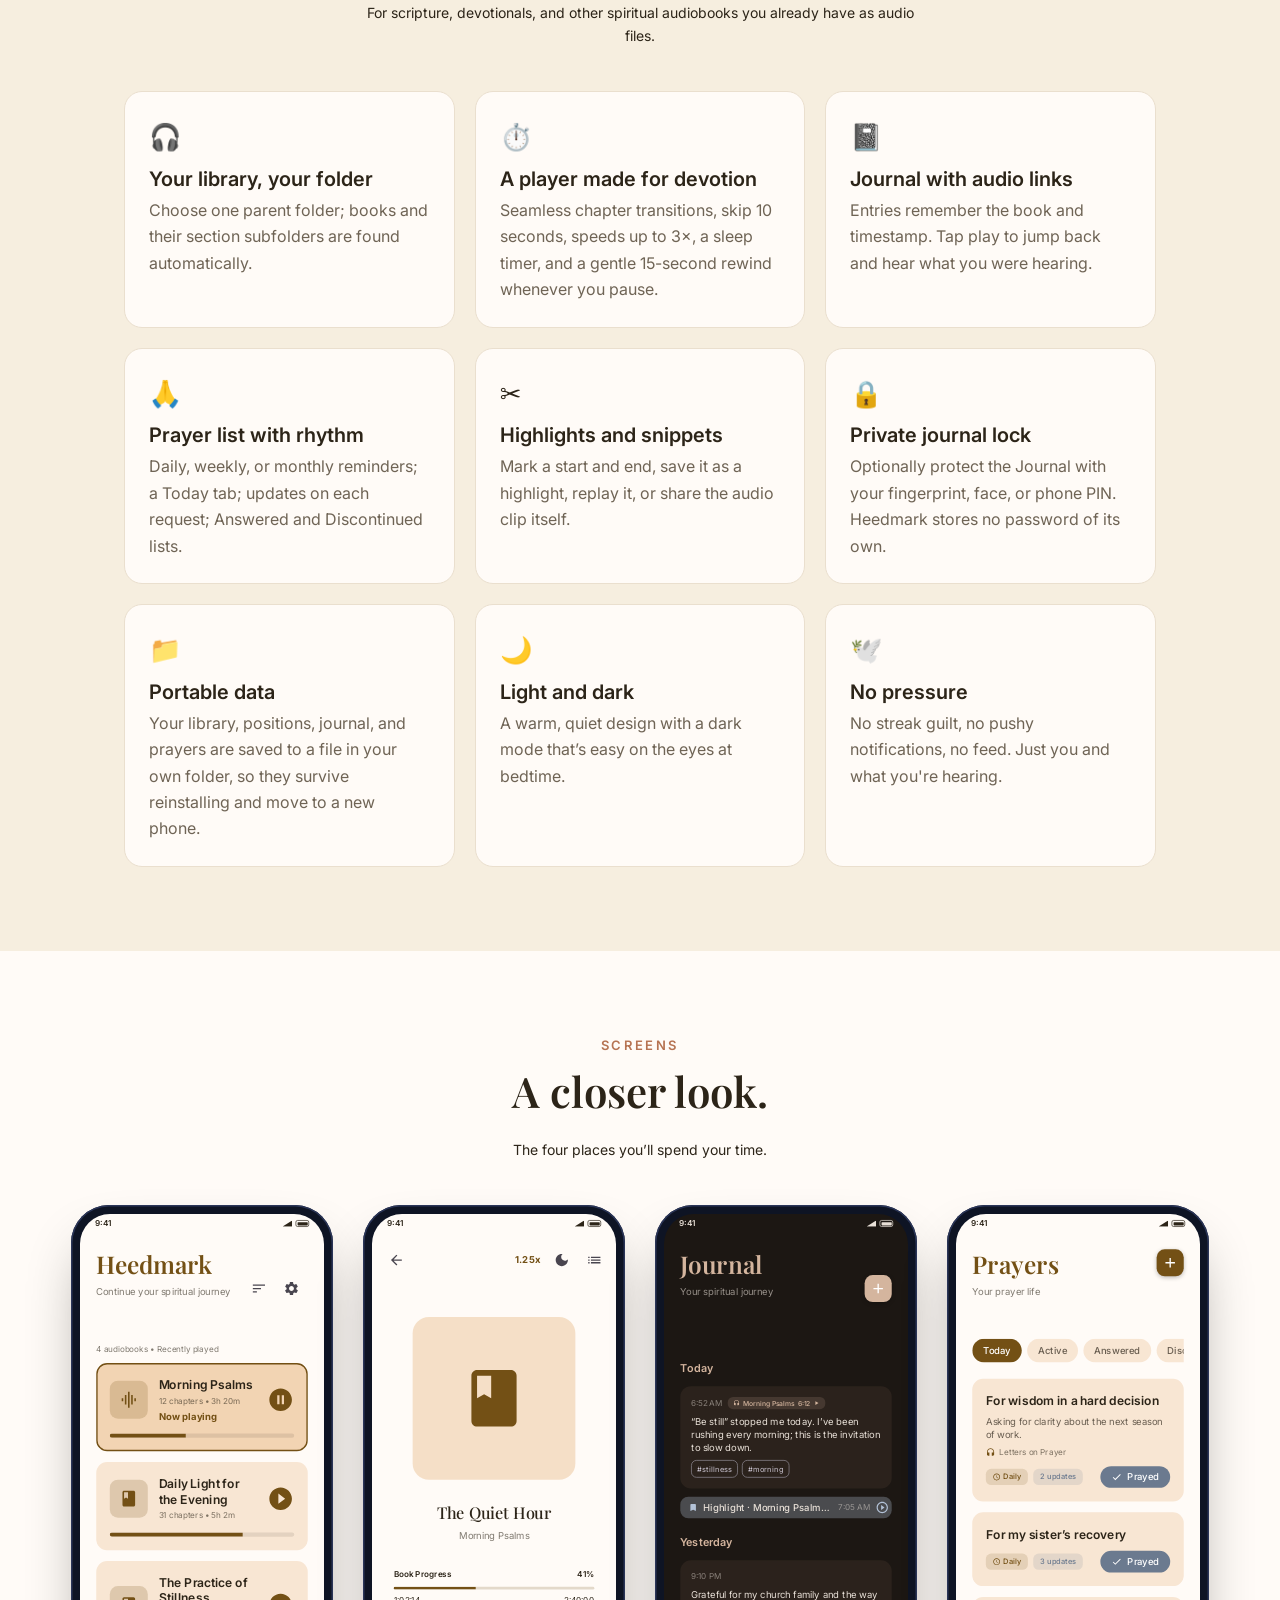
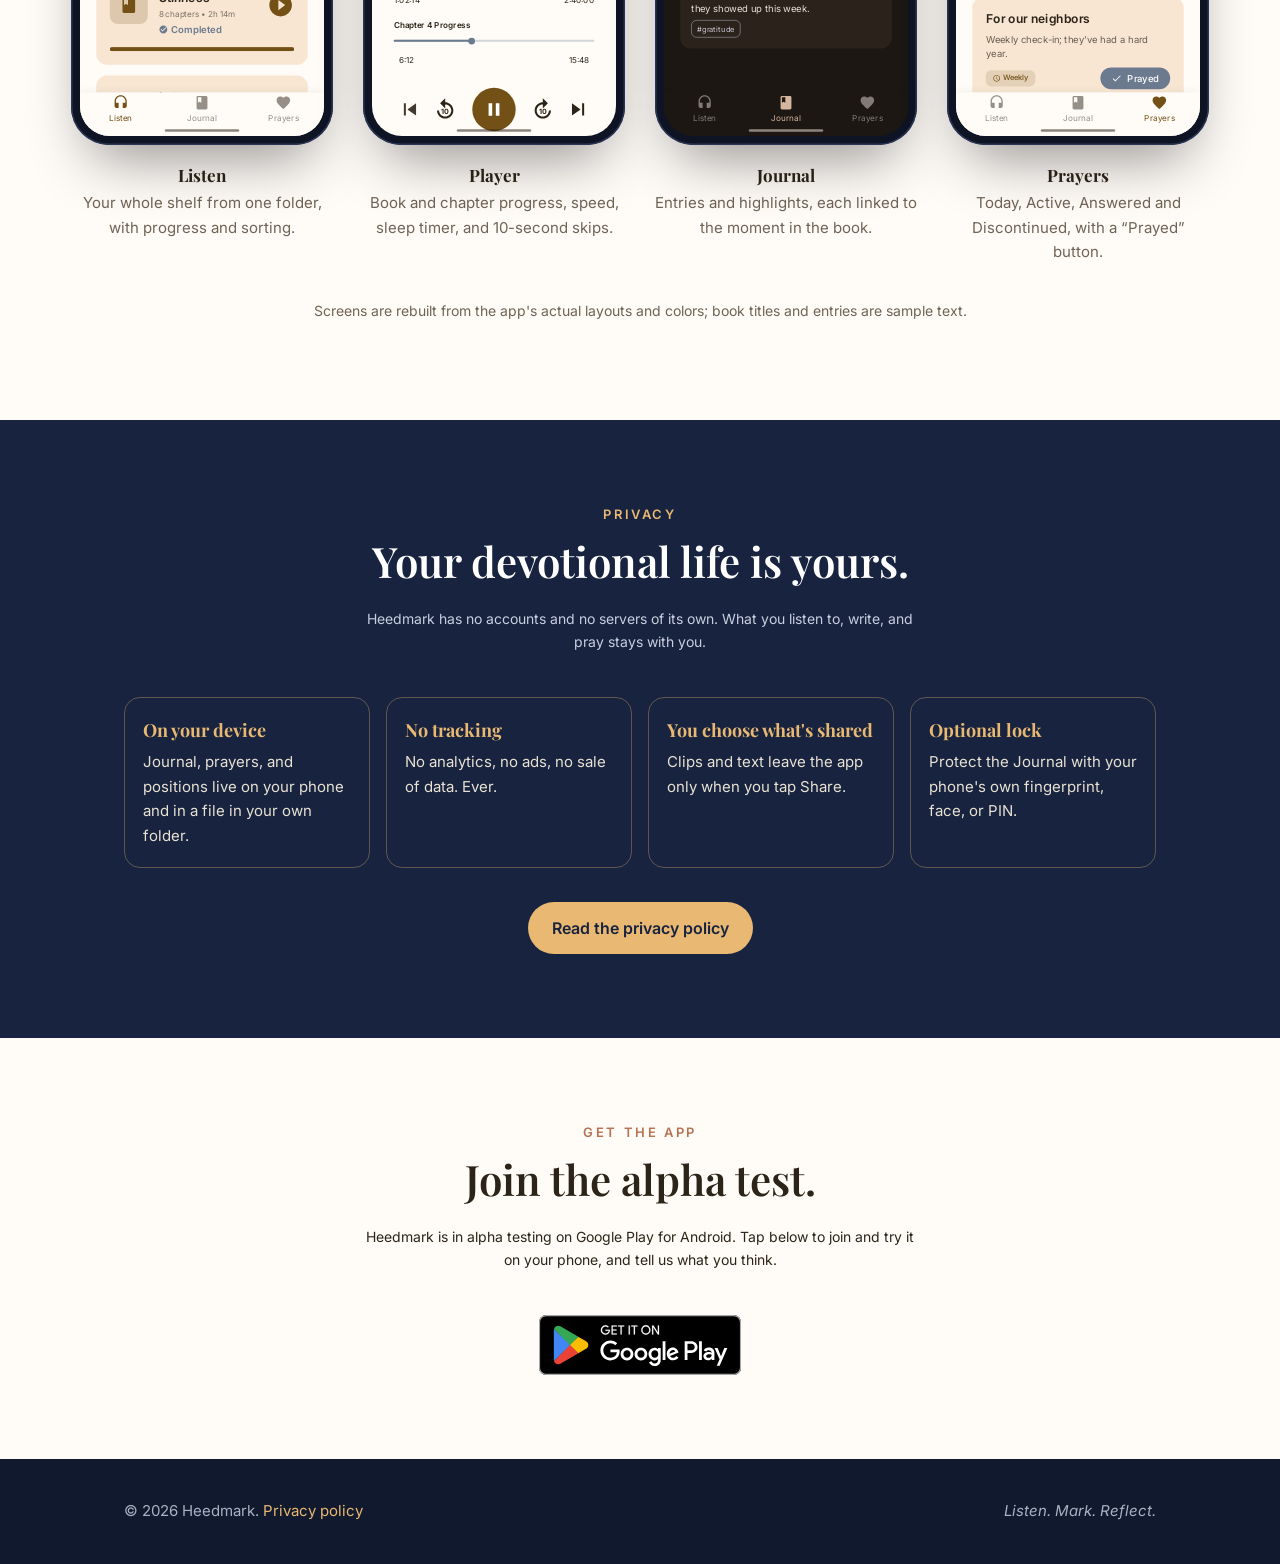
==== commit 7daa1624: "Change Google Play link for alpha test Updated Google Play link for the Heedmark alpha test." ====
--- a/index.html
+++ b/index.html
@@ -92,7 +92,7 @@
   <div class="kicker">Get the app</div>
   <h2>Join the alpha test.</h2>
   <p class="sub">Heedmark is in alpha testing on Google Play for Android. Tap below to join and try it on your phone, and tell us what you think.</p>
-  <a class="badge" href="https://play.google.com/store/apps/details?id=com.heedmark.app" aria-label="Join the Heedmark alpha test on Google Play"><svg class="gp" viewBox="0 0 24 24" aria-hidden="true"><path fill="#00A0FF" d="M3.6 1.6 13 12 3.6 22.4c-.4-.3-.6-.8-.6-1.4V3c0-.6.2-1.1.6-1.4z"/><path fill="#00F076" d="M3.6 1.6c.5-.3 1.1-.3 1.7 0l10.4 5.9L13 12z"/><path fill="#FF3A44" d="M3.6 22.4c.5.3 1.1.3 1.7 0l10.4-5.9L13 12z"/><path fill="#FFD500" d="m15.7 7.5 3.8 2.2c1 .6 1 1.9 0 2.5l-3.8 2.2L13 12z" transform="translate(0 -.1)"/></svg><span><small>Join the alpha on</small>Google Play</span></a>
+  <span class="gpwrap"><a class="gpimg" href="https://play.google.com/apps/testing/com.heedmark.app" aria-label="Join the Heedmark alpha test on Google Play"><img src="assets/google-play-badge.svg" alt="Get it on Google Play" height="60" onerror="this.closest('.gpwrap').classList.add('nofile')"></a><a class="badge" href="https://play.google.com/store/apps/details?id=com.heedmark.app" aria-label="Join the Heedmark alpha test on Google Play"><svg class="gp" viewBox="0 0 24 24" aria-hidden="true"><path fill="#00A0FF" d="M3.6 1.6 13 12 3.6 22.4c-.4-.3-.6-.8-.6-1.4V3c0-.6.2-1.1.6-1.4z"/><path fill="#00F076" d="M3.6 1.6c.5-.3 1.1-.3 1.7 0l10.4 5.9L13 12z"/><path fill="#FF3A44" d="M3.6 22.4c.5.3 1.1.3 1.7 0l10.4-5.9L13 12z"/><path fill="#FFD500" d="m15.7 7.5 3.8 2.2c1 .6 1 1.9 0 2.5l-3.8 2.2L13 12z" transform="translate(0 -.1)"/></svg><span><small>Join the alpha on</small>Google Play</span></a></span>
 </div></section>
 </main>
 
--- a/styles.css
+++ b/styles.css
@@ -224,3 +224,11 @@
   .pills{grid-template-columns:1fr 1fr}
   .nav nav a:not(:last-child){display:none}
 }
+
+/* Official Google Play badge: if assets/google-play-badge.svg exists it is shown; otherwise the drawn badge is the fallback. */
+.gpwrap .badge{display:none}
+.gpwrap.nofile .badge{display:inline-flex}
+.gpwrap.nofile .gpimg{display:none}
+.gpimg img{height:60px;width:auto;display:block}
+.gpwrap{display:flex;justify-content:center}
+.gpimg{display:block;line-height:0}
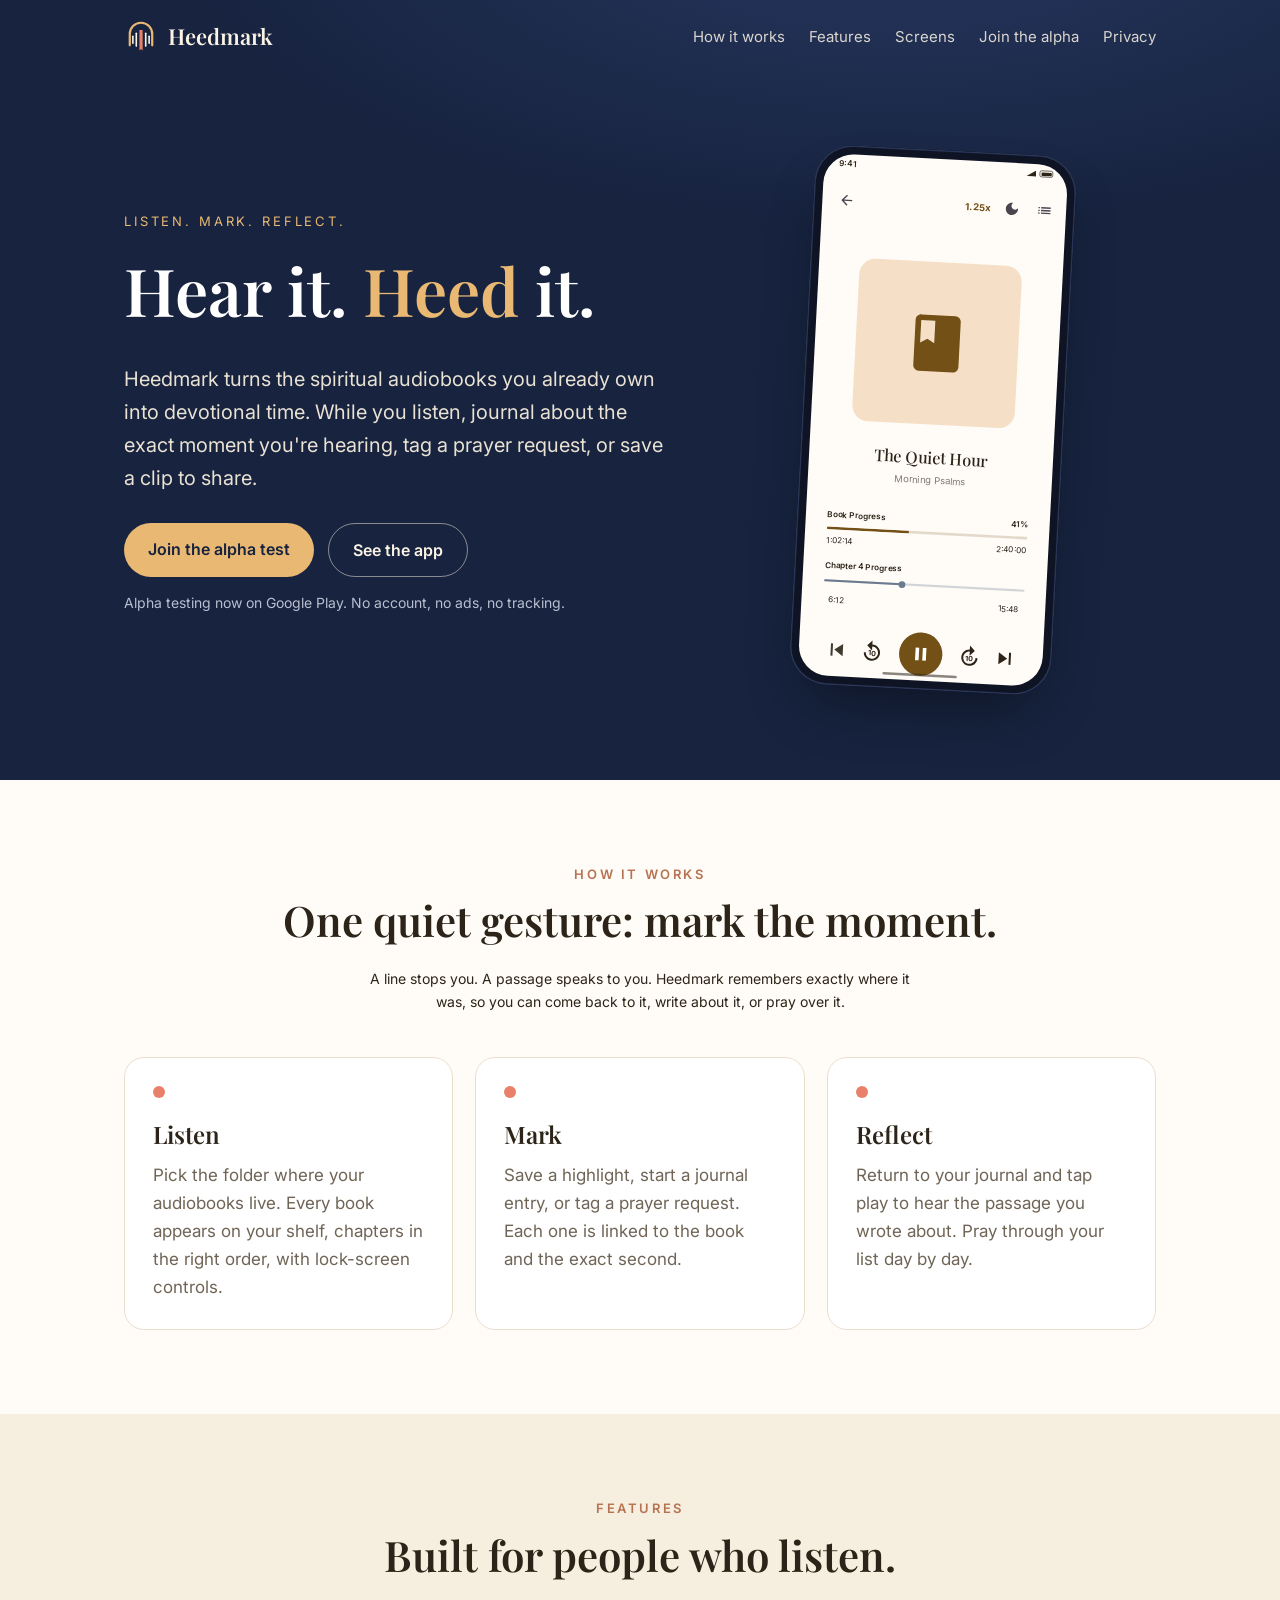
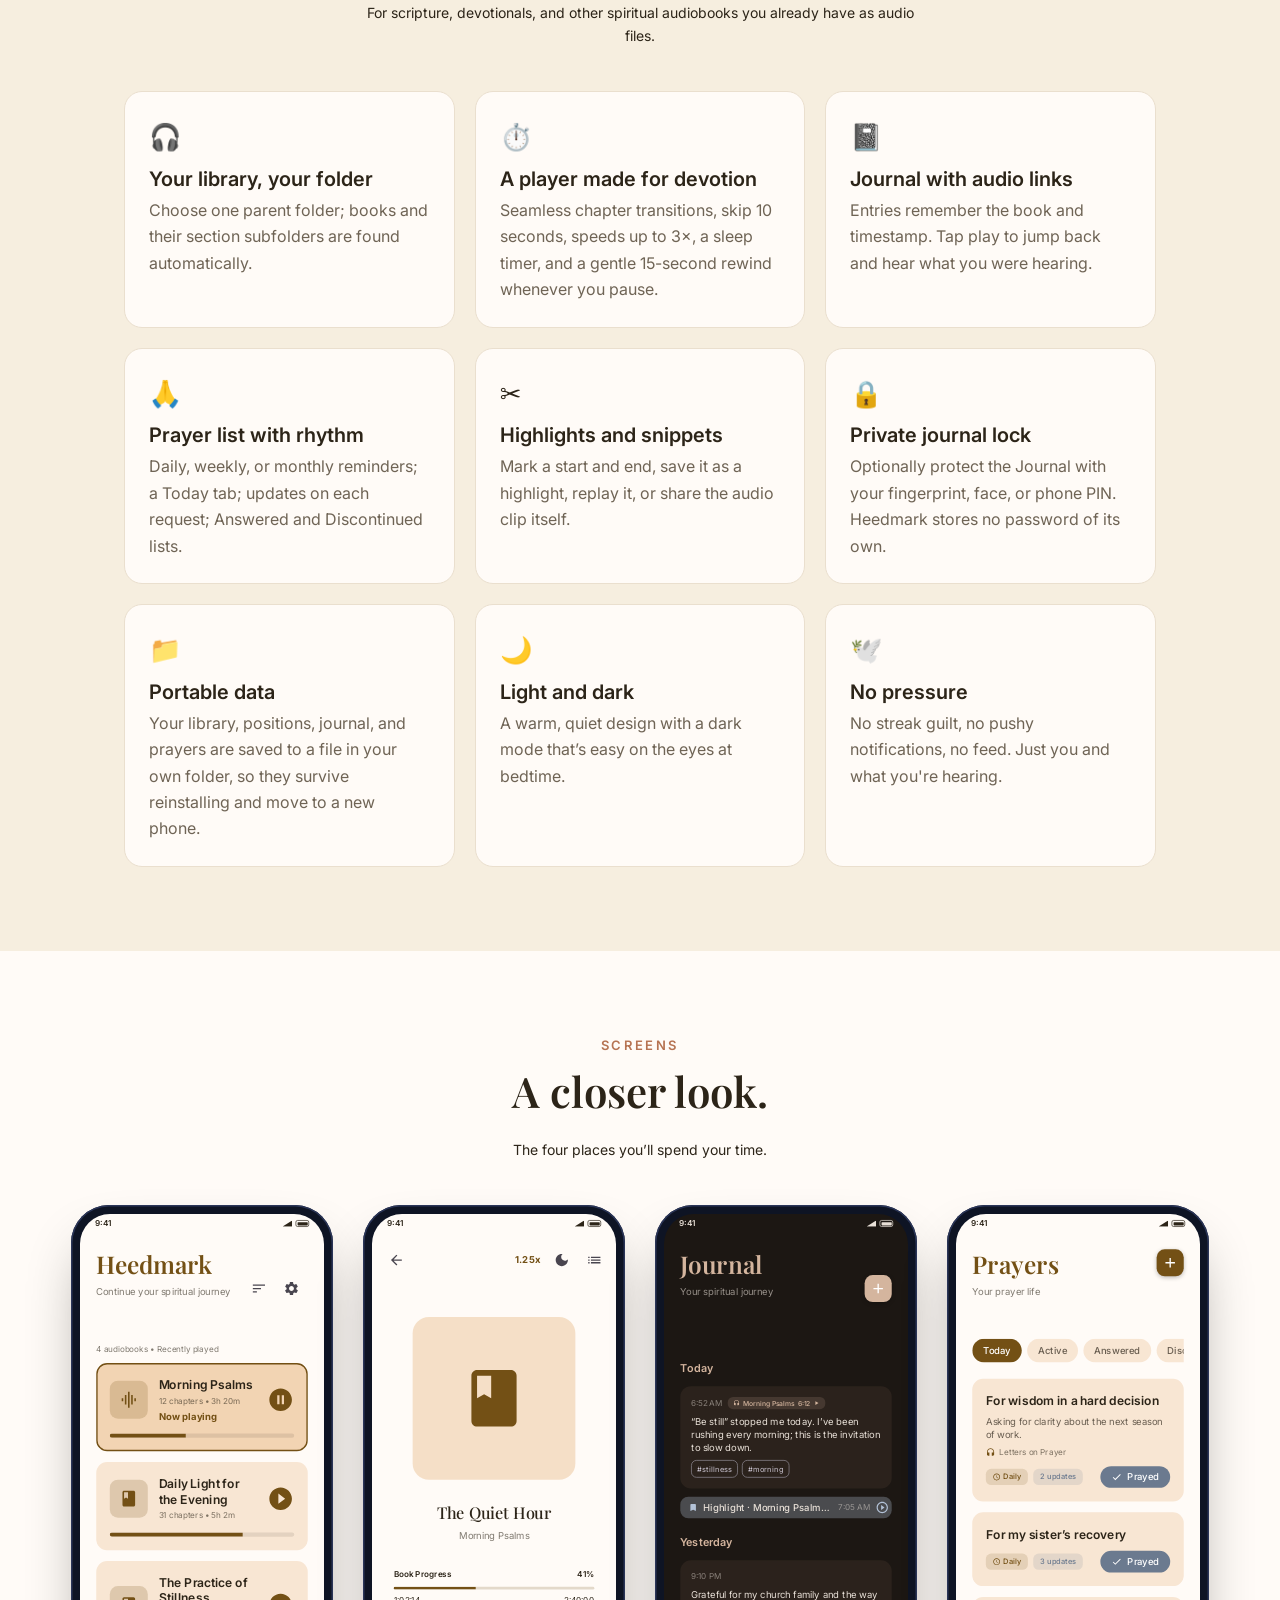
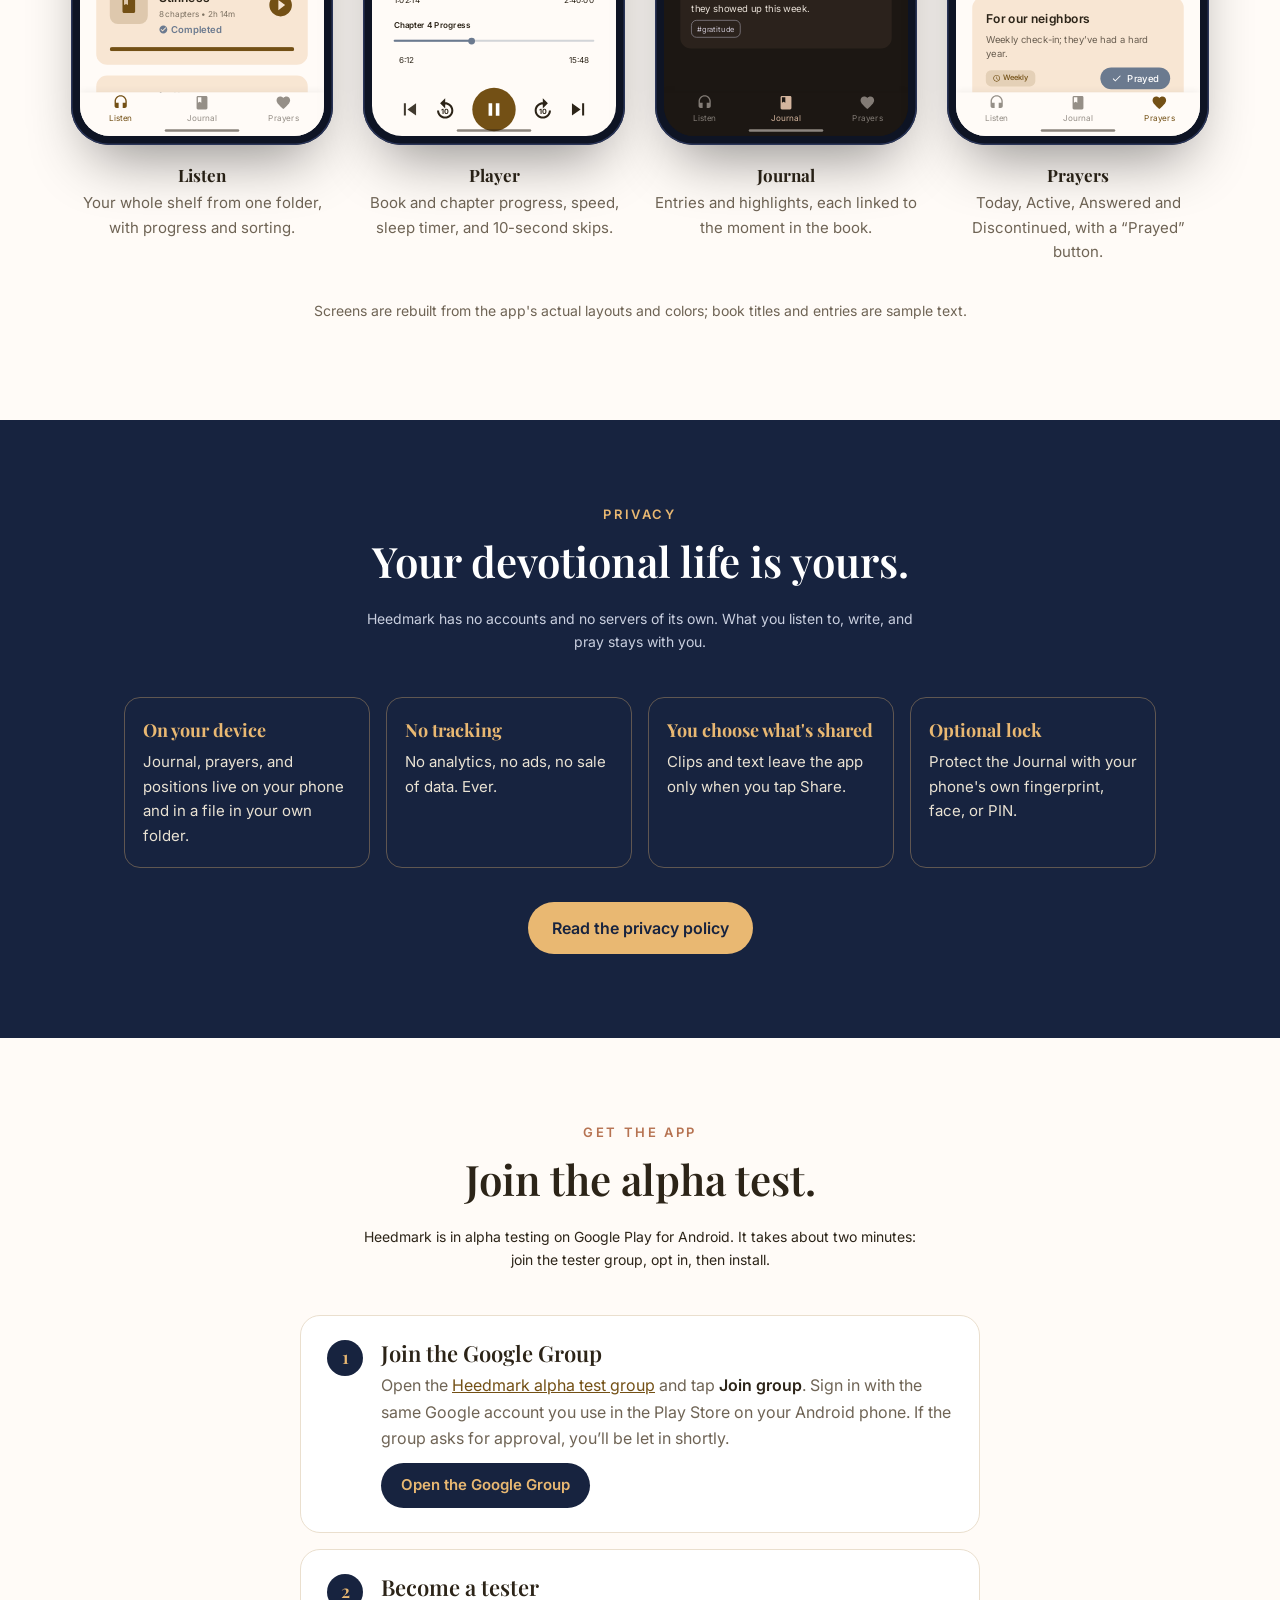
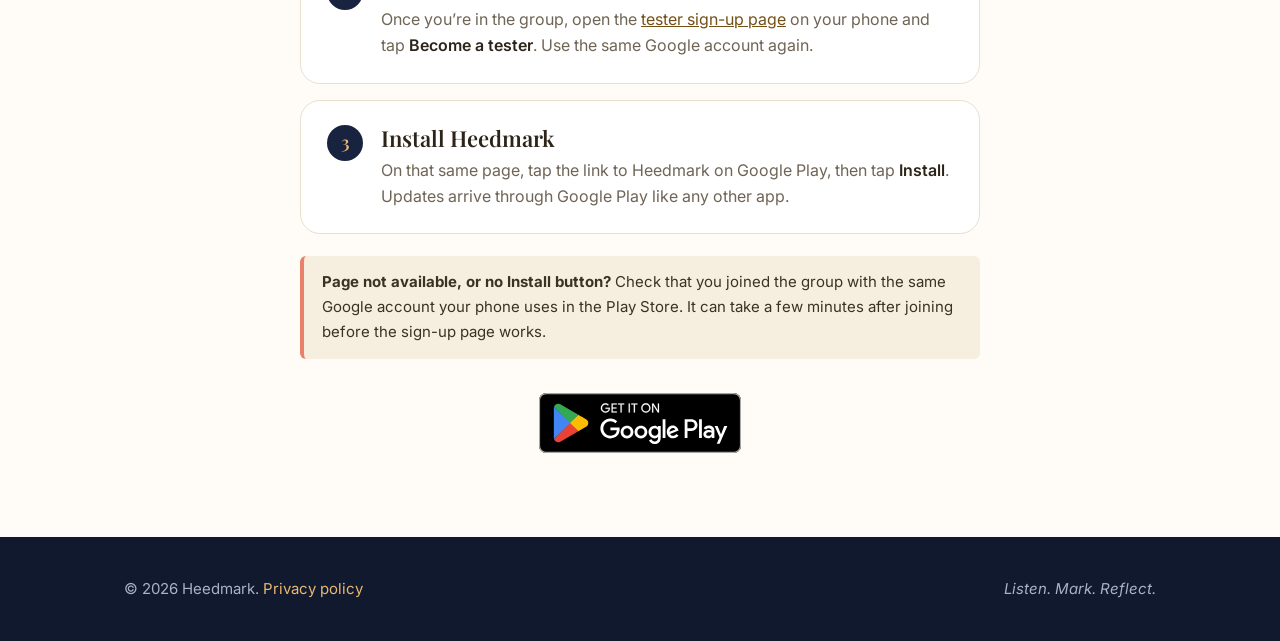
==== commit 2ef3a601: "Add steps for joining the alpha test via Google Group Replace the one-line alpha call to action with" ====
--- a/index.html
+++ b/index.html
@@ -21,7 +21,7 @@
 
 <header class="nav"><div class="wrap">
   <a class="brand" href="#top"><img src="assets/logo.svg" alt="">Heedmark</a>
-  <nav><a href="#how">How it works</a><a href="#features">Features</a><a href="#screens">Screens</a><a href="privacy.html">Privacy</a></nav>
+  <nav><a href="#how">How it works</a><a href="#features">Features</a><a href="#screens">Screens</a><a href="#get">Join the alpha</a><a href="privacy.html">Privacy</a></nav>
 </div></header>
 
 <main id="top">
@@ -31,7 +31,7 @@
     <h1>Hear it. <em>Heed</em> it.</h1>
     <p class="lead">Heedmark turns the spiritual audiobooks you already own into devotional time. While you listen, journal about the exact moment you're hearing, tag a prayer request, or save a clip to share.</p>
     <div class="cta">
-      <a class="btn gold" href="https://play.google.com/store/apps/details?id=com.heedmark.app">Join the alpha test</a>
+      <a class="btn gold" href="#get">Join the alpha test</a>
       <a class="btn ghost" href="#screens">See the app</a>
     </div>
     <p class="note">Alpha testing now on Google Play. No account, no ads, no tracking.</p>
@@ -91,7 +91,32 @@
 <section id="get"><div class="wrap get">
   <div class="kicker">Get the app</div>
   <h2>Join the alpha test.</h2>
-  <p class="sub">Heedmark is in alpha testing on Google Play for Android. Tap below to join and try it on your phone, and tell us what you think.</p>
+  <p class="sub">Heedmark is in alpha testing on Google Play for Android. It takes about two minutes: join the tester group, opt in, then install.</p>
+  <ol class="join-steps">
+    <li class="jstep">
+      <span class="num" aria-hidden="true">1</span>
+      <div>
+        <h3>Join the Google Group</h3>
+        <p>Open the <a href="https://groups.google.com/g/heedmark-alpha-test" target="_blank" rel="noopener">Heedmark alpha test group</a> and tap <b>Join group</b>. Sign in with the same Google account you use in the Play Store on your Android phone. If the group asks for approval, you’ll be let in shortly.</p>
+        <a class="btn gold small" href="https://groups.google.com/g/heedmark-alpha-test" target="_blank" rel="noopener">Open the Google Group</a>
+      </div>
+    </li>
+    <li class="jstep">
+      <span class="num" aria-hidden="true">2</span>
+      <div>
+        <h3>Become a tester</h3>
+        <p>Once you’re in the group, open the <a href="https://play.google.com/apps/testing/com.heedmark.app" target="_blank" rel="noopener">tester sign-up page</a> on your phone and tap <b>Become a tester</b>. Use the same Google account again.</p>
+      </div>
+    </li>
+    <li class="jstep">
+      <span class="num" aria-hidden="true">3</span>
+      <div>
+        <h3>Install Heedmark</h3>
+        <p>On that same page, tap the link to Heedmark on Google Play, then tap <b>Install</b>. Updates arrive through Google Play like any other app.</p>
+      </div>
+    </li>
+  </ol>
+  <p class="join-tip"><b>Page not available, or no Install button?</b> Check that you joined the group with the same Google account your phone uses in the Play Store. It can take a few minutes after joining before the sign-up page works.</p>
   <span class="gpwrap"><a class="gpimg" href="https://play.google.com/apps/testing/com.heedmark.app" aria-label="Join the Heedmark alpha test on Google Play"><img src="assets/google-play-badge.svg" alt="Get it on Google Play" height="60" onerror="this.closest('.gpwrap').classList.add('nofile')"></a><a class="badge" href="https://play.google.com/store/apps/details?id=com.heedmark.app" aria-label="Join the Heedmark alpha test on Google Play"><svg class="gp" viewBox="0 0 24 24" aria-hidden="true"><path fill="#00A0FF" d="M3.6 1.6 13 12 3.6 22.4c-.4-.3-.6-.8-.6-1.4V3c0-.6.2-1.1.6-1.4z"/><path fill="#00F076" d="M3.6 1.6c.5-.3 1.1-.3 1.7 0l10.4 5.9L13 12z"/><path fill="#FF3A44" d="M3.6 22.4c.5.3 1.1.3 1.7 0l10.4-5.9L13 12z"/><path fill="#FFD500" d="m15.7 7.5 3.8 2.2c1 .6 1 1.9 0 2.5l-3.8 2.2L13 12z" transform="translate(0 -.1)"/></svg><span><small>Join the alpha on</small>Google Play</span></a></span>
 </div></section>
 </main>
--- a/styles.css
+++ b/styles.css
@@ -71,6 +71,16 @@
 .pill b{display:block;color:var(--gold);font-family:var(--serif);font-size:18px;margin-bottom:4px}
 
 .get{text-align:center}
+.join-steps{list-style:none;margin:0 auto 22px;padding:0;max-width:680px;display:grid;gap:16px;text-align:left}
+.jstep{display:flex;gap:18px;align-items:flex-start;background:#fff;border:1px solid var(--line);border-radius:20px;padding:24px 26px}
+.jstep .num{flex:none;width:36px;height:36px;border-radius:50%;background:var(--navy);color:var(--gold);font-family:var(--serif);font-weight:600;font-size:18px;display:grid;place-items:center}
+.jstep h3{font-size:22px;margin-bottom:.25em}
+.jstep p{margin:0 0 12px;color:var(--muted);font-size:16px}
+.jstep p:last-child{margin-bottom:0}
+.jstep b{color:var(--ink);font-weight:600}
+.btn.small{padding:10px 20px;font-size:15px}
+.jstep .btn.gold{background:var(--navy);color:var(--gold)}
+.join-tip{max-width:680px;margin:0 auto 34px;background:#F6EEDF;border-left:4px solid var(--coral);border-radius:6px;padding:14px 18px;text-align:left;font-size:15px;color:#3b3226}
 .badge{display:inline-flex;align-items:center;gap:12px;background:#000;color:#fff;padding:10px 24px 10px 18px;border-radius:12px;border:1px solid #a6a6a6;text-decoration:none;text-align:left;font-size:24px;font-weight:600;line-height:1.1}
 .badge small{display:block;font-weight:400;opacity:.85;font-size:11px;letter-spacing:.04em;text-transform:uppercase}
 .badge .gp{width:34px;height:34px}
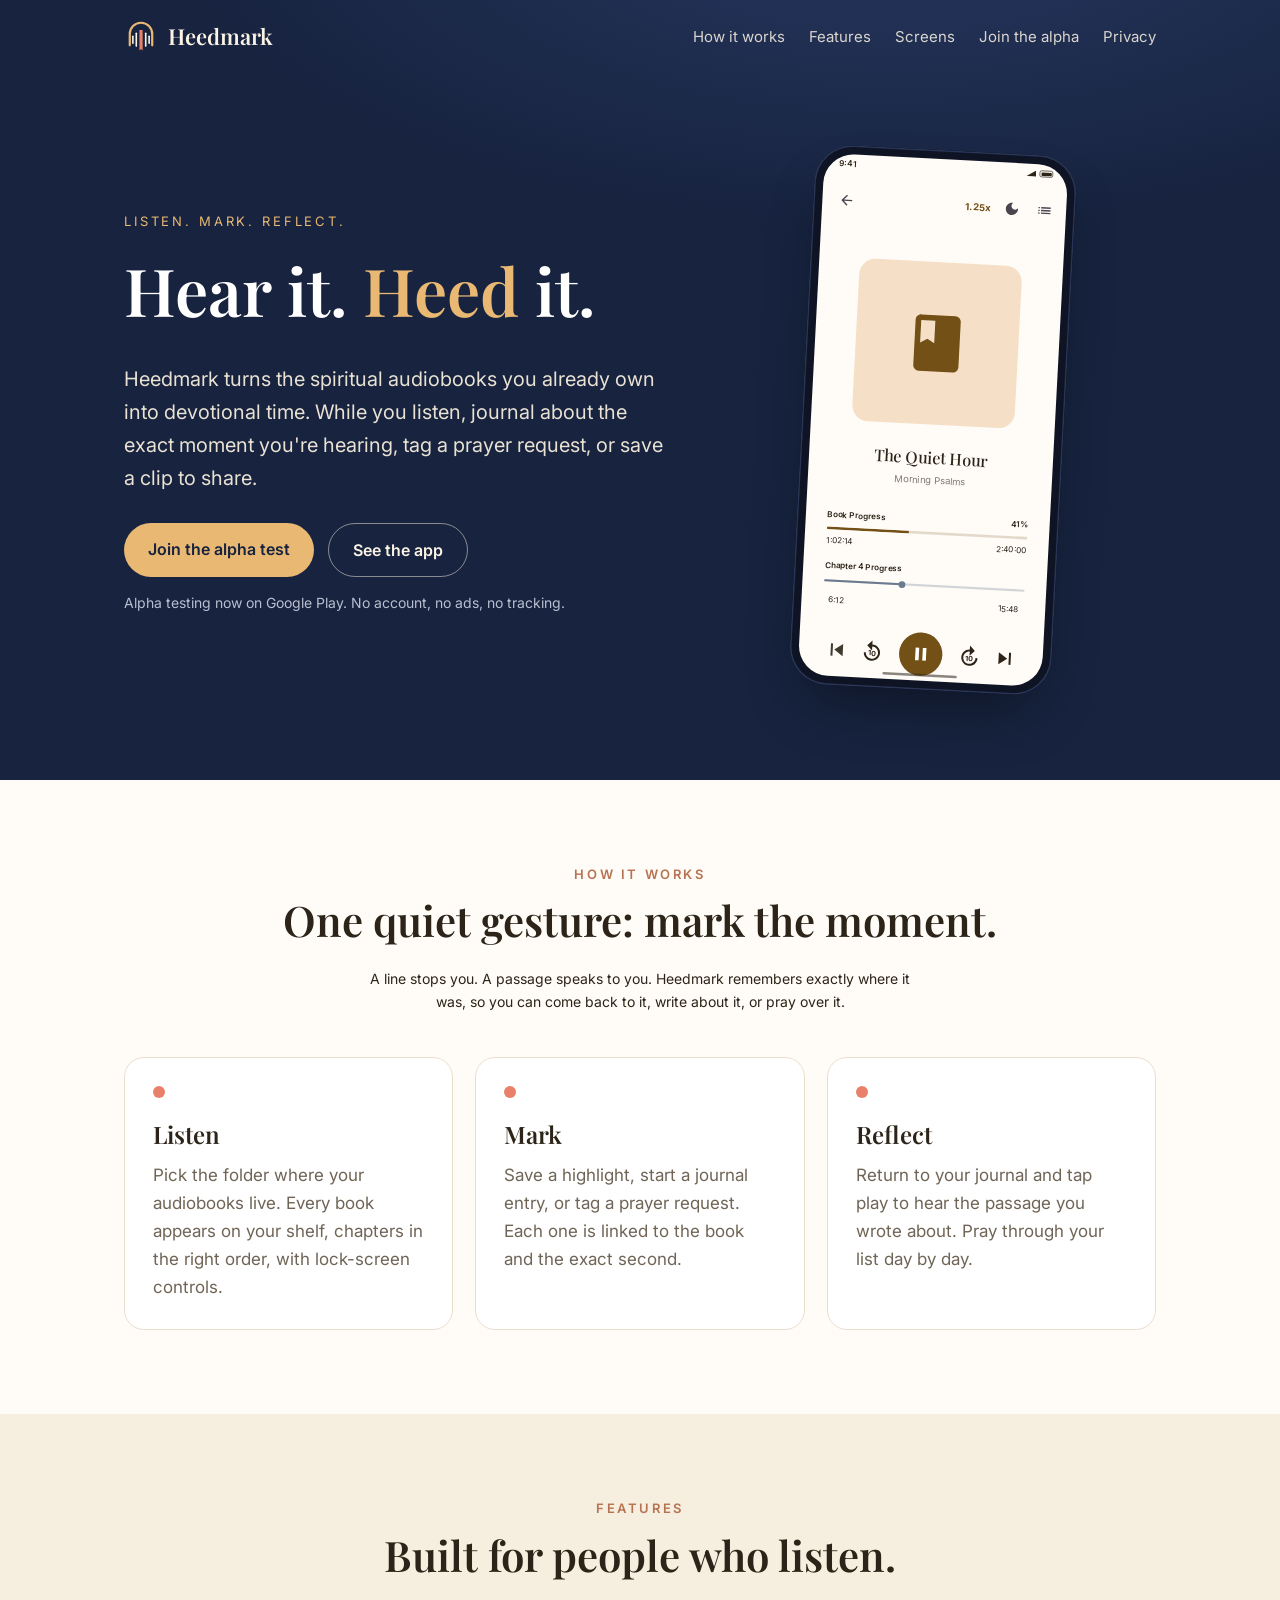
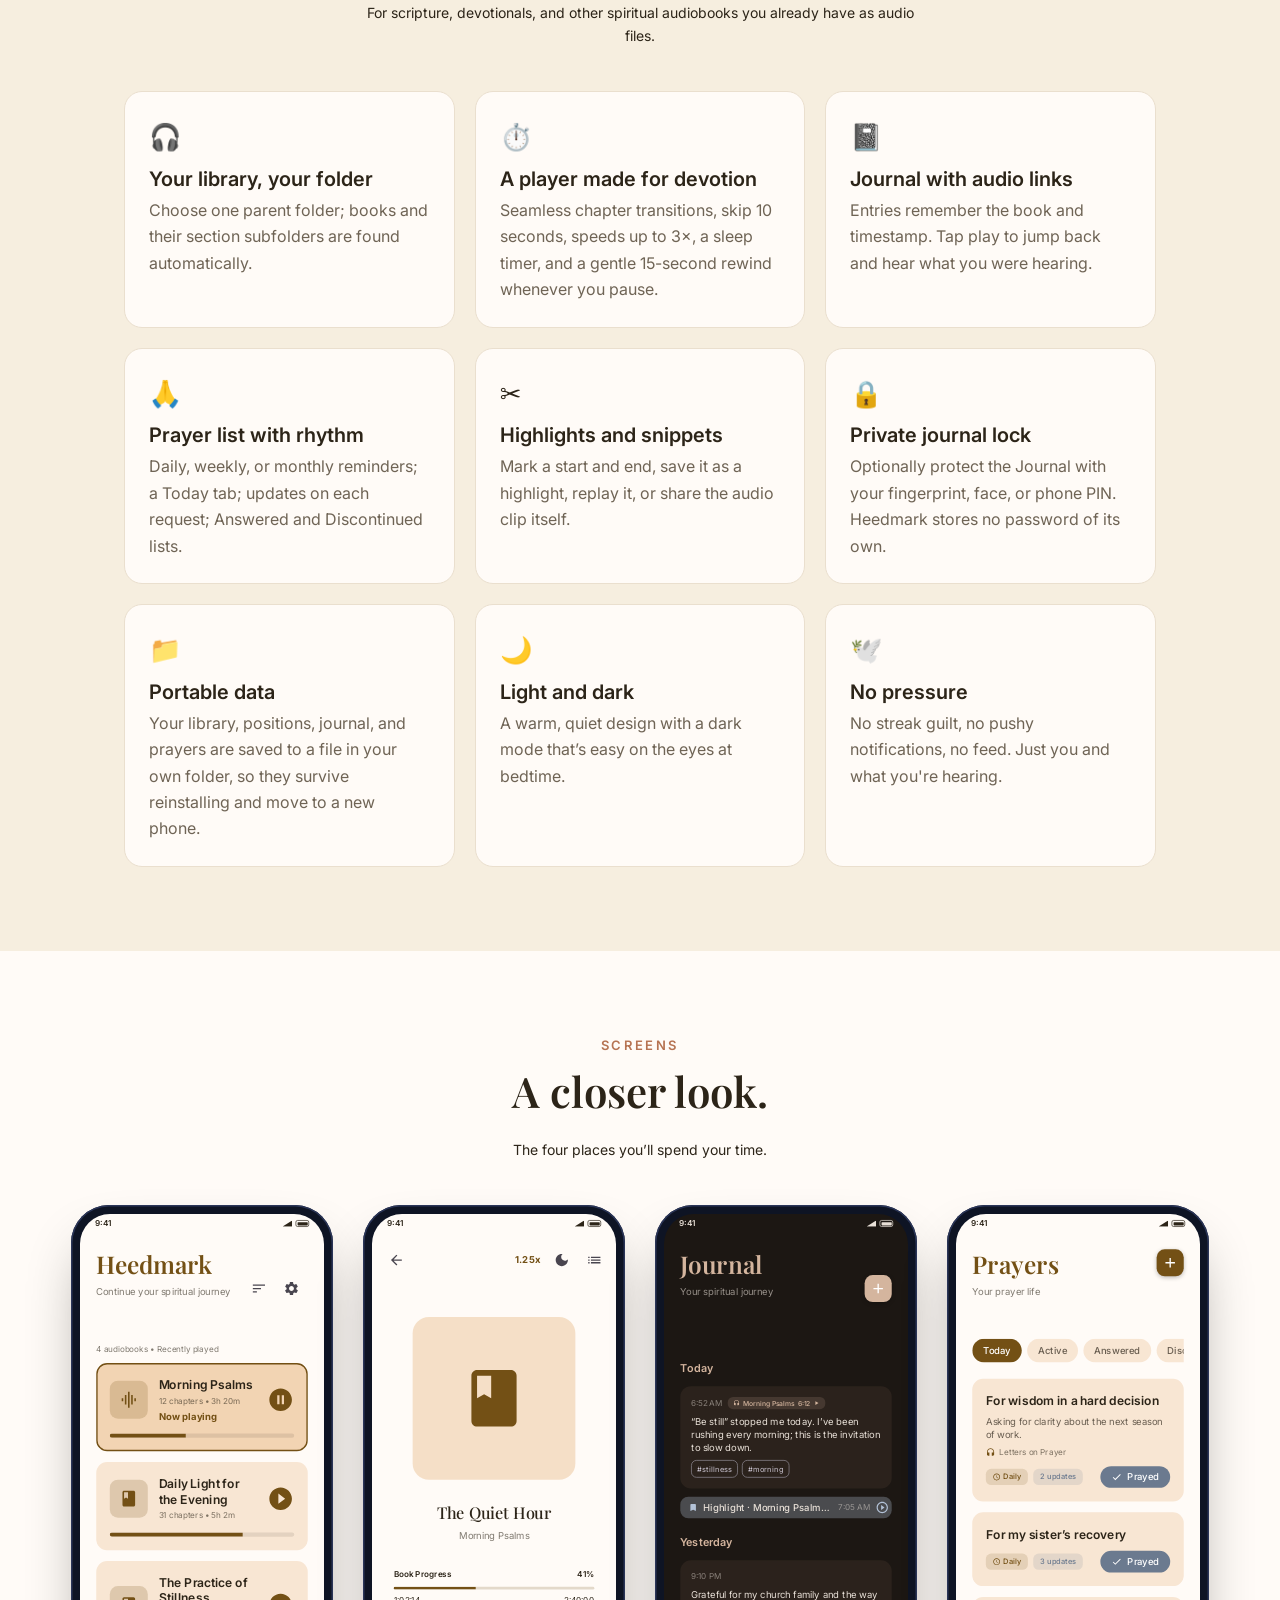
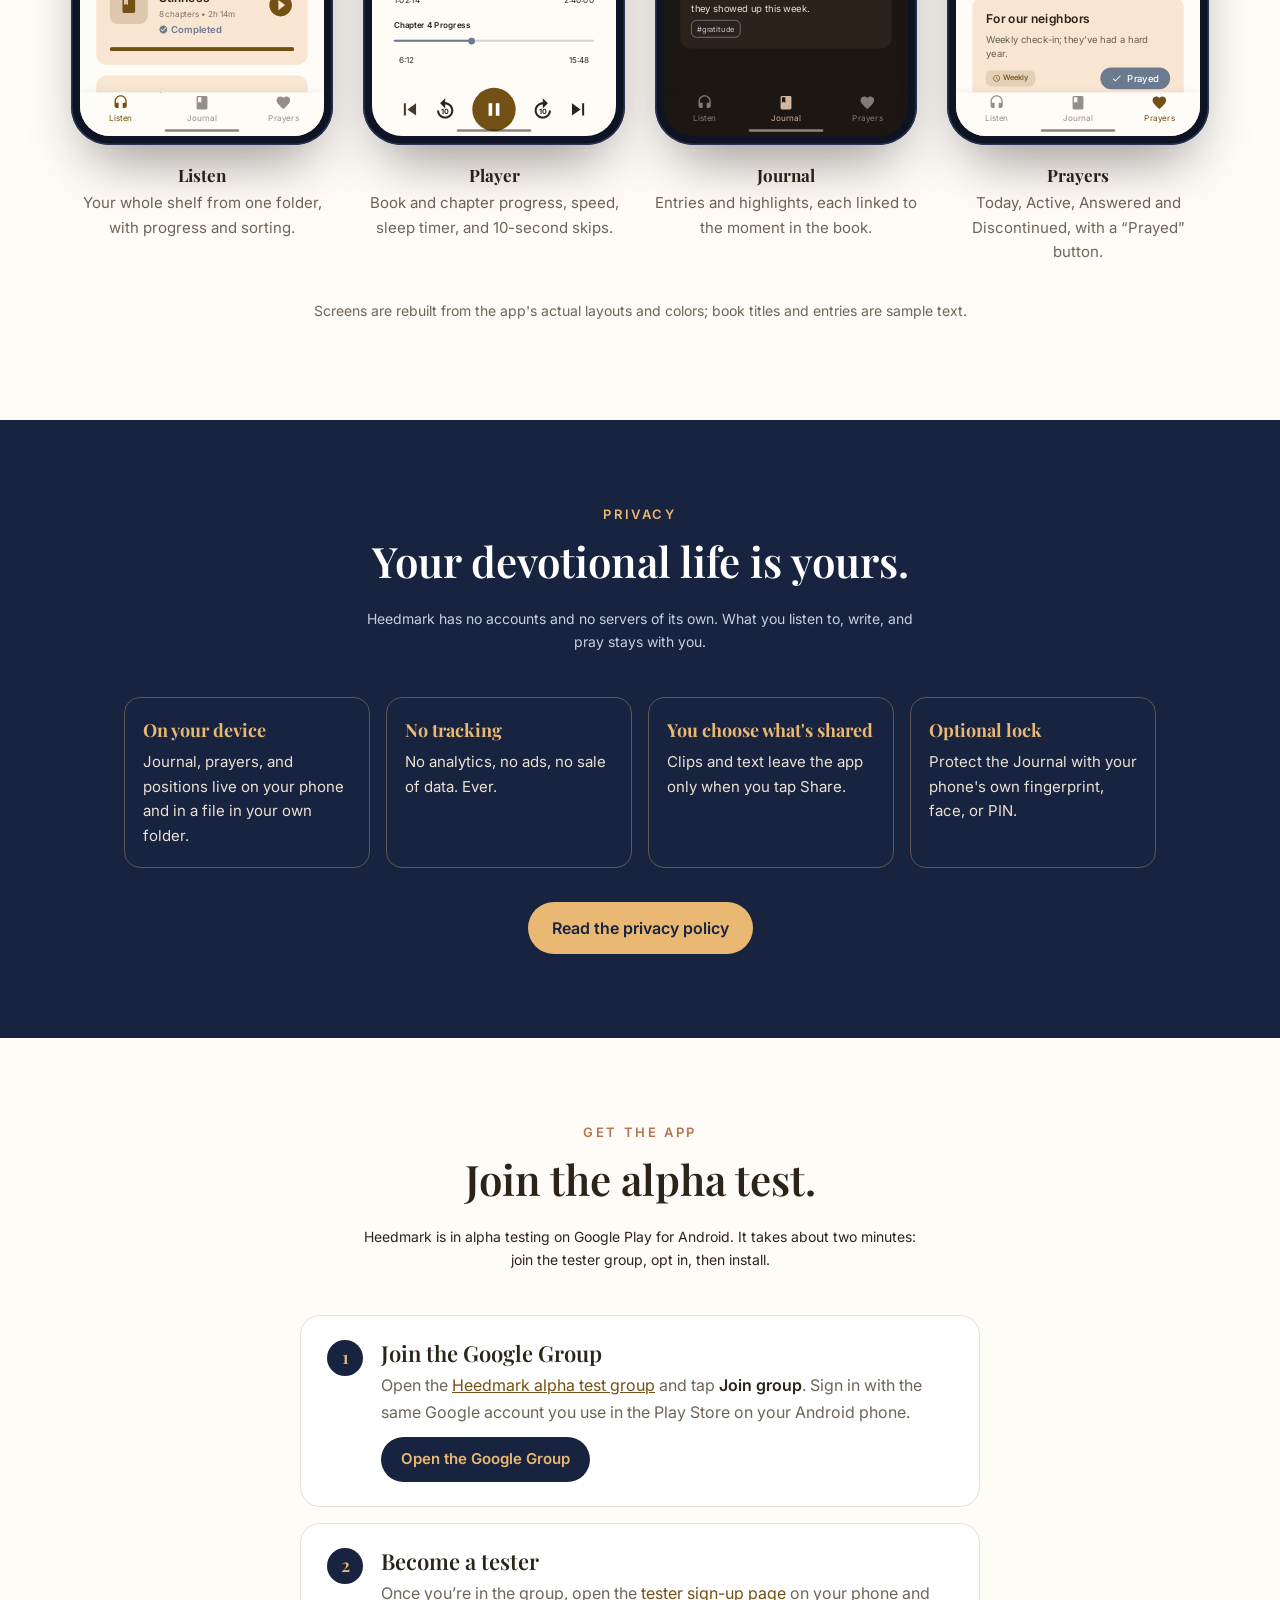
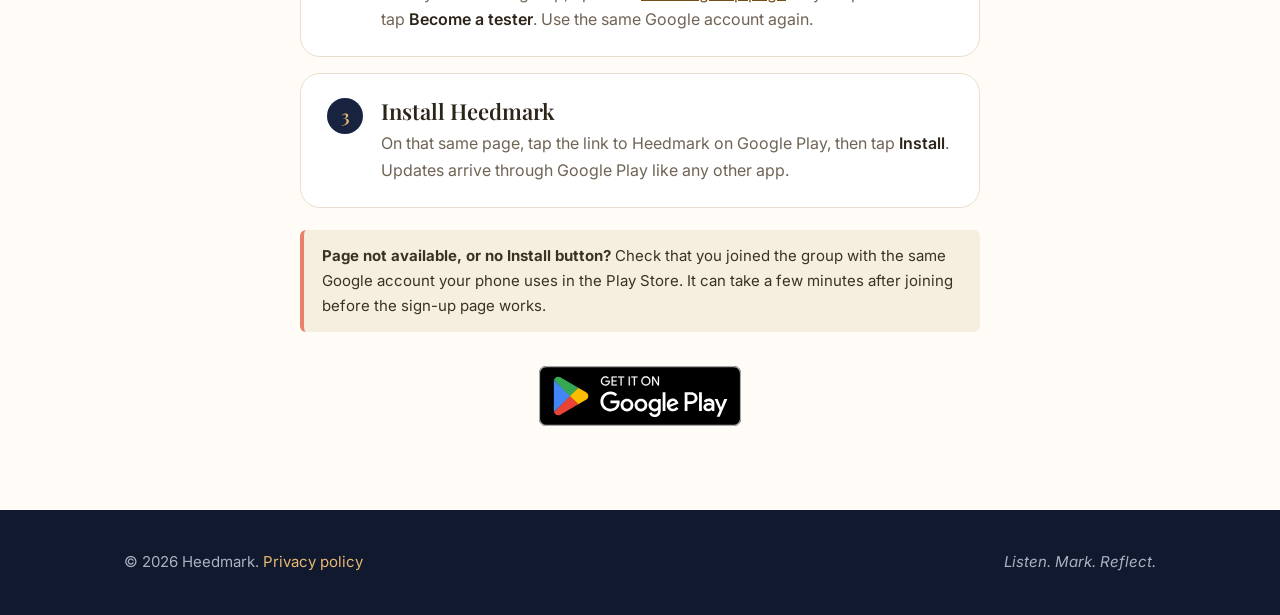
==== commit ac40ec09: "Update instructions for joining Google Group Removed the mention of group approval from the instruct" ====
--- a/index.html
+++ b/index.html
@@ -97,7 +97,7 @@
       <span class="num" aria-hidden="true">1</span>
       <div>
         <h3>Join the Google Group</h3>
-        <p>Open the <a href="https://groups.google.com/g/heedmark-alpha-test" target="_blank" rel="noopener">Heedmark alpha test group</a> and tap <b>Join group</b>. Sign in with the same Google account you use in the Play Store on your Android phone. If the group asks for approval, you’ll be let in shortly.</p>
+        <p>Open the <a href="https://groups.google.com/g/heedmark-alpha-test" target="_blank" rel="noopener">Heedmark alpha test group</a> and tap <b>Join group</b>. Sign in with the same Google account you use in the Play Store on your Android phone.</p>
         <a class="btn gold small" href="https://groups.google.com/g/heedmark-alpha-test" target="_blank" rel="noopener">Open the Google Group</a>
       </div>
     </li>
